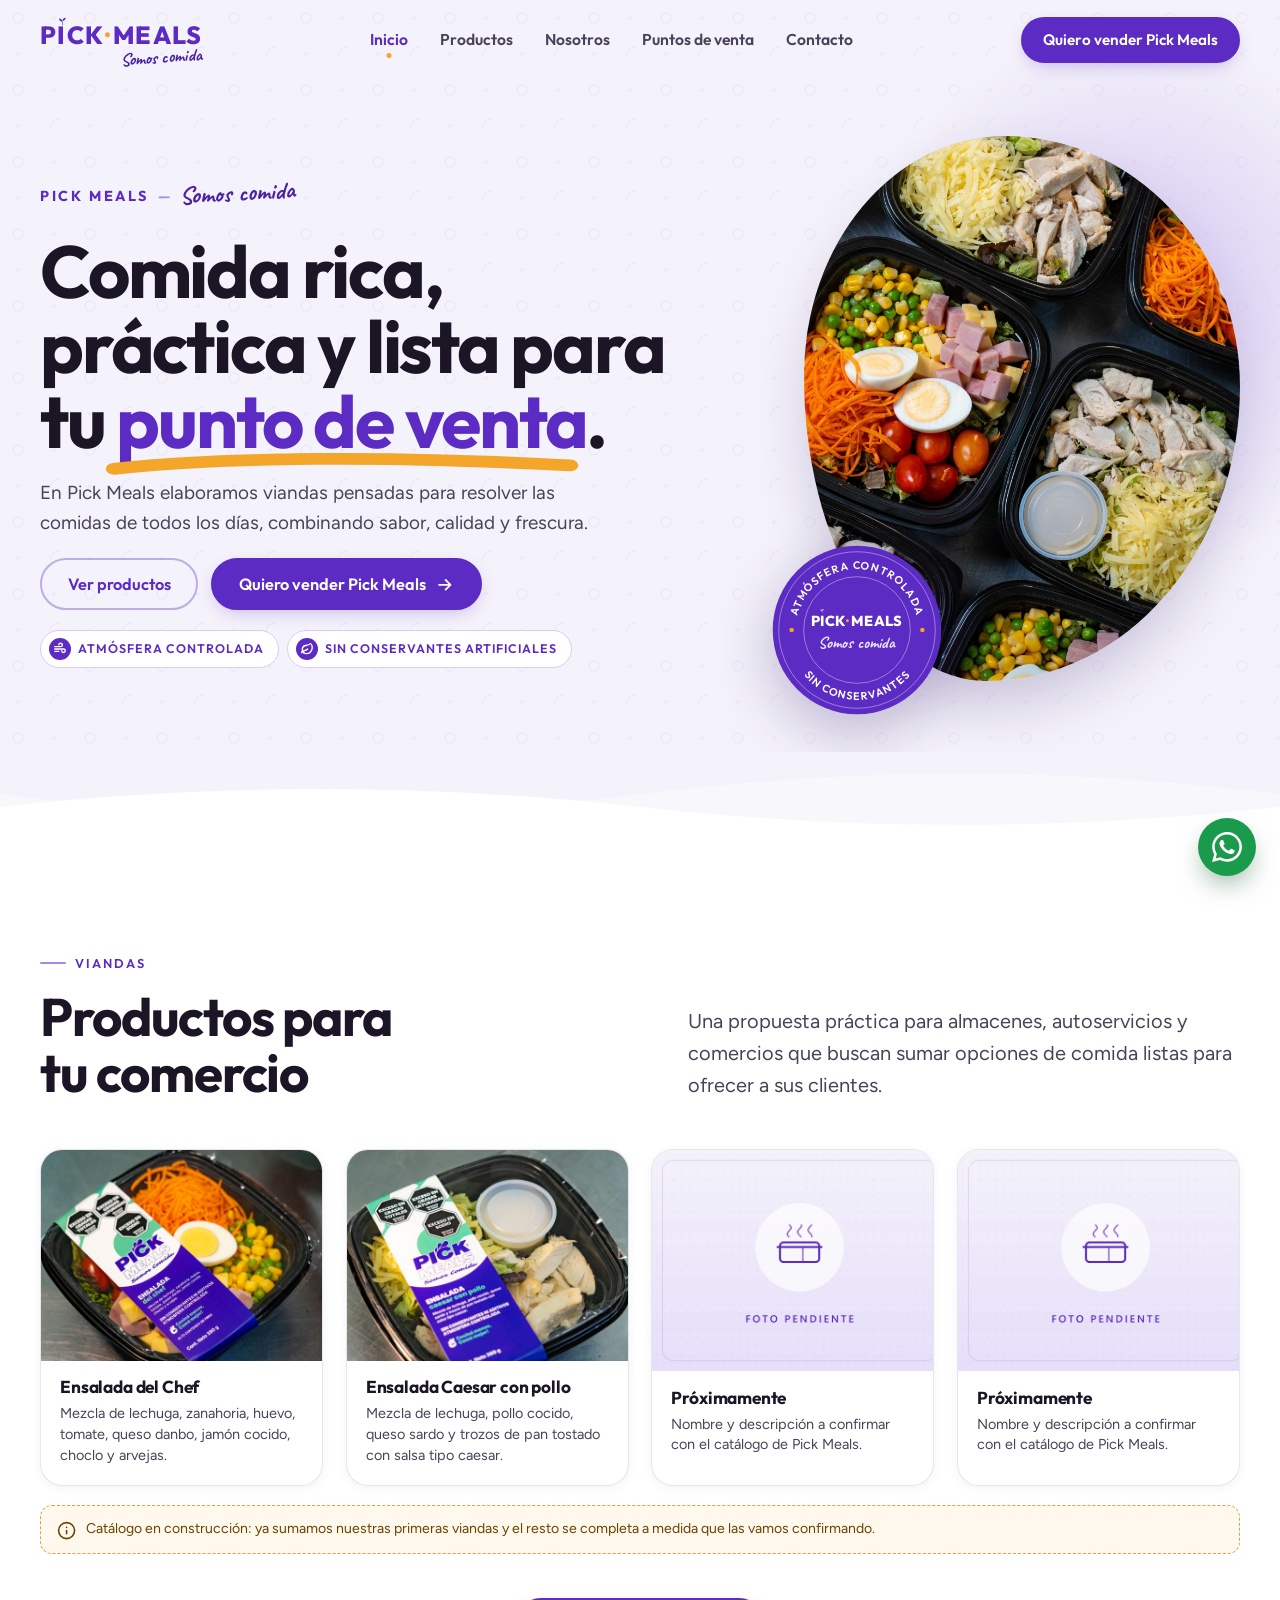
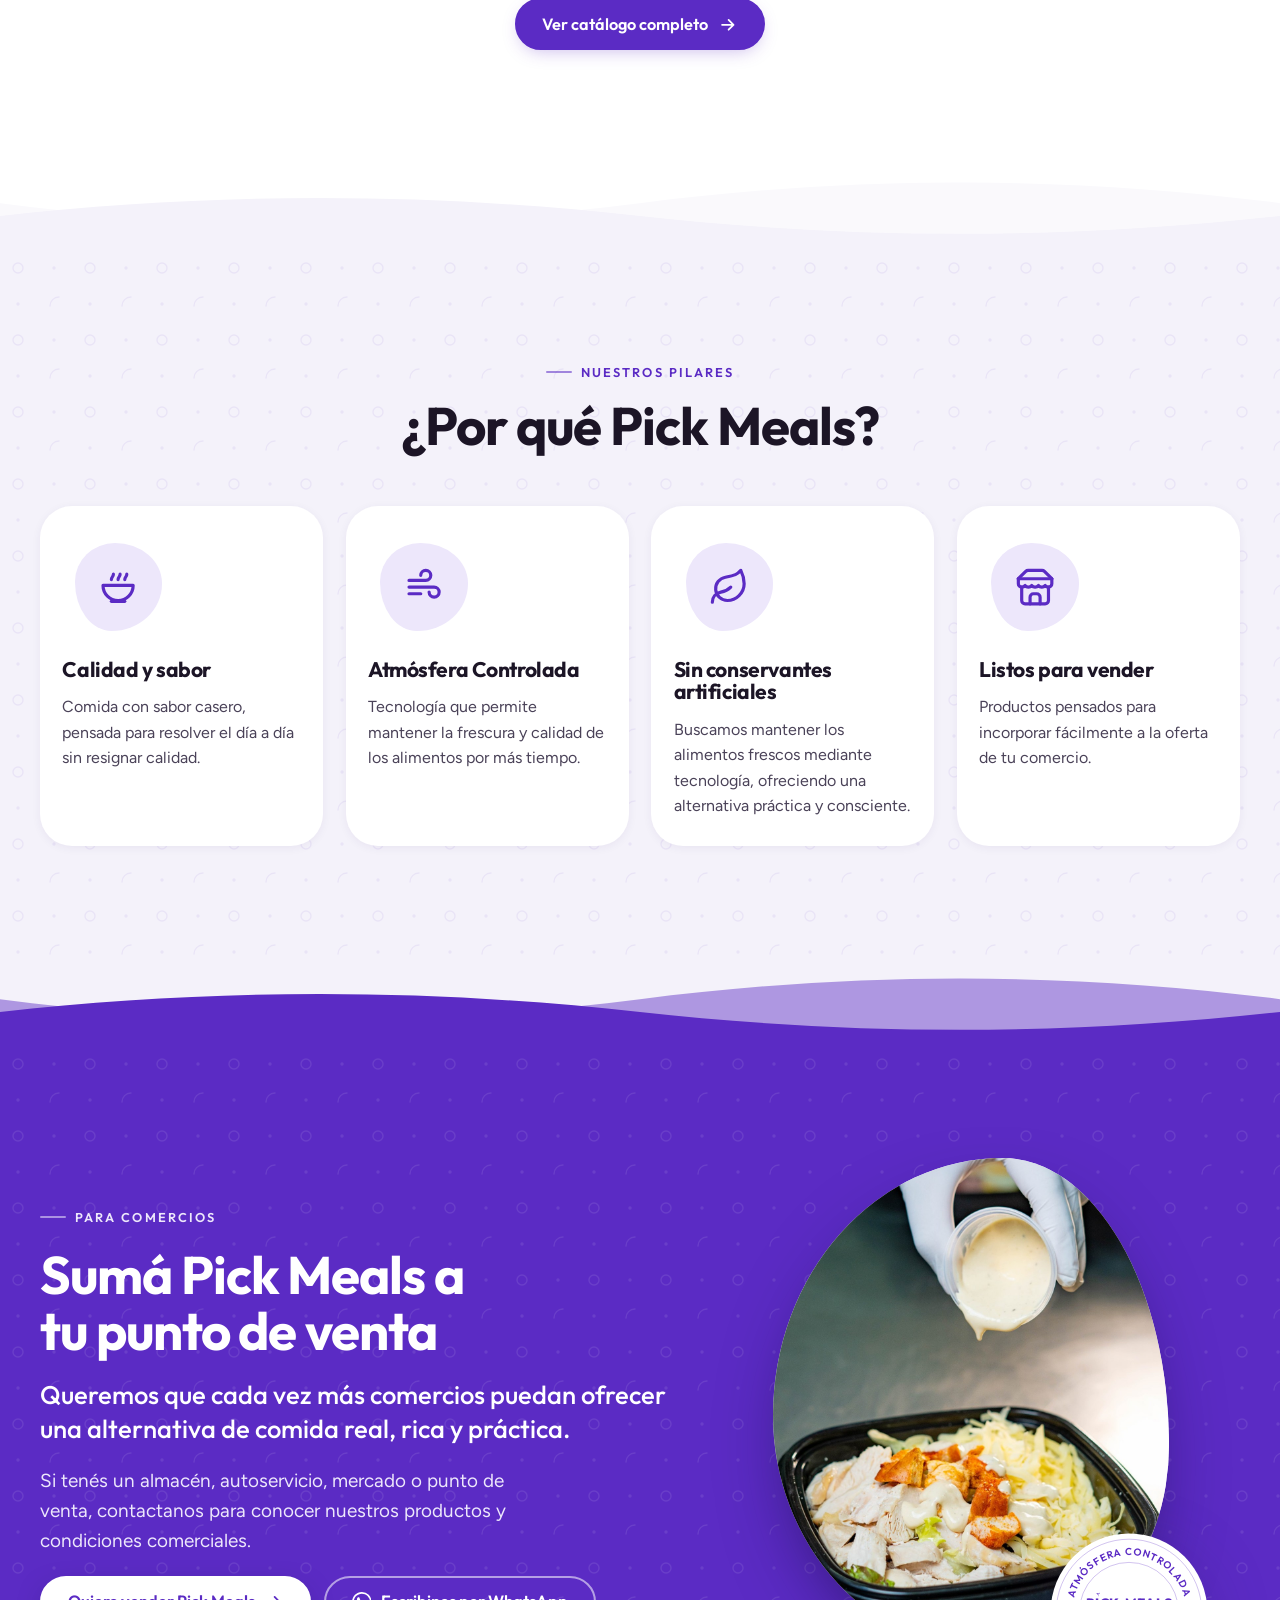
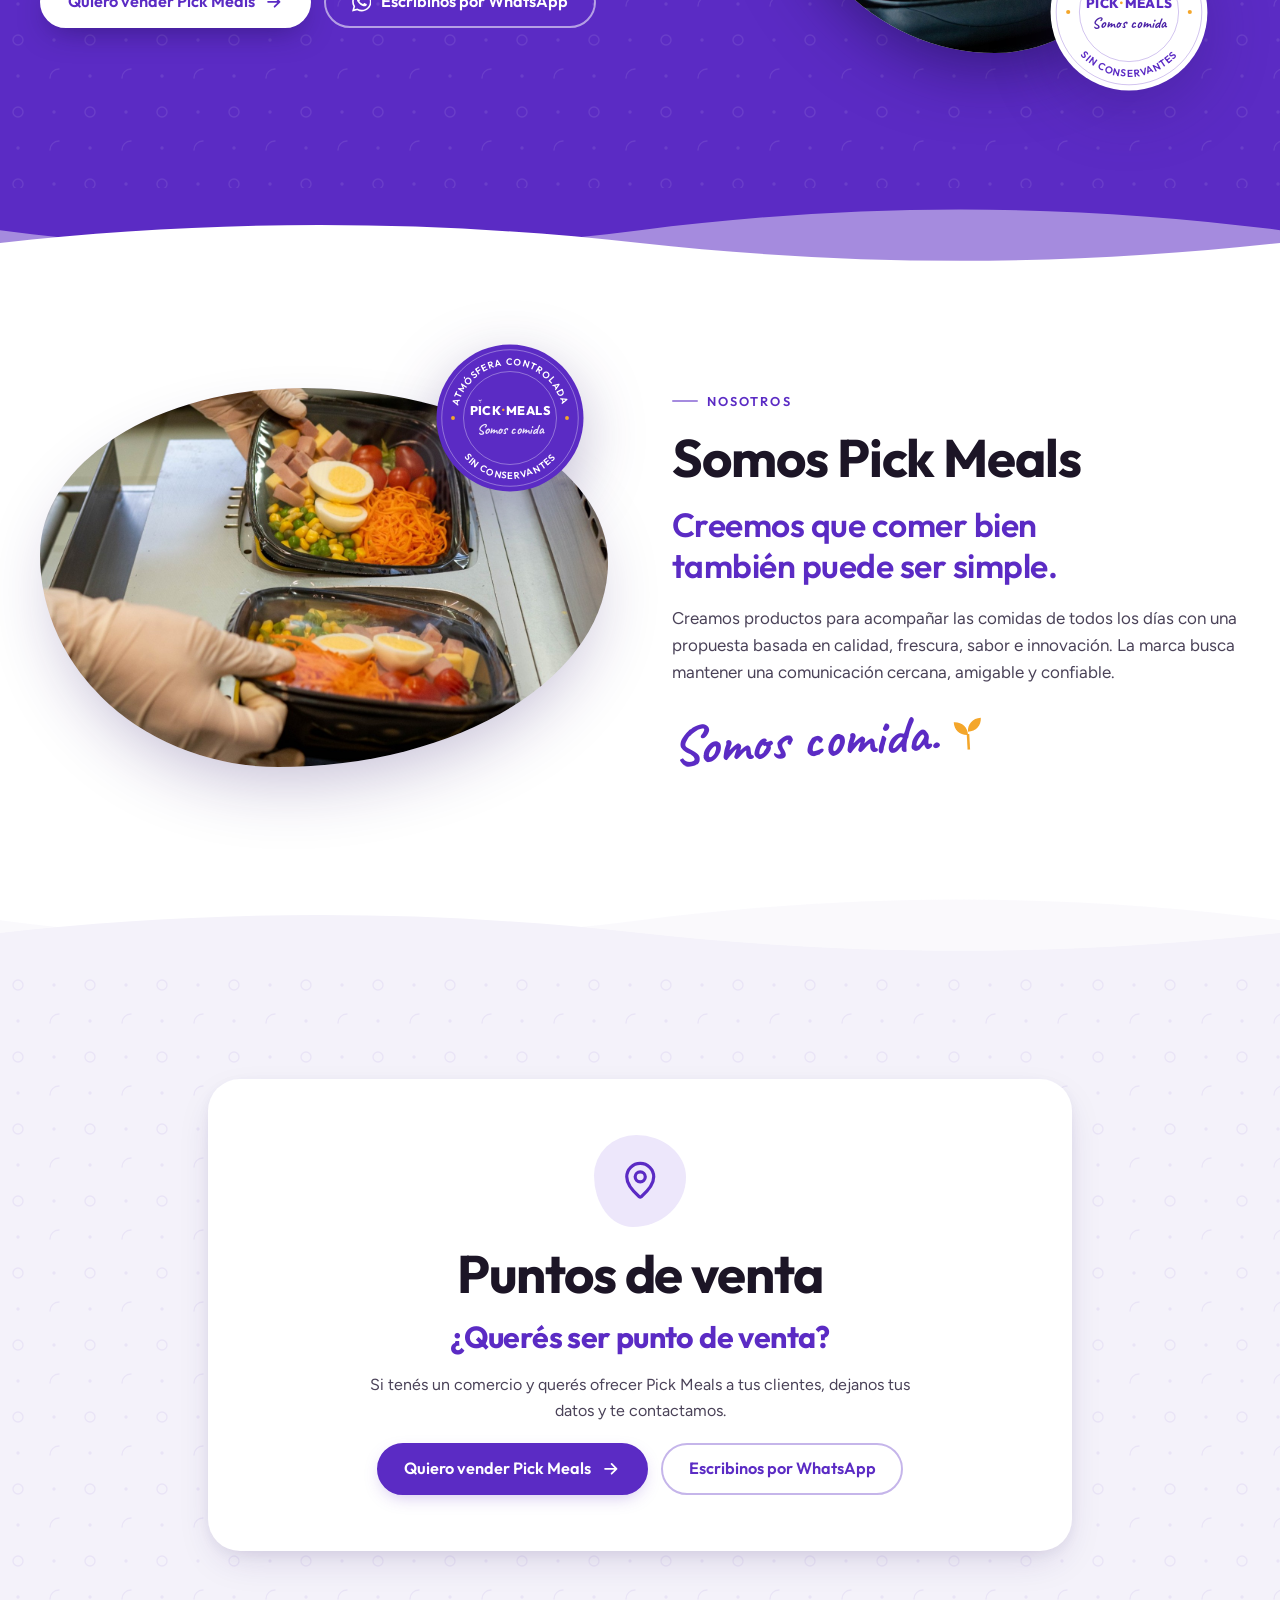
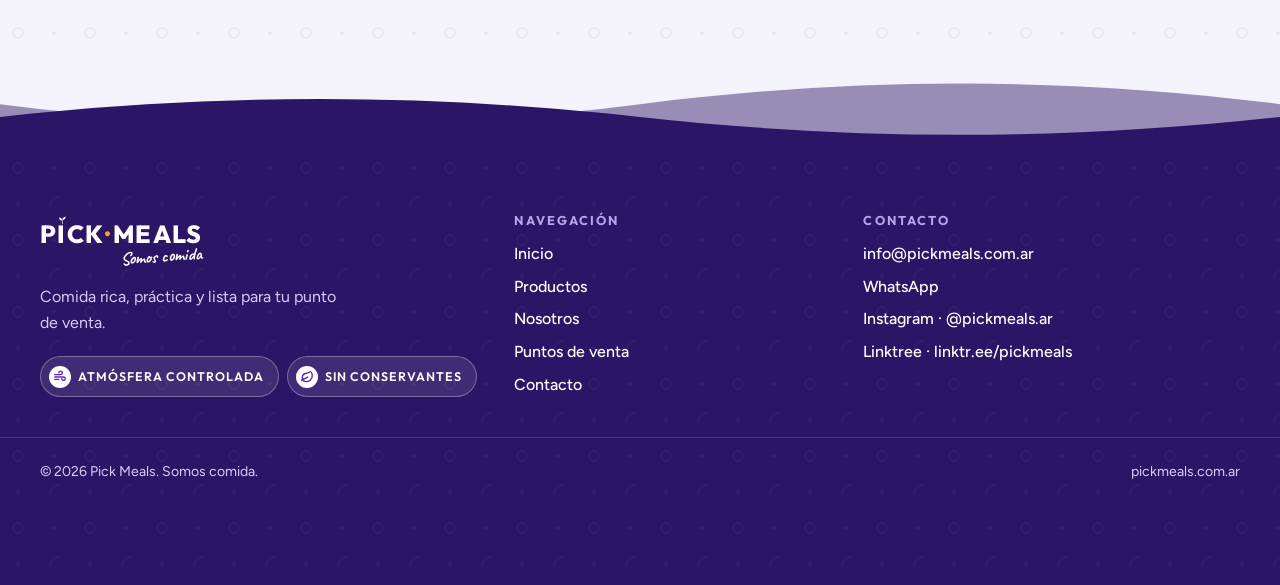
==== index.html @ 7a1cb977 "Intercambia fotos de Nosotros y Para comercios - Nosotros ahora usa la foto de envasado (mas equipo/" ====
<!doctype html>
<html lang="es-AR" class="no-js">
<head>
  <meta charset="utf-8">
  <meta name="viewport" content="width=device-width, initial-scale=1">
  <script>document.documentElement.className = document.documentElement.className.replace("no-js", "js");</script>

  <title>Pick Meals — Viandas listas para tu punto de venta · Somos comida</title>
  <meta name="description" content="Viandas ricas y prácticas, con Atmósfera Controlada y sin conservantes artificiales, listas para almacenes, autoservicios, mercados y puntos de venta.">
  <link rel="canonical" href="https://pickmeals.com.ar/">
  <meta name="theme-color" content="#5B2BC4">
  <meta name="robots" content="index, follow">

  <!-- Open Graph / redes -->
  <meta property="og:type" content="website">
  <meta property="og:locale" content="es_AR">
  <meta property="og:site_name" content="Pick Meals">
  <meta property="og:title" content="Pick Meals — Comida rica, práctica y lista para tu punto de venta">
  <meta property="og:description" content="Viandas con tecnología de Atmósfera Controlada y sin conservantes artificiales para almacenes, autoservicios, mercados y puntos de venta.">
  <meta property="og:url" content="https://pickmeals.com.ar/">
  <!-- PENDIENTE: regenerar og-pickmeals.webp con el logo oficial (tools/generar_placeholders.py) -->
  <meta property="og:image" content="https://pickmeals.com.ar/assets/img/og-pickmeals.webp">
  <meta property="og:image:type" content="image/webp">
  <meta property="og:image:width" content="1200">
  <meta property="og:image:height" content="630">
  <meta property="og:image:alt" content="Pick Meals — Comida rica, práctica y lista para tu punto de venta. Somos comida.">
  <meta name="twitter:card" content="summary_large_image">
  <meta name="twitter:title" content="Pick Meals — Comida rica, práctica y lista para tu punto de venta">
  <meta name="twitter:description" content="Viandas con Atmósfera Controlada y sin conservantes artificiales para tu comercio.">
  <meta name="twitter:image" content="https://pickmeals.com.ar/assets/img/og-pickmeals.webp">

  <!-- PENDIENTE: favicon provisorio (brote). Reemplazar con el isotipo oficial cuando llegue el logo. -->
  <link rel="icon" href="assets/img/favicon.svg" type="image/svg+xml">

  <link rel="preconnect" href="https://fonts.googleapis.com">
  <link rel="preconnect" href="https://fonts.gstatic.com" crossorigin>
  <link rel="stylesheet" href="https://fonts.googleapis.com/css2?family=Caveat:wght@600;700&family=Figtree:wght@400;500;600;700&family=Outfit:wght@500;600;700;800&display=swap">

  <link rel="preload" as="image" href="assets/img/hero-vianda.jpg" fetchpriority="high">
  <link rel="stylesheet" href="styles.css?v=20261013">

  <!-- PENDIENTE: agregar "logo" (URL del logo oficial en alta) y, si corresponde, "address"/"telephone"
       cuando estén confirmados. Se usa Organization porque Pick Meals es una elaboradora B2B sin local
       de atención al público; FoodEstablishment requiere dirección y horarios que todavía no tenemos. -->
  <script type="application/ld+json">
  {
    "@context": "https://schema.org",
    "@graph": [
      {
        "@type": "Organization",
        "@id": "https://pickmeals.com.ar/#organization",
        "name": "Pick Meals",
        "alternateName": "PICK MEALS",
        "url": "https://pickmeals.com.ar/",
        "slogan": "Somos comida",
        "description": "Elaboramos viandas pensadas para resolver las comidas de todos los días, combinando sabor, calidad y frescura, con tecnología de Atmósfera Controlada y sin conservantes artificiales. Productos para almacenes, autoservicios, mercados y puntos de venta.",
        "email": "info@pickmeals.com.ar",
        "sameAs": [
          "https://www.instagram.com/pickmeals.ar/",
          "https://linktr.ee/pickmeals"
        ],
        "contactPoint": {
          "@type": "ContactPoint",
          "contactType": "sales",
          "email": "info@pickmeals.com.ar",
          "availableLanguage": "es"
        }
      },
      {
        "@type": "WebSite",
        "@id": "https://pickmeals.com.ar/#website",
        "url": "https://pickmeals.com.ar/",
        "name": "Pick Meals",
        "inLanguage": "es-AR",
        "publisher": { "@id": "https://pickmeals.com.ar/#organization" }
      },
      {
        "@type": "WebPage",
        "@id": "https://pickmeals.com.ar/#webpage",
        "url": "https://pickmeals.com.ar/",
        "name": "Pick Meals — Viandas listas para tu punto de venta",
        "isPartOf": { "@id": "https://pickmeals.com.ar/#website" },
        "about": { "@id": "https://pickmeals.com.ar/#organization" },
        "inLanguage": "es-AR"
      }
    ]
  }
  </script>
</head>
<body>
  <a class="skip-link" href="#contenido">Saltar al contenido</a>

  <!-- ===================== HEADER ===================== -->
  <header class="site-header">
    <div class="container nav">
      <a class="brand" href="index.html" aria-label="Pick Meals — inicio">
        <!-- PENDIENTE: logo provisorio armado con tipografía. Reemplazar por el logo oficial en alta
             (assets/img/logo-pickmeals.svg o .webp) y extraer de ahí el hex exacto del violeta. -->
        <span class="wordmark" aria-hidden="true">P<span class="wm-i">I<svg class="wm-sprout" viewBox="0 0 24 24" fill="currentColor"><path d="M11.2 24v-10h1.6v10z"/><path d="M12 14.6C12 9.6 8.6 6.2 3.4 6.2c0 5.1 3.5 8.4 8.6 8.4z"/><path d="M12 12.6c0-4.8 3.3-8.3 8.6-8.4 0 4.9-3.4 8.4-8.6 8.4z"/></svg></span>CK<span class="wm-dot">·</span>MEALS</span>
        <span class="brand-script" aria-hidden="true">Somos comida</span>
      </a>

      <nav aria-label="Principal">
        <ul class="nav-links" role="list">
          <li><a href="index.html" aria-current="page">Inicio</a></li>
          <li><a href="productos.html">Productos</a></li>
          <li><a href="#nosotros">Nosotros</a></li>
          <li><a href="#puntos-de-venta">Puntos de venta</a></li>
          <li><a href="contacto.html">Contacto</a></li>
        </ul>
      </nav>

      <a class="btn nav-cta" href="contacto.html">Quiero vender Pick Meals</a>

      <button class="nav-toggle" type="button" aria-expanded="false" aria-controls="menu-movil" aria-label="Abrir menú">
        <span class="nav-toggle-bars" aria-hidden="true"><span></span><span></span><span></span></span>
      </button>
    </div>
  </header>

  <div class="mobile-menu" id="menu-movil">
    <nav aria-label="Menú móvil">
      <ul role="list">
        <li><a class="mm-link" href="index.html" aria-current="page">Inicio <svg viewBox="0 0 24 24" fill="none" stroke="currentColor" stroke-width="2" stroke-linecap="round" stroke-linejoin="round" aria-hidden="true"><path d="M5 12h14M13 6l6 6-6 6"/></svg></a></li>
        <li><a class="mm-link" href="productos.html">Productos <svg viewBox="0 0 24 24" fill="none" stroke="currentColor" stroke-width="2" stroke-linecap="round" stroke-linejoin="round" aria-hidden="true"><path d="M5 12h14M13 6l6 6-6 6"/></svg></a></li>
        <li><a class="mm-link" href="#nosotros">Nosotros <svg viewBox="0 0 24 24" fill="none" stroke="currentColor" stroke-width="2" stroke-linecap="round" stroke-linejoin="round" aria-hidden="true"><path d="M5 12h14M13 6l6 6-6 6"/></svg></a></li>
        <li><a class="mm-link" href="#puntos-de-venta">Puntos de venta <svg viewBox="0 0 24 24" fill="none" stroke="currentColor" stroke-width="2" stroke-linecap="round" stroke-linejoin="round" aria-hidden="true"><path d="M5 12h14M13 6l6 6-6 6"/></svg></a></li>
        <li><a class="mm-link" href="contacto.html">Contacto <svg viewBox="0 0 24 24" fill="none" stroke="currentColor" stroke-width="2" stroke-linecap="round" stroke-linejoin="round" aria-hidden="true"><path d="M5 12h14M13 6l6 6-6 6"/></svg></a></li>
      </ul>
    </nav>
    <div class="mobile-menu-foot">
      <a class="btn" href="contacto.html">Quiero vender Pick Meals</a>
      <a class="btn btn--wa" href="contacto.html" data-wa><svg viewBox="0 0 24 24" fill="currentColor" aria-hidden="true"><path d="M17.47 14.38c-.3-.15-1.76-.87-2.03-.97-.27-.1-.47-.15-.67.15-.2.3-.77.97-.94 1.16-.17.2-.35.22-.64.07-.3-.15-1.26-.46-2.39-1.47-.88-.79-1.48-1.76-1.65-2.06-.17-.3-.02-.46.13-.6.13-.14.3-.35.45-.52.15-.17.2-.3.3-.5.1-.2.05-.37-.03-.52-.07-.15-.67-1.61-.92-2.21-.24-.58-.49-.5-.67-.51h-.57c-.2 0-.52.07-.79.37-.27.3-1.04 1.02-1.04 2.48s1.07 2.88 1.21 3.07c.15.2 2.1 3.2 5.08 4.49.71.31 1.26.49 1.7.63.71.22 1.36.19 1.87.12.57-.09 1.76-.72 2-1.41.25-.7.25-1.29.18-1.41-.08-.13-.27-.2-.57-.35zM12.05 21.78h-.01a9.87 9.87 0 0 1-5.03-1.38l-.36-.21-3.74.98 1-3.65-.24-.37a9.86 9.86 0 0 1-1.51-5.26C2.16 6.44 6.6 2 12.05 2c2.64 0 5.12 1.03 6.99 2.9a9.82 9.82 0 0 1 2.89 6.99c0 5.45-4.44 9.89-9.88 9.89zm8.41-18.3A11.82 11.82 0 0 0 12.05 0C5.5 0 .16 5.34.16 11.89c0 2.1.55 4.14 1.59 5.95L.06 24l6.3-1.65a11.88 11.88 0 0 0 5.68 1.45h.01c6.55 0 11.89-5.34 11.89-11.89 0-3.18-1.24-6.17-3.48-8.41z"/></svg>Escribinos por WhatsApp</a>
    </div>
  </div>

  <main id="contenido">

    <!-- ===================== 1. HERO ===================== -->
    <section class="hero" id="inicio" aria-labelledby="hero-title">
      <div class="hero-halo" aria-hidden="true"></div>
      <div class="container hero-grid">
        <div class="hero-copy">
          <p class="hero-kicker hero-in"><span>PICK MEALS</span> <span class="dash">—</span> <span class="script">Somos comida</span></p>
          <h1 class="hero-title hero-in" id="hero-title" style="--d:1">Comida rica, práctica y lista para tu <span class="hl">punto de venta<svg class="hl-line" viewBox="0 0 200 14" preserveAspectRatio="none" aria-hidden="true"><path d="M3 10C48 3 120 2 197 8"/></svg></span>.</h1>
          <p class="hero-lead hero-in" style="--d:2">En Pick Meals elaboramos viandas pensadas para resolver las comidas de todos los días, combinando sabor, calidad y frescura.</p>
          <div class="btn-row hero-actions hero-in" style="--d:3">
            <a class="btn btn--ghost" href="#productos">Ver productos</a>
            <a class="btn" href="contacto.html">Quiero vender Pick Meals <svg viewBox="0 0 24 24" fill="none" stroke="currentColor" stroke-width="2.2" stroke-linecap="round" stroke-linejoin="round" aria-hidden="true"><path d="M5 12h14M13 6l6 6-6 6"/></svg></a>
          </div>
          <ul class="seal-pills hero-in" role="list" aria-label="Diferenciales de Pick Meals" style="--d:4">
            <li class="seal-pill"><svg viewBox="0 0 24 24" fill="none" stroke="currentColor" stroke-width="2.4" stroke-linecap="round" aria-hidden="true"><path d="M3 8h10a3 3 0 1 0-3-3"/><path d="M3 12h15a3 3 0 1 1-3 3"/><path d="M3 16h7"/></svg>Atmósfera Controlada</li>
            <li class="seal-pill"><svg viewBox="0 0 24 24" fill="none" stroke="currentColor" stroke-width="2.4" stroke-linecap="round" stroke-linejoin="round" aria-hidden="true"><path d="M11 20A7 7 0 0 1 9.8 6.1C15.5 5 17 4.48 19 2c1 2 2 4.18 2 8 0 5.5-4.78 10-10 10Z"/><path d="M2 21c0-3 1.85-5.36 5.08-6C9.5 14.52 12 13 13 12"/></svg>Sin conservantes artificiales</li>
          </ul>
        </div>

        <div class="hero-media">
          <div class="blob-back" aria-hidden="true"></div>
          <div class="blob">
            <img src="assets/img/hero-vianda.jpg" alt="Viandas Pick Meals recién armadas, listas para ofrecer en el comercio" width="1600" height="2000" fetchpriority="high" loading="eager" decoding="async">
          </div>
          <div class="seal" aria-hidden="true">
            <svg class="seal-svg" viewBox="0 0 200 200">
              <defs>
                <path id="seal-top-hero" d="M29 100a71 71 0 0 1 142 0"/>
                <path id="seal-bot-hero" d="M19 100a81 81 0 0 0 162 0"/>
              </defs>
              <circle class="seal-disc" cx="100" cy="100" r="98"/>
              <circle class="seal-rule" cx="100" cy="100" r="91"/>
              <circle class="seal-rule" cx="100" cy="100" r="62"/>
              <g class="seal-ring">
                <text class="seal-text"><textPath href="#seal-top-hero" startOffset="50%" text-anchor="middle">ATMÓSFERA CONTROLADA</textPath></text>
                <text class="seal-text"><textPath href="#seal-bot-hero" startOffset="50%" text-anchor="middle">SIN CONSERVANTES</textPath></text>
                <circle class="seal-dot" cx="24" cy="100" r="2.6"/>
                <circle class="seal-dot" cx="176" cy="100" r="2.6"/>
              </g>
            </svg>
            <div class="seal-core">
              <span class="wordmark">P<span class="wm-i">I<svg class="wm-sprout" viewBox="0 0 24 24" fill="currentColor"><path d="M11.2 24v-10h1.6v10z"/><path d="M12 14.6C12 9.6 8.6 6.2 3.4 6.2c0 5.1 3.5 8.4 8.6 8.4z"/><path d="M12 12.6c0-4.8 3.3-8.3 8.6-8.4 0 4.9-3.4 8.4-8.6 8.4z"/></svg></span>CK<span class="wm-dot">·</span>MEALS</span>
              <span class="script">Somos comida</span>
            </div>
          </div>
        </div>
      </div>
    </section>

    <div class="wave wave--mist-white" aria-hidden="true">
      <svg class="wave-back" viewBox="0 0 2880 100" preserveAspectRatio="none"><path d="M0 46C240 76 480 76 720 46C960 16 1200 16 1440 46C1680 76 1920 76 2160 46C2400 16 2640 16 2880 46V100H0Z"/></svg>
      <svg class="wave-front" viewBox="0 0 2880 100" preserveAspectRatio="none"><path d="M0 60C240 34 480 34 720 60C960 86 1200 86 1440 60C1680 34 1920 34 2160 60C2400 86 2640 86 2880 60V100H0Z"/></svg>
    </div>

    <!-- ===================== 2. PRODUCTOS PARA TU COMERCIO ===================== -->
    <section class="section" id="productos" aria-labelledby="productos-title">
      <div class="container">
        <div class="products-intro">
          <div class="section-head" style="margin:0" data-reveal>
            <p class="eyebrow">Viandas</p>
            <h2 class="h2" id="productos-title">Productos para tu comercio</h2>
          </div>
          <div class="section-head" style="margin:0; --d:1" data-reveal>
            <p class="lead">Una propuesta práctica para almacenes, autoservicios y comercios que buscan sumar opciones de comida listas para ofrecer a sus clientes.</p>
          </div>
        </div>

        <!-- PENDIENTE: catálogo real. Vianda 1 y 2 ya son productos confirmados. 3 y 4 siguen pendientes
             de nombre y descripción: reemplazar cuando el cliente pase el resto del listado de viandas. -->
        <ul class="products-grid" role="list">
          <li class="product-card" data-reveal>
            <figure class="product-media"><img src="assets/img/vianda-01.jpg" alt="Ensalada del Chef Pick Meals" width="1200" height="900" loading="lazy" decoding="async"></figure>
            <div class="product-body">
              <h3>Ensalada del Chef</h3>
              <p>Mezcla de lechuga, zanahoria, huevo, tomate, queso danbo, jamón cocido, choclo y arvejas.</p>
            </div>
          </li>
          <li class="product-card" data-reveal style="--d:1">
            <figure class="product-media"><img src="assets/img/vianda-02.jpg" alt="Ensalada Caesar con pollo Pick Meals" width="1200" height="900" loading="lazy" decoding="async"></figure>
            <div class="product-body">
              <h3>Ensalada Caesar con pollo</h3>
              <p>Mezcla de lechuga, pollo cocido, queso sardo y trozos de pan tostado con salsa tipo caesar.</p>
            </div>
          </li>
          <li class="product-card" data-reveal style="--d:2">
            <figure class="product-media"><img src="assets/img/vianda-03.webp" alt="Vianda de ejemplo 3" width="1200" height="900" loading="lazy" decoding="async"></figure>
            <div class="product-body">
              <h3>Próximamente</h3>
              <p>Nombre y descripción a confirmar con el catálogo de Pick Meals.</p>
            </div>
          </li>
          <li class="product-card" data-reveal style="--d:3">
            <figure class="product-media"><img src="assets/img/vianda-04.webp" alt="Vianda de ejemplo 4" width="1200" height="900" loading="lazy" decoding="async"></figure>
            <div class="product-body">
              <h3>Próximamente</h3>
              <p>Nombre y descripción a confirmar con el catálogo de Pick Meals.</p>
            </div>
          </li>
        </ul>

        <p class="demo-note">
          <svg viewBox="0 0 24 24" fill="none" stroke="currentColor" stroke-width="2" stroke-linecap="round" aria-hidden="true"><circle cx="12" cy="12" r="10"/><path d="M12 16v-4M12 8h.01"/></svg>
          <span>Catálogo en construcción: ya sumamos nuestras primeras viandas y el resto se completa a medida que las vamos confirmando.</span>
        </p>

        <div class="products-cta">
          <a class="btn" href="productos.html">Ver catálogo completo <svg viewBox="0 0 24 24" fill="none" stroke="currentColor" stroke-width="2.2" stroke-linecap="round" stroke-linejoin="round" aria-hidden="true"><path d="M5 12h14M13 6l6 6-6 6"/></svg></a>
        </div>
      </div>
    </section>

    <div class="wave wave--white-mist" aria-hidden="true">
      <svg class="wave-back" viewBox="0 0 2880 100" preserveAspectRatio="none"><path d="M0 46C240 76 480 76 720 46C960 16 1200 16 1440 46C1680 76 1920 76 2160 46C2400 16 2640 16 2880 46V100H0Z"/></svg>
      <svg class="wave-front" viewBox="0 0 2880 100" preserveAspectRatio="none"><path d="M0 60C240 34 480 34 720 60C960 86 1200 86 1440 60C1680 34 1920 34 2160 60C2400 86 2640 86 2880 60V100H0Z"/></svg>
    </div>

    <!-- ===================== 3. ¿POR QUÉ PICK MEALS? ===================== -->
    <section class="section section--mist section--pattern" id="por-que" aria-labelledby="porque-title">
      <div class="container">
        <div class="section-head section-head--center" data-reveal>
          <p class="eyebrow">Nuestros pilares</p>
          <h2 class="h2" id="porque-title">¿Por qué Pick Meals?</h2>
        </div>

        <ul class="pillars" role="list">
          <li class="pillar" data-reveal>
            <div class="pillar-icon" aria-hidden="true">
              <span class="blob-shape"><svg viewBox="0 0 24 24" fill="none" stroke="currentColor" stroke-width="1.9" stroke-linecap="round" stroke-linejoin="round"><path d="M3 11h18a9 9 0 0 1-18 0Z"/><path d="M8 20.5h8"/><path d="M8 7.5c0-1.6 1.2-1.6 1.2-3.2M12 7.5c0-1.6 1.2-1.6 1.2-3.2M16 7.5c0-1.6 1.2-1.6 1.2-3.2"/></svg></span>
            </div>
            <h3>Calidad y sabor</h3>
            <p>Comida con sabor casero, pensada para resolver el día a día sin resignar calidad.</p>
          </li>
          <li class="pillar" data-reveal style="--d:1">
            <div class="pillar-icon" aria-hidden="true">
              <span class="blob-shape"><svg viewBox="0 0 24 24" fill="none" stroke="currentColor" stroke-width="1.9" stroke-linecap="round"><path d="M3 8h10a3 3 0 1 0-3-3"/><path d="M3 12h15a3 3 0 1 1-3 3"/><path d="M3 16h7"/></svg></span>
            </div>
            <h3>Atmósfera Controlada</h3>
            <p>Tecnología que permite mantener la frescura y calidad de los alimentos por más tiempo.</p>
          </li>
          <li class="pillar" data-reveal style="--d:2">
            <div class="pillar-icon" aria-hidden="true">
              <span class="blob-shape"><svg viewBox="0 0 24 24" fill="none" stroke="currentColor" stroke-width="1.9" stroke-linecap="round" stroke-linejoin="round"><path d="M11 20A7 7 0 0 1 9.8 6.1C15.5 5 17 4.48 19 2c1 2 2 4.18 2 8 0 5.5-4.78 10-10 10Z"/><path d="M2 21c0-3 1.85-5.36 5.08-6C9.5 14.52 12 13 13 12"/></svg></span>
            </div>
            <h3>Sin conservantes artificiales</h3>
            <p>Buscamos mantener los alimentos frescos mediante tecnología, ofreciendo una alternativa práctica y consciente.</p>
          </li>
          <li class="pillar" data-reveal style="--d:3">
            <div class="pillar-icon" aria-hidden="true">
              <span class="blob-shape"><svg viewBox="0 0 24 24" fill="none" stroke="currentColor" stroke-width="1.9" stroke-linecap="round" stroke-linejoin="round"><path d="m2 7 4.41-4.41A2 2 0 0 1 7.83 2h8.34a2 2 0 0 1 1.42.59L22 7"/><path d="M4 12v8a2 2 0 0 0 2 2h12a2 2 0 0 0 2-2v-8"/><path d="M15 22v-4a2 2 0 0 0-2-2h-2a2 2 0 0 0-2 2v4"/><path d="M2 7h20"/><path d="M22 7v3a2 2 0 0 1-2 2 2.7 2.7 0 0 1-2-1 2.7 2.7 0 0 1-2 1 2.7 2.7 0 0 1-2-1 2.7 2.7 0 0 1-2 1 2.7 2.7 0 0 1-2-1 2.7 2.7 0 0 1-2 1 2.7 2.7 0 0 1-2-1 2.7 2.7 0 0 1-2 1 2 2 0 0 1-2-2V7"/></svg></span>
            </div>
            <h3>Listos para vender</h3>
            <p>Productos pensados para incorporar fácilmente a la oferta de tu comercio.</p>
          </li>
        </ul>
      </div>
    </section>

    <div class="wave wave--mist-violet" aria-hidden="true">
      <svg class="wave-back" viewBox="0 0 2880 100" preserveAspectRatio="none"><path d="M0 46C240 76 480 76 720 46C960 16 1200 16 1440 46C1680 76 1920 76 2160 46C2400 16 2640 16 2880 46V100H0Z"/></svg>
      <svg class="wave-front" viewBox="0 0 2880 100" preserveAspectRatio="none"><path d="M0 60C240 34 480 34 720 60C960 86 1200 86 1440 60C1680 34 1920 34 2160 60C2400 86 2640 86 2880 60V100H0Z"/></svg>
    </div>

    <!-- ===================== 4. SUMÁ PICK MEALS A TU PUNTO DE VENTA ===================== -->
    <section class="section section--violet section--pattern on-violet" id="sumate" aria-labelledby="sumate-title">
      <div class="container convert-grid">
        <div class="convert-copy" data-reveal>
          <p class="eyebrow">Para comercios</p>
          <h2 class="h2" id="sumate-title">Sumá Pick Meals a tu punto de venta</h2>
          <p class="convert-lead">Queremos que cada vez más comercios puedan ofrecer una alternativa de comida real, rica y práctica.</p>
          <p>Si tenés un almacén, autoservicio, mercado o punto de venta, contactanos para conocer nuestros productos y condiciones comerciales.</p>
          <div class="btn-row">
            <a class="btn btn--light" href="contacto.html">Quiero vender Pick Meals <svg viewBox="0 0 24 24" fill="none" stroke="currentColor" stroke-width="2.2" stroke-linecap="round" stroke-linejoin="round" aria-hidden="true"><path d="M5 12h14M13 6l6 6-6 6"/></svg></a>
            <a class="btn btn--ghost-light" href="contacto.html" data-wa="Hola PICK MEALS, tengo un comercio y quiero conocer sus productos y condiciones comerciales."><svg viewBox="0 0 24 24" fill="currentColor" aria-hidden="true"><path d="M17.47 14.38c-.3-.15-1.76-.87-2.03-.97-.27-.1-.47-.15-.67.15-.2.3-.77.97-.94 1.16-.17.2-.35.22-.64.07-.3-.15-1.26-.46-2.39-1.47-.88-.79-1.48-1.76-1.65-2.06-.17-.3-.02-.46.13-.6.13-.14.3-.35.45-.52.15-.17.2-.3.3-.5.1-.2.05-.37-.03-.52-.07-.15-.67-1.61-.92-2.21-.24-.58-.49-.5-.67-.51h-.57c-.2 0-.52.07-.79.37-.27.3-1.04 1.02-1.04 2.48s1.07 2.88 1.21 3.07c.15.2 2.1 3.2 5.08 4.49.71.31 1.26.49 1.7.63.71.22 1.36.19 1.87.12.57-.09 1.76-.72 2-1.41.25-.7.25-1.29.18-1.41-.08-.13-.27-.2-.57-.35zM12.05 21.78h-.01a9.87 9.87 0 0 1-5.03-1.38l-.36-.21-3.74.98 1-3.65-.24-.37a9.86 9.86 0 0 1-1.51-5.26C2.16 6.44 6.6 2 12.05 2c2.64 0 5.12 1.03 6.99 2.9a9.82 9.82 0 0 1 2.89 6.99c0 5.45-4.44 9.89-9.88 9.89zm8.41-18.3A11.82 11.82 0 0 0 12.05 0C5.5 0 .16 5.34.16 11.89c0 2.1.55 4.14 1.59 5.95L.06 24l6.3-1.65a11.88 11.88 0 0 0 5.68 1.45h.01c6.55 0 11.89-5.34 11.89-11.89 0-3.18-1.24-6.17-3.48-8.41z"/></svg>Escribinos por WhatsApp</a>
          </div>
        </div>

        <div class="convert-media" data-reveal style="--d:1">
          <div class="blob blob--b">
            <img src="assets/img/punto-de-venta.jpg" alt="Preparación de una vianda Pick Meals, lista para tu comercio" width="1200" height="1500" loading="lazy" decoding="async">
          </div>
          <div class="seal seal--light" aria-hidden="true">
            <svg class="seal-svg" viewBox="0 0 200 200">
              <defs>
                <path id="seal-top-cv" d="M29 100a71 71 0 0 1 142 0"/>
                <path id="seal-bot-cv" d="M19 100a81 81 0 0 0 162 0"/>
              </defs>
              <circle class="seal-disc" cx="100" cy="100" r="98"/>
              <circle class="seal-rule" cx="100" cy="100" r="91"/>
              <circle class="seal-rule" cx="100" cy="100" r="62"/>
              <g class="seal-ring">
                <text class="seal-text"><textPath href="#seal-top-cv" startOffset="50%" text-anchor="middle">ATMÓSFERA CONTROLADA</textPath></text>
                <text class="seal-text"><textPath href="#seal-bot-cv" startOffset="50%" text-anchor="middle">SIN CONSERVANTES</textPath></text>
                <circle class="seal-dot" cx="24" cy="100" r="2.6"/>
                <circle class="seal-dot" cx="176" cy="100" r="2.6"/>
              </g>
            </svg>
            <div class="seal-core">
              <span class="wordmark">P<span class="wm-i">I<svg class="wm-sprout" viewBox="0 0 24 24" fill="currentColor"><path d="M11.2 24v-10h1.6v10z"/><path d="M12 14.6C12 9.6 8.6 6.2 3.4 6.2c0 5.1 3.5 8.4 8.6 8.4z"/><path d="M12 12.6c0-4.8 3.3-8.3 8.6-8.4 0 4.9-3.4 8.4-8.6 8.4z"/></svg></span>CK<span class="wm-dot">·</span>MEALS</span>
              <span class="script">Somos comida</span>
            </div>
          </div>
        </div>
      </div>
    </section>

    <div class="wave wave--violet-white" aria-hidden="true">
      <svg class="wave-back" viewBox="0 0 2880 100" preserveAspectRatio="none"><path d="M0 46C240 76 480 76 720 46C960 16 1200 16 1440 46C1680 76 1920 76 2160 46C2400 16 2640 16 2880 46V100H0Z"/></svg>
      <svg class="wave-front" viewBox="0 0 2880 100" preserveAspectRatio="none"><path d="M0 60C240 34 480 34 720 60C960 86 1200 86 1440 60C1680 34 1920 34 2160 60C2400 86 2640 86 2880 60V100H0Z"/></svg>
    </div>

    <!-- ===================== 5. SOMOS PICK MEALS ===================== -->
    <section class="section" id="nosotros" aria-labelledby="nosotros-title">
      <div class="container about-grid">
        <div class="about-media" data-reveal>
          <div class="blob">
            <img src="assets/img/nosotros-cocina.jpg" alt="Equipo de Pick Meals envasando viandas en planta" width="1500" height="1000" loading="lazy" decoding="async">
          </div>
          <div class="seal" aria-hidden="true">
            <svg class="seal-svg" viewBox="0 0 200 200">
              <defs>
                <path id="seal-top-ab" d="M29 100a71 71 0 0 1 142 0"/>
                <path id="seal-bot-ab" d="M19 100a81 81 0 0 0 162 0"/>
              </defs>
              <circle class="seal-disc" cx="100" cy="100" r="98"/>
              <circle class="seal-rule" cx="100" cy="100" r="91"/>
              <circle class="seal-rule" cx="100" cy="100" r="62"/>
              <g class="seal-ring">
                <text class="seal-text"><textPath href="#seal-top-ab" startOffset="50%" text-anchor="middle">ATMÓSFERA CONTROLADA</textPath></text>
                <text class="seal-text"><textPath href="#seal-bot-ab" startOffset="50%" text-anchor="middle">SIN CONSERVANTES</textPath></text>
                <circle class="seal-dot" cx="24" cy="100" r="2.6"/>
                <circle class="seal-dot" cx="176" cy="100" r="2.6"/>
              </g>
            </svg>
            <div class="seal-core">
              <span class="wordmark">P<span class="wm-i">I<svg class="wm-sprout" viewBox="0 0 24 24" fill="currentColor"><path d="M11.2 24v-10h1.6v10z"/><path d="M12 14.6C12 9.6 8.6 6.2 3.4 6.2c0 5.1 3.5 8.4 8.6 8.4z"/><path d="M12 12.6c0-4.8 3.3-8.3 8.6-8.4 0 4.9-3.4 8.4-8.6 8.4z"/></svg></span>CK<span class="wm-dot">·</span>MEALS</span>
              <span class="script">Somos comida</span>
            </div>
          </div>
        </div>

        <div class="about-copy" data-reveal style="--d:1">
          <p class="eyebrow">Nosotros</p>
          <h2 class="h2" id="nosotros-title">Somos Pick Meals</h2>
          <p class="about-lead">Creemos que comer bien también puede ser simple.</p>
          <p>Creamos productos para acompañar las comidas de todos los días con una propuesta basada en calidad, frescura, sabor e innovación. La marca busca mantener una comunicación cercana, amigable y confiable.</p>
          <p class="about-sign">Somos comida. <svg viewBox="0 0 24 24" fill="currentColor" aria-hidden="true"><path d="M11.2 24v-10h1.6v10z"/><path d="M12 14.6C12 9.6 8.6 6.2 3.4 6.2c0 5.1 3.5 8.4 8.6 8.4z"/><path d="M12 12.6c0-4.8 3.3-8.3 8.6-8.4 0 4.9-3.4 8.4-8.6 8.4z"/></svg></p>
        </div>
      </div>
    </section>

    <div class="wave wave--white-mist" aria-hidden="true">
      <svg class="wave-back" viewBox="0 0 2880 100" preserveAspectRatio="none"><path d="M0 46C240 76 480 76 720 46C960 16 1200 16 1440 46C1680 76 1920 76 2160 46C2400 16 2640 16 2880 46V100H0Z"/></svg>
      <svg class="wave-front" viewBox="0 0 2880 100" preserveAspectRatio="none"><path d="M0 60C240 34 480 34 720 60C960 86 1200 86 1440 60C1680 34 1920 34 2160 60C2400 86 2640 86 2880 60V100H0Z"/></svg>
    </div>

    <!-- ===================== 6. PUNTOS DE VENTA ===================== -->
    <section class="section section--mist section--pattern" id="puntos-de-venta" aria-labelledby="pdv-title">
      <div class="container">
        <!-- PENDIENTE: no hay comercios confirmados para listar. Estado inicial honesto: invitación a sumarse. -->
        <div class="pdv-card" data-reveal>
          <div class="pdv-icon" aria-hidden="true">
            <svg viewBox="0 0 24 24" fill="none" stroke="currentColor" stroke-width="1.9" stroke-linecap="round" stroke-linejoin="round"><path d="M20 10c0 4.99-5.54 10.19-7.4 11.8a1 1 0 0 1-1.2 0C9.54 20.19 4 14.99 4 10a8 8 0 0 1 16 0"/><circle cx="12" cy="10" r="3"/></svg>
          </div>
          <h2 class="h2" id="pdv-title">Puntos de venta</h2>
          <h3 class="pdv-question">¿Querés ser punto de venta?</h3>
          <p>Si tenés un comercio y querés ofrecer Pick Meals a tus clientes, dejanos tus datos y te contactamos.</p>
          <div class="btn-row">
            <a class="btn" href="contacto.html">Quiero vender Pick Meals <svg viewBox="0 0 24 24" fill="none" stroke="currentColor" stroke-width="2.2" stroke-linecap="round" stroke-linejoin="round" aria-hidden="true"><path d="M5 12h14M13 6l6 6-6 6"/></svg></a>
            <a class="btn btn--ghost" href="contacto.html" data-wa="Hola PICK MEALS, tengo un comercio y quiero ser punto de venta.">Escribinos por WhatsApp</a>
          </div>
        </div>

        <!-- PENDIENTE: listado de puntos de venta. Cuando haya comercios confirmados, quitar "hidden"
             y agregar un <li> por comercio con esta estructura:
             <li class="pdv-item">
               <h3>Nombre del comercio</h3>
               <p>Dirección · Localidad, Provincia</p>
               <a href="https://maps.google.com/?q=..." target="_blank" rel="noopener">Ver en el mapa</a>
             </li> -->
        <ul class="pdv-list" role="list" hidden></ul>
      </div>
    </section>

  </main>

  <div class="wave wave--mist-deep" aria-hidden="true">
    <svg class="wave-back" viewBox="0 0 2880 100" preserveAspectRatio="none"><path d="M0 46C240 76 480 76 720 46C960 16 1200 16 1440 46C1680 76 1920 76 2160 46C2400 16 2640 16 2880 46V100H0Z"/></svg>
    <svg class="wave-front" viewBox="0 0 2880 100" preserveAspectRatio="none"><path d="M0 60C240 34 480 34 720 60C960 86 1200 86 1440 60C1680 34 1920 34 2160 60C2400 86 2640 86 2880 60V100H0Z"/></svg>
  </div>

  <!-- ===================== 7. FOOTER ===================== -->
  <footer class="site-footer">
    <div class="container footer-grid">
      <div class="footer-brand">
        <a class="brand" href="index.html" aria-label="Pick Meals — inicio">
          <span class="wordmark" aria-hidden="true">P<span class="wm-i">I<svg class="wm-sprout" viewBox="0 0 24 24" fill="currentColor"><path d="M11.2 24v-10h1.6v10z"/><path d="M12 14.6C12 9.6 8.6 6.2 3.4 6.2c0 5.1 3.5 8.4 8.6 8.4z"/><path d="M12 12.6c0-4.8 3.3-8.3 8.6-8.4 0 4.9-3.4 8.4-8.6 8.4z"/></svg></span>CK<span class="wm-dot">·</span>MEALS</span>
          <span class="brand-script" aria-hidden="true">Somos comida</span>
        </a>
        <p>Comida rica, práctica y lista para tu punto de venta.</p>
        <ul class="seal-pills" role="list" aria-label="Diferenciales de Pick Meals">
          <li class="seal-pill"><svg viewBox="0 0 24 24" fill="none" stroke="currentColor" stroke-width="2.4" stroke-linecap="round" aria-hidden="true"><path d="M3 8h10a3 3 0 1 0-3-3"/><path d="M3 12h15a3 3 0 1 1-3 3"/><path d="M3 16h7"/></svg>Atmósfera Controlada</li>
          <li class="seal-pill"><svg viewBox="0 0 24 24" fill="none" stroke="currentColor" stroke-width="2.4" stroke-linecap="round" stroke-linejoin="round" aria-hidden="true"><path d="M11 20A7 7 0 0 1 9.8 6.1C15.5 5 17 4.48 19 2c1 2 2 4.18 2 8 0 5.5-4.78 10-10 10Z"/><path d="M2 21c0-3 1.85-5.36 5.08-6C9.5 14.52 12 13 13 12"/></svg>Sin conservantes</li>
        </ul>
      </div>

      <nav class="footer-col" aria-label="Pie de página">
        <h2>Navegación</h2>
        <ul role="list">
          <li><a href="index.html">Inicio</a></li>
          <li><a href="productos.html">Productos</a></li>
          <li><a href="#nosotros">Nosotros</a></li>
          <li><a href="#puntos-de-venta">Puntos de venta</a></li>
          <li><a href="contacto.html">Contacto</a></li>
        </ul>
      </nav>

      <div class="footer-col">
        <h2>Contacto</h2>
        <ul role="list">
          <li><a href="mailto:info@pickmeals.com.ar">info@pickmeals.com.ar</a></li>
          <li><a href="contacto.html" data-wa>WhatsApp</a></li>
          <!-- PENDIENTE: teléfono confirmado → se configura en lib/manifest.js (contact.phone) y aparece solo -->
          <li data-phone hidden><a href="contacto.html">Tel. <span data-phone-value></span></a></li>
          <li><a href="https://www.instagram.com/pickmeals.ar/" target="_blank" rel="noopener">Instagram · @pickmeals.ar</a></li>
          <li><a href="https://linktr.ee/pickmeals" target="_blank" rel="noopener">Linktree · linktr.ee/pickmeals</a></li>
          <!-- PENDIENTE: URL real de LinkedIn → <li><a href="URL" target="_blank" rel="noopener">LinkedIn</a></li> -->
        </ul>
      </div>
    </div>
    <div class="container footer-bottom">
      <p>© <span data-year>2026</span> Pick Meals. Somos comida.</p>
      <p>pickmeals.com.ar</p>
    </div>
  </footer>

  <a class="wa-float" href="contacto.html" data-wa aria-label="Escribinos por WhatsApp">
    <span class="wa-float-label" aria-hidden="true">¿Consultas? Escribinos</span>
    <svg viewBox="0 0 24 24" fill="currentColor" aria-hidden="true"><path d="M17.47 14.38c-.3-.15-1.76-.87-2.03-.97-.27-.1-.47-.15-.67.15-.2.3-.77.97-.94 1.16-.17.2-.35.22-.64.07-.3-.15-1.26-.46-2.39-1.47-.88-.79-1.48-1.76-1.65-2.06-.17-.3-.02-.46.13-.6.13-.14.3-.35.45-.52.15-.17.2-.3.3-.5.1-.2.05-.37-.03-.52-.07-.15-.67-1.61-.92-2.21-.24-.58-.49-.5-.67-.51h-.57c-.2 0-.52.07-.79.37-.27.3-1.04 1.02-1.04 2.48s1.07 2.88 1.21 3.07c.15.2 2.1 3.2 5.08 4.49.71.31 1.26.49 1.7.63.71.22 1.36.19 1.87.12.57-.09 1.76-.72 2-1.41.25-.7.25-1.29.18-1.41-.08-.13-.27-.2-.57-.35zM12.05 21.78h-.01a9.87 9.87 0 0 1-5.03-1.38l-.36-.21-3.74.98 1-3.65-.24-.37a9.86 9.86 0 0 1-1.51-5.26C2.16 6.44 6.6 2 12.05 2c2.64 0 5.12 1.03 6.99 2.9a9.82 9.82 0 0 1 2.89 6.99c0 5.45-4.44 9.89-9.88 9.89zm8.41-18.3A11.82 11.82 0 0 0 12.05 0C5.5 0 .16 5.34.16 11.89c0 2.1.55 4.14 1.59 5.95L.06 24l6.3-1.65a11.88 11.88 0 0 0 5.68 1.45h.01c6.55 0 11.89-5.34 11.89-11.89 0-3.18-1.24-6.17-3.48-8.41z"/></svg>
  </a>

  <script defer src="lib/manifest.js?v=20261013"></script>
  <script defer src="main.js?v=20261013"></script>
</body>
</html>
---- styles.css ----
/* =============================================================
   PICK MEALS — styles.css
   Arquetipo: 08 · Liquid Wave, adaptado a la marca (violeta monocromo).
   Firma: ondas animadas entre secciones = la "atmósfera" que respira.
   ============================================================= */

/* =============================================================
   1. Tokens
   ============================================================= */
:root {
  /* Marca — PENDIENTE: confirmar el hex exacto desde el logo en alta y actualizar --violet
     (las variantes se derivan a mano: --violet-700 más oscuro, --violet-100/50 tintes). */
  --violet:      #5B2BC4;
  --violet-700:  #4A21A6;   /* hover / presionado */
  --violet-900:  #2B1566;   /* fondo del footer */
  --violet-300:  #B9A3EC;
  --violet-200:  #D9CCF7;
  --violet-100:  #EDE7FB;
  --mist:        #F4F2FA;   /* fondo suave de secciones */
  --white:       #FFFFFF;

  /* Neutros fríos */
  --ink:         #1C1526;   /* texto principal */
  --ink-2:       #4A4258;   /* texto secundario (9.5:1 sobre blanco) */
  --ink-3:       #6B6478;   /* metadatos (5.6:1 sobre blanco) */
  --line:        rgba(28, 21, 38, .10);

  /* Acento cálido para la comida — "azafrán". Complementario del violeta (tono ~40° vs ~258°):
     evoca dorado de horno / comida casera. Sólo decorativo (subrayados, puntos), nunca texto. */
  --saffron:     #F4A62A;

  /* Funcionales */
  --error:       #C2283D;
  --wa:          #1A9A4B;   /* verde WhatsApp oscurecido: ícono blanco a 3.6:1 */
  --wa-hover:    #15803D;

  /* Tipografías de marca — PENDIENTE: confirmar con el manual de marca.
     Display geométrica redondeada que acompaña al wordmark, cuerpo legible y un script
     que hace eco del "Somos Comida" del logo. Cambiar acá y en el <link> de Google Fonts. */
  --font-display: "Outfit", "Segoe UI", system-ui, sans-serif;
  --font-body:    "Figtree", "Segoe UI", system-ui, sans-serif;
  --font-script:  "Caveat", "Segoe Script", cursive;

  /* Patrón de marca — PENDIENTE: reemplazar por el patrón oficial (mano "pick" sobre C).
     Cuando llegue: guardarlo como assets/img/patron-pickmeals.svg y apuntar estas dos variables ahí. */
  --pattern-violet: url("data:image/svg+xml,%3Csvg xmlns='http://www.w3.org/2000/svg' width='72' height='72' viewBox='0 0 72 72'%3E%3Cg fill='none' stroke='%235B2BC4' stroke-width='1.4' stroke-linecap='round'%3E%3Ccircle cx='18' cy='18' r='5'/%3E%3Cpath d='M50 56c0-5 4-9 9-9'/%3E%3C/g%3E%3Cg fill='%235B2BC4'%3E%3Ccircle cx='54' cy='18' r='1.7'/%3E%3Ccircle cx='18' cy='54' r='1.7'/%3E%3C/g%3E%3C/svg%3E");
  --pattern-white:  url("data:image/svg+xml,%3Csvg xmlns='http://www.w3.org/2000/svg' width='72' height='72' viewBox='0 0 72 72'%3E%3Cg fill='none' stroke='%23FFFFFF' stroke-width='1.4' stroke-linecap='round'%3E%3Ccircle cx='18' cy='18' r='5'/%3E%3Cpath d='M50 56c0-5 4-9 9-9'/%3E%3C/g%3E%3Cg fill='%23FFFFFF'%3E%3Ccircle cx='54' cy='18' r='1.7'/%3E%3Ccircle cx='18' cy='54' r='1.7'/%3E%3C/g%3E%3C/svg%3E");

  /* Layout */
  --container:   1200px;
  --gutter:      clamp(1rem, 4vw, 2.5rem);
  --header-h:    68px;
  --radius-sm:   12px;
  --radius:      22px;
  --radius-lg:   32px;
  --section-y:   clamp(3.5rem, 9vw, 7rem);

  /* Sombras suaves (nada de sombras duras en este arquetipo) */
  --shadow-sm:   0 2px 10px rgba(43, 21, 102, .06);
  --shadow:      0 14px 40px -12px rgba(43, 21, 102, .18), 0 4px 12px rgba(43, 21, 102, .05);
  --shadow-lg:   0 30px 70px -20px rgba(43, 21, 102, .30);

  /* Easings */
  --ease-out:    cubic-bezier(0.16, 1, 0.3, 1);
  --ease-soft:   cubic-bezier(0.25, 0.46, 0.45, 0.94);
}

@media (min-width: 960px) {
  :root { --header-h: 80px; }
}

/* =============================================================
   2. Reset & base
   ============================================================= */
*, *::before, *::after { box-sizing: border-box; margin: 0; }
html {
  -webkit-text-size-adjust: 100%;
  overflow-x: clip;
  scroll-behavior: smooth;
}
body {
  font-family: var(--font-body);
  font-size: 1rem;
  line-height: 1.6;
  color: var(--ink);
  background: var(--white);
  -webkit-font-smoothing: antialiased;
  text-rendering: optimizeLegibility;
  overflow-x: clip;
}
img, svg, video { display: block; max-width: 100%; }
img { height: auto; }
button, input, select, textarea { font: inherit; color: inherit; }
button { cursor: pointer; border: 0; background: none; }
a { color: inherit; text-decoration: none; }
p { text-wrap: pretty; }
h1, h2, h3, h4 {
  font-family: var(--font-display);
  font-weight: 700;
  line-height: 1.06;
  letter-spacing: -0.02em;
  text-wrap: balance;
}
ul[role="list"], ol[role="list"] { list-style: none; padding: 0; }
::selection { background: var(--violet); color: var(--white); }

:focus-visible {
  outline: 3px solid var(--violet);
  outline-offset: 3px;
  border-radius: 6px;
}
.on-violet :focus-visible,
.site-footer :focus-visible { outline-color: var(--white); }

section[id], [id].anchor { scroll-margin-top: calc(var(--header-h) + 12px); }

@view-transition { navigation: auto; }

/* =============================================================
   3. Utilities
   ============================================================= */
.container {
  width: 100%;
  max-width: calc(var(--container) + var(--gutter) * 2);
  margin-inline: auto;
  padding-inline: var(--gutter);
}
.skip-link {
  position: fixed; top: -100px; left: 1rem; z-index: 9999;
  padding: .7rem 1.1rem;
  background: var(--violet); color: var(--white);
  border-radius: 10px; font-weight: 600;
}
.skip-link:focus { top: 1rem; }
.sr-only {
  position: absolute !important; width: 1px; height: 1px; padding: 0; margin: -1px;
  overflow: hidden; clip: rect(0, 0, 0, 0); white-space: nowrap; border: 0;
}

/* =============================================================
   4. Typography
   ============================================================= */
.eyebrow {
  display: inline-flex; align-items: center; gap: .6rem;
  font-family: var(--font-display);
  font-size: .8rem; font-weight: 600;
  letter-spacing: .16em; text-transform: uppercase;
  color: var(--violet);
}
.eyebrow::before {
  content: ""; width: 1.6rem; height: 2px; border-radius: 2px;
  background: currentColor; opacity: .55;
}
.on-violet .eyebrow { color: var(--violet-100); }

.script {
  font-family: var(--font-script);
  font-weight: 700;
  letter-spacing: 0;
  text-transform: none;
}

.h2 {
  font-size: clamp(2rem, 5.2vw, 3.3rem);
  color: var(--ink);
}
.on-violet .h2 { color: var(--white); }

.lead {
  font-size: clamp(1.08rem, 2.1vw, 1.25rem);
  line-height: 1.6;
  color: var(--ink-2);
}
.on-violet .lead { color: var(--violet-100); }

/* =============================================================
   5. Components
   ============================================================= */

/* ---------- Buttons (pop-up: lift + shadow) ---------- */
.btn {
  --btn-bg: var(--violet);
  --btn-fg: var(--white);
  --btn-bd: var(--violet);
  position: relative;
  display: inline-flex; align-items: center; justify-content: center; gap: .6rem;
  min-height: 52px;
  padding: .85rem 1.6rem;
  border-radius: 999px;
  border: 2px solid var(--btn-bd);
  background: var(--btn-bg);
  color: var(--btn-fg);
  font-family: var(--font-display);
  font-weight: 600; font-size: 1.02rem; line-height: 1.2;
  text-align: center;
  box-shadow: 0 6px 18px -6px rgba(91, 43, 196, .35);
  transition: transform .45s var(--ease-soft), box-shadow .45s var(--ease-soft), background-color .25s, color .25s, border-color .25s;
}
.btn:hover {
  transform: translateY(-3px);
  box-shadow: 0 18px 36px -12px rgba(91, 43, 196, .55);
  --btn-bg: var(--violet-700); --btn-bd: var(--violet-700);
}
.btn:active { transform: translateY(-1px); transition-duration: .12s; }
.btn svg { width: 1.2em; height: 1.2em; flex: none; }

.btn--ghost {
  --btn-bg: transparent; --btn-fg: var(--violet); --btn-bd: rgba(91, 43, 196, .35);
  box-shadow: none;
}
.btn--ghost:hover { --btn-bg: var(--white); --btn-fg: var(--violet-700); --btn-bd: var(--violet); box-shadow: var(--shadow); }

.btn--light { --btn-bg: var(--white); --btn-fg: var(--violet); --btn-bd: var(--white); box-shadow: 0 10px 30px -10px rgba(20, 8, 60, .5); }
.btn--light:hover { --btn-bg: var(--violet-100); --btn-fg: var(--violet-700); --btn-bd: var(--violet-100); }

.btn--ghost-light { --btn-bg: transparent; --btn-fg: var(--white); --btn-bd: rgba(255, 255, 255, .55); box-shadow: none; }
.btn--ghost-light:hover { --btn-bg: rgba(255, 255, 255, .12); --btn-fg: var(--white); --btn-bd: var(--white); }

.btn--wa { --btn-bg: var(--wa); --btn-bd: var(--wa); box-shadow: 0 8px 22px -8px rgba(26, 154, 75, .55); }
.btn--wa:hover { --btn-bg: var(--wa-hover); --btn-bd: var(--wa-hover); box-shadow: 0 16px 32px -12px rgba(26, 154, 75, .6); }

.btn-row { display: flex; flex-wrap: wrap; gap: .8rem; }

.link-arrow {
  display: inline-flex; align-items: center; gap: .45rem;
  font-family: var(--font-display); font-weight: 600; color: var(--violet);
  border-bottom: 2px solid transparent;
  transition: border-color .25s, gap .35s var(--ease-out);
}
.link-arrow:hover { border-color: currentColor; gap: .7rem; }
.link-arrow svg { width: 1.1em; height: 1.1em; flex: none; }

/* ---------- Brand lockup (placeholder del logo) ---------- */
.brand {
  display: inline-flex; flex-direction: column; align-items: flex-start;
  line-height: 1; color: var(--violet);
  padding-top: .5rem; /* aire para el brote */
}
.wordmark {
  font-family: var(--font-display);
  font-weight: 800;
  font-size: 1.38rem;
  letter-spacing: .05em;
  white-space: nowrap;
}
.wm-i { position: relative; display: inline-block; }
.wm-sprout {
  position: absolute; left: 50%; bottom: 78%;
  width: .62em; height: .62em;
  transform: translateX(-46%);
  color: currentColor;
}
.wm-dot { display: inline-block; margin-inline: .06em; color: var(--saffron); }
.brand-script {
  font-family: var(--font-script); font-weight: 700;
  font-size: 1.12rem; line-height: .9;
  margin-top: .05rem; margin-left: auto;
  transform: rotate(-4deg);
  color: var(--violet-700);
}
.site-footer .brand,
.site-footer .brand-script { color: var(--white); }

/* ---------- Seal (sello circular de marca) ---------- */
.seal {
  --seal-size: 168px;
  position: relative;
  width: var(--seal-size);
  aspect-ratio: 1;
  flex: none;
  color: var(--white);
  filter: drop-shadow(0 18px 30px rgba(43, 21, 102, .28));
}
.seal-svg { width: 100%; height: 100%; overflow: visible; }
.seal-disc { fill: var(--violet); }
.seal-rule { fill: none; stroke: rgba(255, 255, 255, .45); stroke-width: 1; }
.seal-text {
  fill: currentColor;
  font-family: var(--font-display);
  font-weight: 600; font-size: 12.6px; letter-spacing: 1.1px;
}
.seal-dot { fill: var(--saffron); }
.seal-ring {
  transform-origin: 100px 100px;
  transform-box: view-box;
  animation: sealSpin 48s linear infinite;
}
.seal-core {
  position: absolute; inset: 0;
  display: grid; place-content: center; justify-items: center;
  text-align: center;
  pointer-events: none;
}
.seal-core .wordmark { font-size: calc(var(--seal-size) * .084); letter-spacing: .03em; }
.seal-core .wm-dot { color: var(--saffron); }
.seal-core .script { font-size: calc(var(--seal-size) * .096); line-height: 1; margin-top: .1em; color: var(--violet-100); }
.seal--light { color: var(--violet); }
.seal--light .seal-disc { fill: var(--white); }
.seal--light .seal-rule { stroke: rgba(91, 43, 196, .35); }
.seal--light .seal-core .script { color: var(--violet-700); }

/* ---------- Pills (sellos chicos en línea) ---------- */
.seal-pills { display: flex; flex-wrap: wrap; gap: .5rem; }
.seal-pill {
  display: inline-flex; align-items: center; gap: .45rem;
  padding: .42rem .85rem .42rem .5rem;
  border-radius: 999px;
  background: var(--white);
  border: 1px solid var(--violet-200);
  color: var(--violet);
  font-family: var(--font-display); font-weight: 600; font-size: .78rem;
  letter-spacing: .08em; text-transform: uppercase;
  max-width: 100%;
}
.seal-pill svg { flex: none; width: 22px; height: 22px; padding: 4px; border-radius: 50%; background: var(--violet); color: var(--white); }
.on-violet .seal-pill, .site-footer .seal-pill { background: rgba(255, 255, 255, .1); border-color: rgba(255, 255, 255, .3); color: var(--white); }
.on-violet .seal-pill svg, .site-footer .seal-pill svg { background: var(--white); color: var(--violet); }

/* ---------- Liquid blob (máscara orgánica de fotos) ---------- */
.blob {
  position: relative;
  overflow: hidden;
  isolation: isolate;
  border-radius: 46% 54% 58% 42% / 44% 46% 54% 56%;
  background: var(--violet-100);
  animation: blobMorph 18s ease-in-out infinite alternate;
}
.blob img { width: 100%; height: 100%; object-fit: cover; }
.blob--b { border-radius: 58% 42% 44% 56% / 52% 58% 42% 48%; animation-duration: 22s; animation-direction: alternate-reverse; }

/* ---------- Wave divider — FIRMA DEL SITIO ---------- */
.wave {
  --wave-bg: var(--white);
  --wave-fill: var(--mist);
  position: relative;
  height: clamp(46px, 7vw, 104px);
  margin-block: -1px;          /* evita líneas de 1px entre secciones */
  background: var(--wave-bg);
  overflow: hidden;
  pointer-events: none;
}
.wave svg {
  position: absolute; left: 0; bottom: -2px;   /* tapa el antialias del borde inferior */
  width: 200%; max-width: none; height: calc(100% + 2px);
  fill: var(--wave-fill);
}
.wave .wave-back  { opacity: .45; animation: waveDrift 38s linear infinite reverse; }
.wave .wave-front { animation: waveDrift 24s linear infinite; }
.wave--mist-white   { --wave-bg: var(--mist);       --wave-fill: var(--white); }
.wave--white-mist   { --wave-bg: var(--white);      --wave-fill: var(--mist); }
.wave--mist-violet  { --wave-bg: var(--mist);       --wave-fill: var(--violet); }
.wave--violet-white { --wave-bg: var(--violet);     --wave-fill: var(--white); }
.wave--mist-deep    { --wave-bg: var(--mist);       --wave-fill: var(--violet-900); }
.wave--white-deep   { --wave-bg: var(--white);      --wave-fill: var(--violet-900); }
.wave--violet-deep  { --wave-bg: var(--violet);     --wave-fill: var(--violet-900); }

/* ---------- Header / nav ---------- */
.site-header {
  position: fixed; top: 0; left: 0; right: 0; z-index: 100;
  height: var(--header-h);
  transition: background-color .4s var(--ease-out), box-shadow .4s var(--ease-out);
}
.site-header.is-scrolled,
.menu-open .site-header {
  background: rgba(255, 255, 255, .97);
  box-shadow: 0 1px 0 var(--line), 0 10px 30px -18px rgba(43, 21, 102, .25);
}
@supports ((backdrop-filter: blur(12px)) or (-webkit-backdrop-filter: blur(12px))) {
  .site-header.is-scrolled {
    background: rgba(255, 255, 255, .86);
    -webkit-backdrop-filter: blur(14px) saturate(160%);
    backdrop-filter: blur(14px) saturate(160%);
  }
}
.nav {
  height: 100%;
  display: flex; align-items: center; justify-content: space-between; gap: 1rem;
}
.nav-links { display: none; }
.nav-cta { display: none; }

.nav-toggle {
  position: relative; z-index: 2;
  width: 48px; height: 48px;
  display: inline-grid; place-items: center;
  border-radius: 50%;
  background: var(--violet); color: var(--white);
  transition: background-color .25s;
}
.nav-toggle:hover { background: var(--violet-700); }
.nav-toggle-bars { position: relative; width: 20px; height: 14px; }
.nav-toggle-bars span {
  position: absolute; left: 0; width: 100%; height: 2px; border-radius: 2px; background: currentColor;
  transition: transform .45s var(--ease-out), opacity .25s, top .45s var(--ease-out);
}
.nav-toggle-bars span:nth-child(1) { top: 0; }
.nav-toggle-bars span:nth-child(2) { top: 6px; }
.nav-toggle-bars span:nth-child(3) { top: 12px; }
.nav-toggle[aria-expanded="true"] .nav-toggle-bars span:nth-child(1) { top: 6px; transform: rotate(45deg); }
.nav-toggle[aria-expanded="true"] .nav-toggle-bars span:nth-child(2) { opacity: 0; }
.nav-toggle[aria-expanded="true"] .nav-toggle-bars span:nth-child(3) { top: 6px; transform: rotate(-45deg); }

/* Menú móvil a pantalla completa */
.mobile-menu {
  position: fixed; inset: 0; z-index: 90;
  padding: calc(var(--header-h) + 1.5rem) var(--gutter) 2rem;
  display: flex; flex-direction: column; gap: 2rem;
  background: var(--white);
  overflow-y: auto;
  visibility: hidden;
  clip-path: circle(0% at calc(100% - 2.5rem) 2.2rem);
  transition: clip-path .6s var(--ease-soft), visibility 0s linear .6s;
}
.mobile-menu::before {
  content: ""; position: absolute; inset: 0; z-index: -1;
  background-image: var(--pattern-violet); opacity: .08;
}
.mobile-menu.is-open {
  visibility: visible;
  clip-path: circle(150% at calc(100% - 2.5rem) 2.2rem);
  transition: clip-path .7s var(--ease-soft), visibility 0s;
}
.mobile-menu ul { display: grid; gap: .25rem; }
.mobile-menu a.mm-link {
  display: flex; align-items: center; justify-content: space-between;
  padding: .7rem 0;
  border-bottom: 1px solid var(--line);
  font-family: var(--font-display); font-weight: 700;
  font-size: clamp(1.7rem, 7vw, 2.2rem); letter-spacing: -.02em;
  color: var(--ink);
}
.mobile-menu a.mm-link[aria-current="page"] { color: var(--violet); }
.mobile-menu a.mm-link svg { width: 1.4rem; height: 1.4rem; color: var(--violet); }
.mobile-menu .btn { width: 100%; }
.mobile-menu-foot { margin-top: auto; display: grid; gap: .8rem; }
.menu-open { overflow: hidden; }

/* Sin JS: el menú hamburguesa no existe; los links quedan visibles en una fila desplazable */
.no-js .nav-toggle, .no-js .mobile-menu { display: none; }
.no-js .site-header nav { flex: 1; min-width: 0; align-self: stretch; display: flex; align-items: center; }
.no-js .nav-links {
  display: flex; gap: 1rem; overflow-x: auto; white-space: nowrap;
  list-style: none; padding: .4rem 0;
  font-size: .9rem; font-weight: 600; color: var(--violet);
}

/* ---------- Section scaffolding ---------- */
.section { position: relative; padding-block: var(--section-y); background: var(--white); }
.section--mist { background: var(--mist); }
.section--tight-top { padding-top: clamp(1.5rem, 4vw, 2.75rem); }
.section--violet { background: var(--violet); color: var(--white); }
.section--pattern::before {
  content: ""; position: absolute; inset: 0; pointer-events: none;
  background-image: var(--pattern-violet);
  opacity: .07;
}
.section--violet.section--pattern::before { background-image: var(--pattern-white); opacity: .09; }
.section > .container { position: relative; }
/* los ítems de grilla pueden achicarse por debajo de su contenido (evita desbordes en 320px) */
.hero-grid > *, .convert-grid > *, .about-grid > *, .contact-grid > *, .page-hero-grid > *, .footer-grid > *, .form-grid > * { min-width: 0; }

.section-head { display: grid; gap: 1rem; max-width: 46rem; margin-bottom: clamp(2rem, 5vw, 3.2rem); }
.section-head--center { margin-inline: auto; text-align: center; justify-items: center; }

/* ---------- Product cards ---------- */
.products-grid { display: grid; gap: 1rem; }
.product-card {
  position: relative;
  display: grid; grid-template-columns: minmax(0, 40%) minmax(0, 1fr); align-items: stretch;
  background: var(--white);
  border: 1px solid var(--line);
  border-radius: var(--radius);
  overflow: hidden;
  box-shadow: var(--shadow-sm);
  transition: transform .5s var(--ease-out), box-shadow .5s var(--ease-out), border-color .3s;
}
.product-card:hover { transform: translateY(-4px); box-shadow: var(--shadow); border-color: var(--violet-200); }
.product-media { position: relative; margin: 0; min-height: 132px; background: var(--violet-100); overflow: hidden; }
/* la imagen no aporta tamaño propio: en móvil manda la columna de texto, en grilla manda el aspect-ratio */
.product-media img { position: absolute; inset: 0; width: 100%; height: 100%; object-fit: cover; transition: transform .8s var(--ease-out); }
.product-card:hover .product-media img { transform: scale(1.05); }
.product-body { display: grid; align-content: start; gap: .4rem; padding: .9rem 1rem 1rem; }
.product-body h3 { font-size: 1.08rem; letter-spacing: -.01em; }
.product-body p { font-size: .9rem; color: var(--ink-2); line-height: 1.45; }
.badge-demo {
  justify-self: start;
  display: inline-flex; align-items: center; gap: .35rem;
  padding: .2rem .6rem;
  border-radius: 999px;
  background: #FFF4E0; color: #7A4A00;
  border: 1px dashed #E0A14A;
  font-family: var(--font-display); font-weight: 700;
  font-size: .68rem; letter-spacing: .12em; text-transform: uppercase;
}
.product-meta { display: grid; gap: .15rem; font-size: .84rem; color: var(--ink-3); }
.product-meta strong { color: var(--ink-2); font-weight: 600; }
.product-tags { display: flex; flex-wrap: wrap; gap: .35rem; margin-top: .2rem; }
.product-tags li {
  padding: .18rem .55rem; border-radius: 999px;
  background: var(--violet-100); color: var(--violet-700);
  font-size: .72rem; font-weight: 600;
}
.product-card .link-arrow { font-size: .92rem; margin-top: .3rem; justify-self: start; }

.demo-note {
  display: flex; align-items: flex-start; gap: .6rem;
  margin-top: 1.2rem;
  padding: .8rem 1rem;
  border-radius: var(--radius-sm);
  background: #FFF8EC; color: #6B4300;
  border: 1px dashed #E0A14A;
  font-size: .88rem; line-height: 1.45;
}
.demo-note svg { width: 1.2rem; height: 1.2rem; flex: none; margin-top: .1rem; }

/* ---------- Pillars ---------- */
.pillars { display: grid; gap: 1rem; }
.pillar {
  position: relative;
  display: grid; gap: .9rem; align-content: start;
  padding: 1.6rem 1.4rem 1.7rem;
  border-radius: var(--radius-lg);
  background: var(--white);
  box-shadow: var(--shadow-sm);
  transition: transform .5s var(--ease-out), box-shadow .5s var(--ease-out);
}
.pillar:hover { transform: translateY(-5px); box-shadow: var(--shadow); }
.pillar h3 { font-size: 1.32rem; }
.pillar p { color: var(--ink-2); }
.pillar-icon {
  width: 112px; aspect-ratio: 1;
  display: grid; place-items: center;
  color: var(--violet);
}
.pillar-icon .blob-shape {
  width: 78%; aspect-ratio: 1;
  display: grid; place-items: center;
  background: var(--violet-100);
  border-radius: 46% 54% 58% 42% / 44% 46% 54% 56%;
  animation: blobMorph 14s ease-in-out infinite alternate;
}
.pillar-icon svg { width: 46%; height: 46%; }

/* ---------- Form ---------- */
.lead-card {
  position: relative;
  padding: clamp(1.4rem, 4vw, 2.4rem);
  border-radius: var(--radius-lg);
  background: var(--white);
  border: 1px solid var(--line);
  box-shadow: var(--shadow);
}
.form-grid { display: grid; gap: 1.1rem; }
.field { display: grid; gap: .4rem; }
.field label, .field .label {
  font-family: var(--font-display); font-weight: 600; font-size: .95rem; color: var(--ink);
}
.field .req { color: var(--violet); }
.field .opt { color: var(--ink-3); font-weight: 500; font-size: .85rem; }
.input {
  width: 100%;
  min-height: 52px;
  padding: .8rem 1rem;
  border-radius: 14px;
  border: 1.5px solid #CFC8DC;
  background: var(--white);
  font-size: 1rem;  /* 16px: evita el zoom de iOS al enfocar */
  color: var(--ink);
  transition: border-color .2s, box-shadow .2s;
}
.input::placeholder { color: #8A8396; }
.input:hover { border-color: var(--violet-300); }
.input:focus { outline: none; border-color: var(--violet); box-shadow: 0 0 0 4px rgba(91, 43, 196, .2); }
.input:focus-visible { outline: none; }
textarea.input { min-height: 132px; resize: vertical; line-height: 1.5; }
select.input {
  appearance: none; -webkit-appearance: none;
  padding-right: 2.8rem;
  background-image: url("data:image/svg+xml,%3Csvg xmlns='http://www.w3.org/2000/svg' viewBox='0 0 24 24' fill='none' stroke='%235B2BC4' stroke-width='2.2' stroke-linecap='round' stroke-linejoin='round'%3E%3Cpath d='m6 9 6 6 6-6'/%3E%3C/svg%3E");
  background-repeat: no-repeat; background-position: right 1rem center; background-size: 1.1rem;
}
.field-hint { font-size: .85rem; color: var(--ink-3); }
.field-error {
  display: none; align-items: flex-start; gap: .35rem;
  font-size: .88rem; font-weight: 600; color: var(--error);
}
.field-error::before {
  content: "!"; flex: none;
  display: inline-grid; place-items: center;
  width: 1.1rem; height: 1.1rem; margin-top: .1rem;
  border-radius: 50%; background: var(--error); color: var(--white);
  font-size: .72rem; font-weight: 800;
}
.field.is-invalid .input { border-color: var(--error); background: #FFF7F8; }
.field.is-invalid .input:focus { box-shadow: 0 0 0 4px rgba(194, 40, 61, .18); }
.field.is-invalid .field-error { display: flex; }

.check { display: grid; grid-template-columns: auto 1fr; gap: .75rem; align-items: start; }
.check input {
  appearance: none; -webkit-appearance: none;
  width: 24px; height: 24px; margin-top: .1rem;
  border-radius: 7px; border: 1.5px solid #CFC8DC; background: var(--white);
  display: grid; place-items: center; cursor: pointer;
  transition: background-color .2s, border-color .2s, box-shadow .2s;
}
.check input::after {
  content: ""; width: 12px; height: 7px;
  border-left: 2.5px solid var(--white); border-bottom: 2.5px solid var(--white);
  transform: translateY(-2px) rotate(-45deg) scale(0);
  transition: transform .25s var(--ease-out);
}
.check input:checked { background: var(--violet); border-color: var(--violet); }
.check input:checked::after { transform: translateY(-2px) rotate(-45deg) scale(1); }
.check input:focus-visible { outline: 3px solid var(--violet); outline-offset: 2px; }
.check label { font-size: .95rem; color: var(--ink-2); font-family: var(--font-body); font-weight: 400; cursor: pointer; }
.field.is-invalid .check input { border-color: var(--error); }

.form-privacy { font-size: .85rem; color: var(--ink-3); }
.form-actions { display: grid; gap: .8rem; }
.form-actions .btn { width: 100%; }
.form-status {
  font-size: .92rem; font-weight: 600; color: var(--error);
  min-height: 1.4em;
}
.form-status:empty { min-height: 0; }
.btn.is-sending { pointer-events: none; opacity: .85; }
.btn .spinner {
  display: none; width: 1.1em; height: 1.1em; border-radius: 50%;
  border: 2.5px solid rgba(255, 255, 255, .45); border-top-color: var(--white);
  animation: sealSpin .8s linear infinite;
}
.btn.is-sending .spinner { display: inline-block; }
.hp-field { position: absolute !important; left: -9999px !important; width: 1px; height: 1px; overflow: hidden; }

.form-success { display: grid; gap: 1rem; justify-items: start; }
.form-success[hidden] { display: none; }
.form-success h2 { font-size: clamp(1.7rem, 4vw, 2.3rem); }
.form-success p { color: var(--ink-2); }
.success-icon {
  width: 64px; height: 64px; border-radius: 50%;
  display: grid; place-items: center;
  background: var(--violet-100); color: var(--violet);
}
.success-icon svg { width: 34px; height: 34px; }
.success-icon path { stroke-dasharray: 30; stroke-dashoffset: 30; animation: drawCheck .7s .15s var(--ease-out) forwards; }
.success-actions { display: flex; flex-wrap: wrap; gap: .7rem; }
.link-btn {
  font-family: var(--font-display); font-weight: 600; color: var(--violet);
  text-decoration: underline; text-underline-offset: 3px; padding: .3rem 0;
}

/* ---------- WhatsApp flotante ---------- */
.wa-float {
  position: fixed; right: 16px; bottom: 16px; z-index: 80;
  width: 58px; height: 58px;
  display: grid; place-items: center;
  border-radius: 50%;
  background: var(--wa); color: var(--white);
  box-shadow: 0 12px 28px -8px rgba(15, 80, 40, .55), 0 0 0 4px rgba(255, 255, 255, .9);
  transition: transform .45s var(--ease-soft), background-color .25s, box-shadow .45s var(--ease-soft);
}
.wa-float:hover { transform: translateY(-3px) scale(1.04); background: var(--wa-hover); }
.wa-float svg { width: 30px; height: 30px; }
.wa-float-label {
  position: absolute; right: calc(100% + 12px); top: 50%;
  transform: translate(6px, -50%);
  padding: .45rem .8rem; border-radius: 999px;
  background: var(--ink); color: var(--white);
  font-size: .85rem; font-weight: 600; white-space: nowrap;
  opacity: 0; pointer-events: none;
  transition: opacity .25s, transform .35s var(--ease-out);
}
.wa-float:hover .wa-float-label,
.wa-float:focus-visible .wa-float-label { opacity: 1; transform: translate(0, -50%); }
.menu-open .wa-float { opacity: 0; pointer-events: none; }

/* =============================================================
   6. Sections
   ============================================================= */

/* ---------- Hero ---------- */
.hero {
  position: relative;
  overflow: clip;              /* el halo no se derrama en la sección siguiente (clip no rompe sticky) */
  background: var(--mist);
  padding-top: calc(var(--header-h) + clamp(1.8rem, 5vw, 3.5rem));
  padding-bottom: clamp(1.5rem, 4vw, 2.5rem);
}
.hero::before {
  content: ""; position: absolute; inset: 0; pointer-events: none;
  background-image: var(--pattern-violet); opacity: .045;
}
.hero-halo {
  position: absolute; pointer-events: none;
  width: min(70vw, 760px); aspect-ratio: 1;
  right: -18vw; top: -10%;
  background: radial-gradient(closest-side, rgba(185, 163, 236, .55), transparent 72%);
  filter: blur(10px);
}
.hero-grid { position: relative; display: grid; gap: clamp(2.2rem, 6vw, 3rem); align-items: center; }
.hero-copy { display: grid; gap: 1.25rem; justify-items: start; }
.hero-kicker {
  display: inline-flex; align-items: baseline; gap: .55rem; flex-wrap: wrap;
  font-family: var(--font-display); font-weight: 700;
  font-size: .9rem; letter-spacing: .18em; text-transform: uppercase;
  color: var(--violet);
}
.hero-kicker .script {
  font-size: 1.55rem; letter-spacing: 0; color: var(--violet-700);
  transform: rotate(-3deg); display: inline-block;
}
.hero-kicker .dash { opacity: .5; letter-spacing: 0; }
.hero-title {
  font-size: clamp(2.35rem, 7.6vw, 4.6rem);
  line-height: 1.02;
  letter-spacing: -.03em;
  color: var(--ink);
  max-width: 15ch;
}
.hl { position: relative; white-space: nowrap; color: var(--violet); }
.hl-line {
  position: absolute; left: -2%; right: -2%; bottom: -.12em;
  width: 104%; height: .32em;
  overflow: visible;
  pointer-events: none;
}
.hl-line path {
  fill: none; stroke: var(--saffron); stroke-width: 7; stroke-linecap: round;
  stroke-dasharray: 220; stroke-dashoffset: 0;
}
.js .hl-line path { stroke-dashoffset: 220; animation: drawLine 1.1s .5s var(--ease-out) forwards; }
.hero-lead { max-width: 36rem; font-size: clamp(1.02rem, 2vw, 1.18rem); color: var(--ink-2); }
.hero-actions { width: 100%; }
.hero-actions .btn { flex: 1 1 15rem; }

.hero-media { position: relative; justify-self: center; width: min(100%, 460px); padding: 0 0 1.5rem 1.5rem; }
.hero-media .blob { aspect-ratio: 4 / 5; box-shadow: var(--shadow-lg); }
.hero-media .blob-back {
  position: absolute; inset: 6% -5% 12% 12%; z-index: -1;
  background: var(--violet-200);
  border-radius: 58% 42% 44% 56% / 52% 58% 42% 48%;
  animation: blobMorph 20s ease-in-out infinite alternate-reverse;
}
.hero-media .seal { position: absolute; left: -2%; bottom: -2%; --seal-size: clamp(118px, 30vw, 172px); }

/* ---------- Productos (home) ---------- */
.products-intro { display: grid; gap: 1.1rem; margin-bottom: clamp(2rem, 5vw, 3rem); }
.products-intro .lead strong { color: var(--ink); font-weight: 600; }
.products-cta { display: flex; justify-content: center; margin-top: clamp(2rem, 5vw, 2.8rem); }

/* ---------- Sumá Pick Meals (conversión) ---------- */
.convert-grid { position: relative; display: grid; gap: clamp(2.5rem, 6vw, 3.5rem); align-items: center; }
.convert-copy { display: grid; gap: 1.2rem; justify-items: start; }
.convert-copy p:not([class]) { color: var(--violet-100); font-size: clamp(1.04rem, 2vw, 1.18rem); max-width: 34rem; }
.convert-copy p.convert-lead { color: var(--white); font-family: var(--font-display); font-weight: 500; font-size: clamp(1.25rem, 2.8vw, 1.6rem); line-height: 1.35; }
.convert-copy .btn-row .btn { flex: 1 1 15rem; }
.convert-media { position: relative; justify-self: center; width: min(100%, 420px); padding: 0 1.5rem 1.5rem 0; }
.convert-media .blob { aspect-ratio: 4 / 5; box-shadow: 0 30px 70px -20px rgba(20, 8, 60, .6); }
.convert-media .seal { position: absolute; right: -4%; bottom: -3%; --seal-size: clamp(116px, 28vw, 160px); }

/* ---------- Somos Pick Meals ---------- */
.about-grid { display: grid; gap: clamp(2.5rem, 6vw, 4rem); align-items: center; }
.about-media { position: relative; }
.about-media .blob { aspect-ratio: 3 / 2; box-shadow: var(--shadow-lg); }
.about-media .seal { position: absolute; right: 4%; top: -12%; --seal-size: clamp(104px, 24vw, 150px); }
.about-copy { display: grid; gap: 1.2rem; justify-items: start; }
.about-lead {
  font-family: var(--font-display); font-weight: 600;
  font-size: clamp(1.45rem, 3.6vw, 2.1rem); line-height: 1.2; letter-spacing: -.015em;
  color: var(--violet);
  text-wrap: balance;
}
.about-copy p:not([class]) { color: var(--ink-2); font-size: 1.06rem; }
.about-sign {
  display: inline-flex; align-items: center; gap: .6rem;
  font-family: var(--font-script); font-weight: 700;
  font-size: clamp(2.4rem, 7vw, 3.4rem); line-height: 1;
  color: var(--violet);
  transform: rotate(-3deg);
  margin-top: .3rem;
}
.about-sign svg { width: .7em; height: .7em; color: var(--saffron); }

/* ---------- Puntos de venta ---------- */
.pdv-card {
  position: relative;
  max-width: 54rem; margin-inline: auto;
  display: grid; gap: 1.2rem; justify-items: center; text-align: center;
  padding: clamp(2rem, 6vw, 3.5rem) clamp(1.2rem, 5vw, 3rem);
  border-radius: var(--radius-lg);
  background: var(--white);
  box-shadow: var(--shadow);
}
.pdv-icon {
  width: 92px; aspect-ratio: 1; display: grid; place-items: center;
  background: var(--violet-100); color: var(--violet);
  border-radius: 46% 54% 58% 42% / 44% 46% 54% 56%;
  animation: blobMorph 14s ease-in-out infinite alternate;
}
.pdv-icon svg { width: 44%; height: 44%; }
.pdv-question { font-size: clamp(1.4rem, 3.5vw, 1.9rem); color: var(--violet); }
.pdv-card p:not([class]) { color: var(--ink-2); max-width: 34rem; }
.pdv-card .btn-row { justify-content: center; }
.pdv-list { display: grid; gap: .8rem; margin-top: 2rem; }
.pdv-list[hidden] { display: none; }

/* ---------- Page header (páginas internas) ---------- */
.page-hero {
  position: relative;
  overflow: clip;
  background: var(--mist);
  padding-top: calc(var(--header-h) + clamp(2rem, 6vw, 4rem));
  padding-bottom: clamp(1rem, 3vw, 2rem);
}
.page-hero::before {
  content: ""; position: absolute; inset: 0; pointer-events: none;
  background-image: var(--pattern-violet); opacity: .06;
}
.page-hero-grid { position: relative; display: grid; gap: 1.6rem; align-items: center; }
.page-hero-copy { display: grid; gap: 1.1rem; justify-items: start; max-width: 44rem; }
.page-title { font-size: clamp(2.3rem, 7vw, 4.2rem); letter-spacing: -.03em; }
.page-hero .seal { display: none; }
.breadcrumb { font-size: .88rem; color: var(--ink-3); }
.breadcrumb ol { display: flex; flex-wrap: wrap; gap: .4rem; list-style: none; padding: 0; }
.breadcrumb li + li::before { content: "/"; margin-right: .4rem; opacity: .6; }
.breadcrumb a { color: var(--violet); font-weight: 600; }
.breadcrumb a:hover { text-decoration: underline; }

/* ---------- Catálogo ---------- */
.catalog-bar { display: grid; gap: 1rem; margin-bottom: 1.6rem; }
.catalog-bar p:not([class]) { color: var(--ink-2); max-width: 46rem; }

.claims-grid { display: grid; gap: 1rem; }

/* ---------- Contacto ---------- */
.contact-grid { display: grid; gap: clamp(2rem, 5vw, 3rem); align-items: start; }
.contact-aside { display: grid; gap: 1rem; }
.contact-card {
  padding: 1.5rem;
  border-radius: var(--radius);
  background: var(--mist);
  display: grid; gap: 1rem;
}
.contact-card h2 { font-size: 1.3rem; }
.contact-list { display: grid; gap: .3rem; list-style: none; padding: 0; }
.contact-list a, .contact-list .contact-item {
  display: grid; grid-template-columns: 44px 1fr; gap: .8rem; align-items: center;
  padding: .55rem .4rem; border-radius: 14px;
  transition: background-color .25s;
}
.contact-list a:hover { background: var(--white); }
.contact-list .ci-icon {
  width: 44px; height: 44px; border-radius: 50%;
  display: grid; place-items: center;
  background: var(--white); color: var(--violet);
  box-shadow: var(--shadow-sm);
}
.contact-list .ci-icon svg { width: 20px; height: 20px; }
.contact-list .ci-label { display: block; font-size: .78rem; font-weight: 600; letter-spacing: .08em; text-transform: uppercase; color: var(--ink-3); }
.contact-list .ci-value { display: block; font-family: var(--font-display); font-weight: 600; color: var(--ink); overflow-wrap: anywhere; }
.contact-note { font-size: .9rem; color: var(--ink-2); }

/* ---------- Footer ---------- */
.site-footer {
  position: relative;
  background: var(--violet-900);
  color: var(--violet-200);
  padding-top: clamp(2.5rem, 6vw, 4rem);
  padding-bottom: calc(2rem + 70px); /* aire para el botón flotante de WhatsApp */
}
.site-footer::before {
  content: ""; position: absolute; inset: 0; pointer-events: none;
  background-image: var(--pattern-white); opacity: .05;
}
.footer-grid { position: relative; display: grid; gap: 2.2rem; }
.footer-brand { display: grid; gap: 1rem; justify-items: start; }
.footer-brand p:not([class]) { max-width: 22rem; }
.footer-col h2 {
  font-family: var(--font-display); font-size: .8rem; font-weight: 700;
  letter-spacing: .16em; text-transform: uppercase; color: var(--violet-300);
  margin-bottom: .8rem;
}
.footer-col ul { list-style: none; padding: 0; display: grid; gap: .45rem; }
.footer-col a { color: var(--white); font-weight: 500; overflow-wrap: anywhere; transition: color .2s; }
.footer-col a:hover { color: var(--violet-200); text-decoration: underline; text-underline-offset: 3px; }
.footer-bottom {
  position: relative;
  display: flex; flex-wrap: wrap; gap: .6rem 1.4rem; justify-content: space-between;
  margin-top: 2.5rem; padding-top: 1.4rem;
  border-top: 1px solid rgba(255, 255, 255, .14);
  font-size: .88rem;
}

/* =============================================================
   7. Effects
   ============================================================= */
/* Reveal on scroll — sólo se oculta si hay JS (sin JS todo el contenido es visible) */
.js [data-reveal] {
  opacity: 0;
  transform: translateY(28px);
  transition: opacity .8s var(--ease-soft), transform .9s var(--ease-out);
  transition-delay: calc(var(--d, 0) * 90ms);
}
.js [data-reveal].is-revealed { opacity: 1; transform: none; }

/* Entrada del hero: animación CSS corta al cargar (no depende de JS) */
.hero-in { animation: heroIn .9s var(--ease-out) both; animation-delay: calc(var(--d, 0) * 110ms + 80ms); }
@keyframes heroIn { from { opacity: 0; transform: translateY(18px); } to { opacity: 1; transform: none; } }

@keyframes waveDrift { from { transform: translateX(0); } to { transform: translateX(-50%); } }
@keyframes sealSpin  { to { transform: rotate(360deg); } }
@keyframes blobMorph {
  0%   { border-radius: 46% 54% 58% 42% / 44% 46% 54% 56%; }
  50%  { border-radius: 56% 44% 42% 58% / 54% 40% 60% 46%; }
  100% { border-radius: 40% 60% 52% 48% / 48% 56% 44% 52%; }
}
@keyframes drawLine  { to { stroke-dashoffset: 0; } }
@keyframes drawCheck { to { stroke-dashoffset: 0; } }

/* =============================================================
   8. Responsive (mobile-first)
   ============================================================= */
@media (min-width: 540px) {
  .product-body { padding: 1.1rem 1.2rem 1.2rem; }
  .form-grid { grid-template-columns: 1fr 1fr; }
  .form-grid .field--full { grid-column: 1 / -1; }
  .form-actions .btn { width: auto; justify-self: start; }
}

@media (min-width: 720px) {
  .products-grid { grid-template-columns: repeat(2, 1fr); gap: 1.4rem; }
  .product-card { grid-template-columns: 1fr; }
  .product-media { aspect-ratio: 4 / 3; min-height: 0; }
  .pillars { grid-template-columns: repeat(2, 1fr); gap: 1.4rem; }
  .claims-grid { grid-template-columns: repeat(2, 1fr); gap: 1.4rem; }
  .products-intro { grid-template-columns: 1.1fr 1fr; align-items: end; gap: 2.5rem; }
  .footer-grid { grid-template-columns: 1.4fr 1fr 1.2fr; }
  .page-hero .seal { display: block; justify-self: end; --seal-size: 168px; }
  .page-hero-grid { grid-template-columns: 1fr auto; }
}

@media (min-width: 960px) {
  .nav-links {
    display: flex; align-items: center; gap: .3rem;
    list-style: none; padding: 0;
  }
  .nav-links a {
    position: relative;
    display: inline-flex; align-items: center;
    padding: .55rem .85rem;
    border-radius: 999px;
    font-family: var(--font-display); font-weight: 600; font-size: .98rem;
    color: var(--ink-2);
    transition: color .25s, background-color .25s;
  }
  .nav-links a:hover { color: var(--violet); background: rgba(91, 43, 196, .07); }
  .nav-links a[aria-current="page"] { color: var(--violet); }
  .nav-links a[aria-current="page"]::after {
    content: ""; position: absolute; left: 50%; bottom: .2rem;
    width: 5px; height: 5px; border-radius: 50%; background: var(--saffron);
    transform: translateX(-50%);
  }
  .nav-cta { display: inline-flex; min-height: 46px; padding: .6rem 1.25rem; font-size: .95rem; }
  .nav-toggle, .mobile-menu { display: none; }
  .no-js .nav-links { overflow: visible; font-size: inherit; }

  .wordmark { font-size: 1.55rem; }

  .hero { padding-bottom: clamp(2rem, 4vw, 3rem); }
  .hero-grid { grid-template-columns: 1.15fr .85fr; gap: 3rem; }
  .hero-media { justify-self: end; }
  .hero-actions { width: auto; }
  .hero-actions .btn { flex: 0 1 auto; }

  .convert-grid { grid-template-columns: 1.1fr .9fr; }
  .convert-copy .btn-row .btn { flex: 0 1 auto; }

  .about-grid { grid-template-columns: 1fr 1fr; }

  .contact-grid { grid-template-columns: 1.45fr 1fr; }
  .contact-aside { position: sticky; top: calc(var(--header-h) + 1.5rem); }

  .wa-float { right: 24px; bottom: 24px; }
}

@media (min-width: 1280px) {
  .products-grid { grid-template-columns: repeat(4, 1fr); }
  .products-grid--catalog { grid-template-columns: repeat(3, 1fr); }
  .pillars { grid-template-columns: repeat(4, 1fr); }
  .hero-grid { grid-template-columns: 1.2fr .8fr; }
}

/* =============================================================
   9. Reduced-motion — sólo lo intrusivo.
   Ondas, blobs, reveals y hovers son lentos/funcionales y se mantienen (ver 07-windows).
   Se apaga el texto girando (rotación continua de texto) y la transición de página.
   ============================================================= */
@media (prefers-reduced-motion: reduce) {
  html { scroll-behavior: auto; }
  .seal-ring { animation: none; }
  @view-transition { navigation: none; }
  .js [data-reveal] { transform: translateY(12px); transition-duration: .5s; }
}
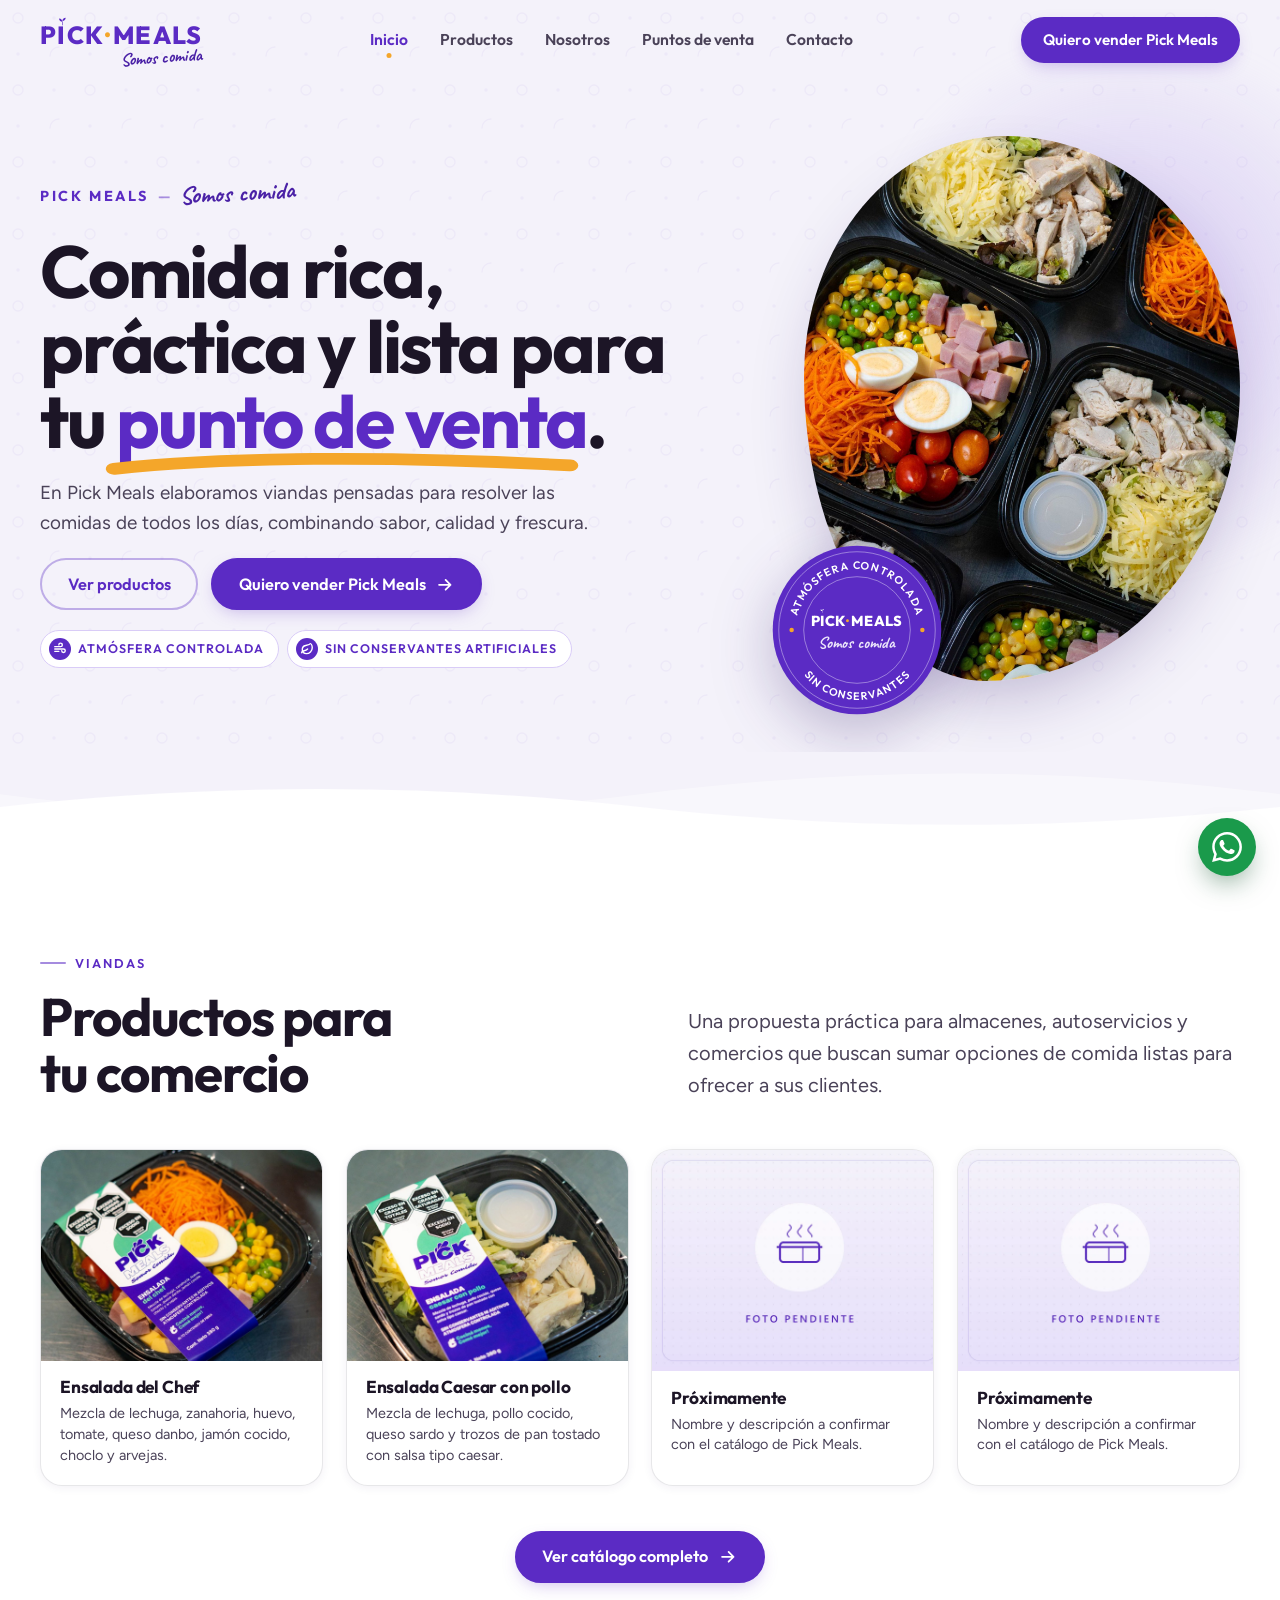
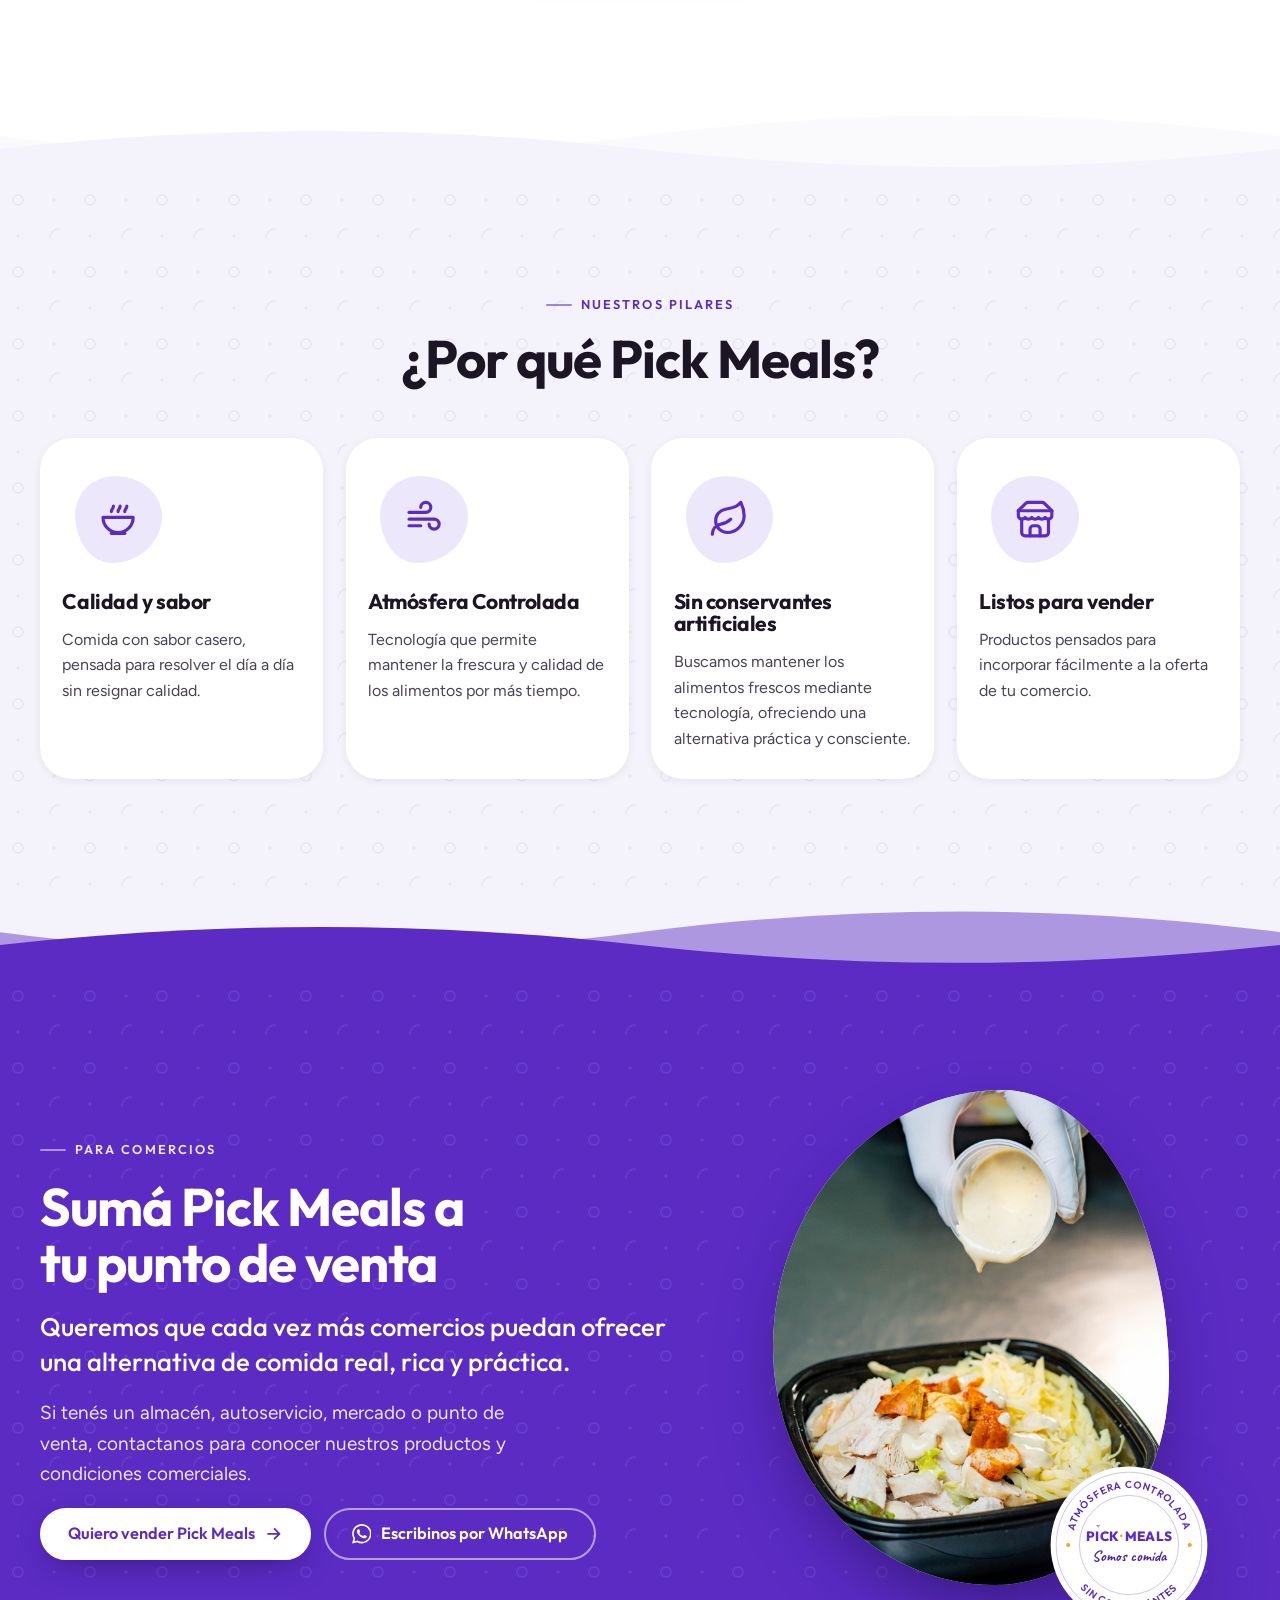
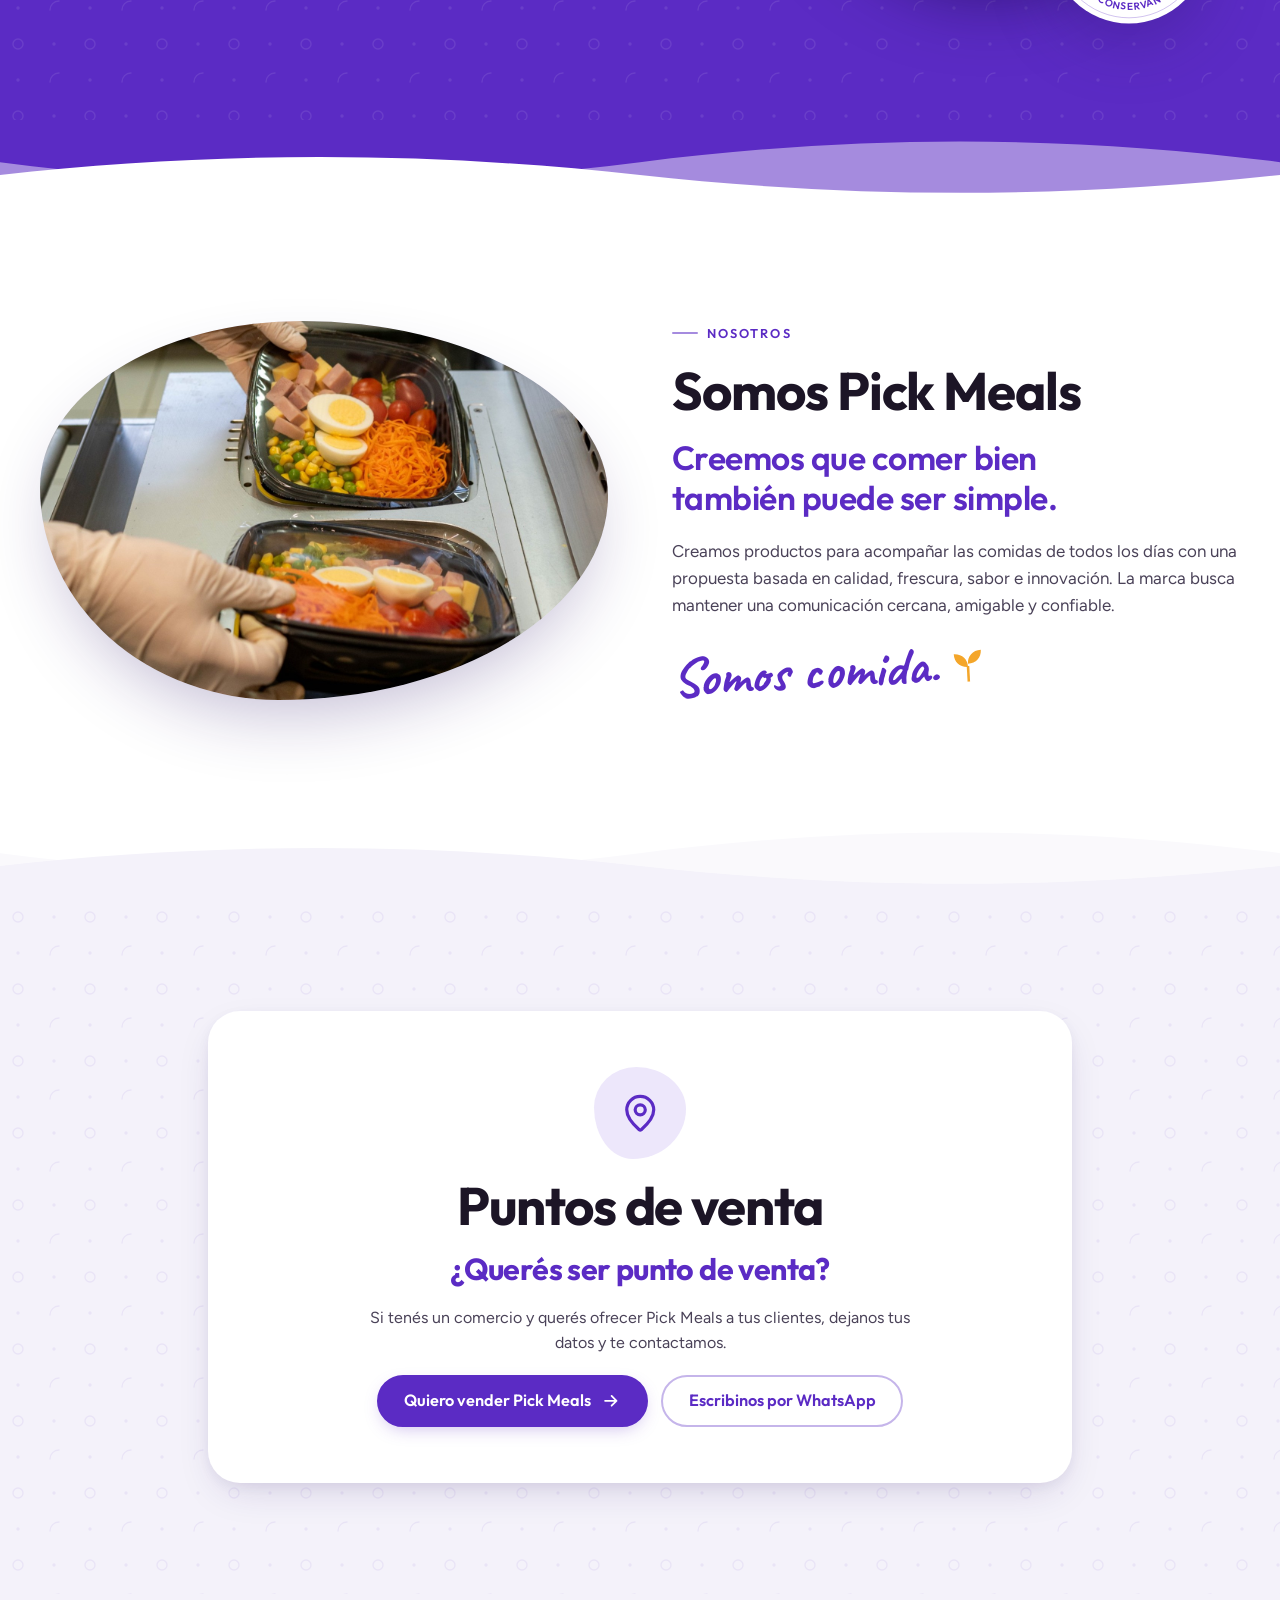
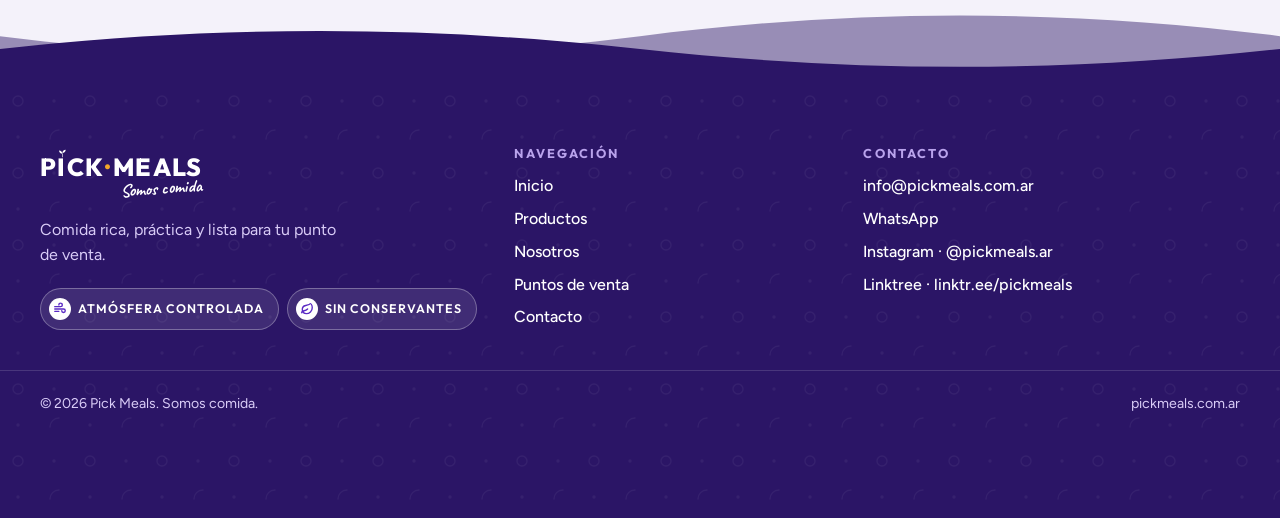
==== commit bbe15e1b: "Limpia sellos y tags redundantes de Nosotros y el catalogo - Quita el sello circular Atmosfera Contr" ====
--- a/index.html
+++ b/index.html
@@ -235,11 +235,6 @@
           </li>
         </ul>
 
-        <p class="demo-note">
-          <svg viewBox="0 0 24 24" fill="none" stroke="currentColor" stroke-width="2" stroke-linecap="round" aria-hidden="true"><circle cx="12" cy="12" r="10"/><path d="M12 16v-4M12 8h.01"/></svg>
-          <span>Catálogo en construcción: ya sumamos nuestras primeras viandas y el resto se completa a medida que las vamos confirmando.</span>
-        </p>
-
         <div class="products-cta">
           <a class="btn" href="productos.html">Ver catálogo completo <svg viewBox="0 0 24 24" fill="none" stroke="currentColor" stroke-width="2.2" stroke-linecap="round" stroke-linejoin="round" aria-hidden="true"><path d="M5 12h14M13 6l6 6-6 6"/></svg></a>
         </div>
@@ -352,27 +347,6 @@
           <div class="blob">
             <img src="assets/img/nosotros-cocina.jpg" alt="Equipo de Pick Meals envasando viandas en planta" width="1500" height="1000" loading="lazy" decoding="async">
           </div>
-          <div class="seal" aria-hidden="true">
-            <svg class="seal-svg" viewBox="0 0 200 200">
-              <defs>
-                <path id="seal-top-ab" d="M29 100a71 71 0 0 1 142 0"/>
-                <path id="seal-bot-ab" d="M19 100a81 81 0 0 0 162 0"/>
-              </defs>
-              <circle class="seal-disc" cx="100" cy="100" r="98"/>
-              <circle class="seal-rule" cx="100" cy="100" r="91"/>
-              <circle class="seal-rule" cx="100" cy="100" r="62"/>
-              <g class="seal-ring">
-                <text class="seal-text"><textPath href="#seal-top-ab" startOffset="50%" text-anchor="middle">ATMÓSFERA CONTROLADA</textPath></text>
-                <text class="seal-text"><textPath href="#seal-bot-ab" startOffset="50%" text-anchor="middle">SIN CONSERVANTES</textPath></text>
-                <circle class="seal-dot" cx="24" cy="100" r="2.6"/>
-                <circle class="seal-dot" cx="176" cy="100" r="2.6"/>
-              </g>
-            </svg>
-            <div class="seal-core">
-              <span class="wordmark">P<span class="wm-i">I<svg class="wm-sprout" viewBox="0 0 24 24" fill="currentColor"><path d="M11.2 24v-10h1.6v10z"/><path d="M12 14.6C12 9.6 8.6 6.2 3.4 6.2c0 5.1 3.5 8.4 8.6 8.4z"/><path d="M12 12.6c0-4.8 3.3-8.3 8.6-8.4 0 4.9-3.4 8.4-8.6 8.4z"/></svg></span>CK<span class="wm-dot">·</span>MEALS</span>
-              <span class="script">Somos comida</span>
-            </div>
-          </div>
         </div>
 
         <div class="about-copy" data-reveal style="--d:1">
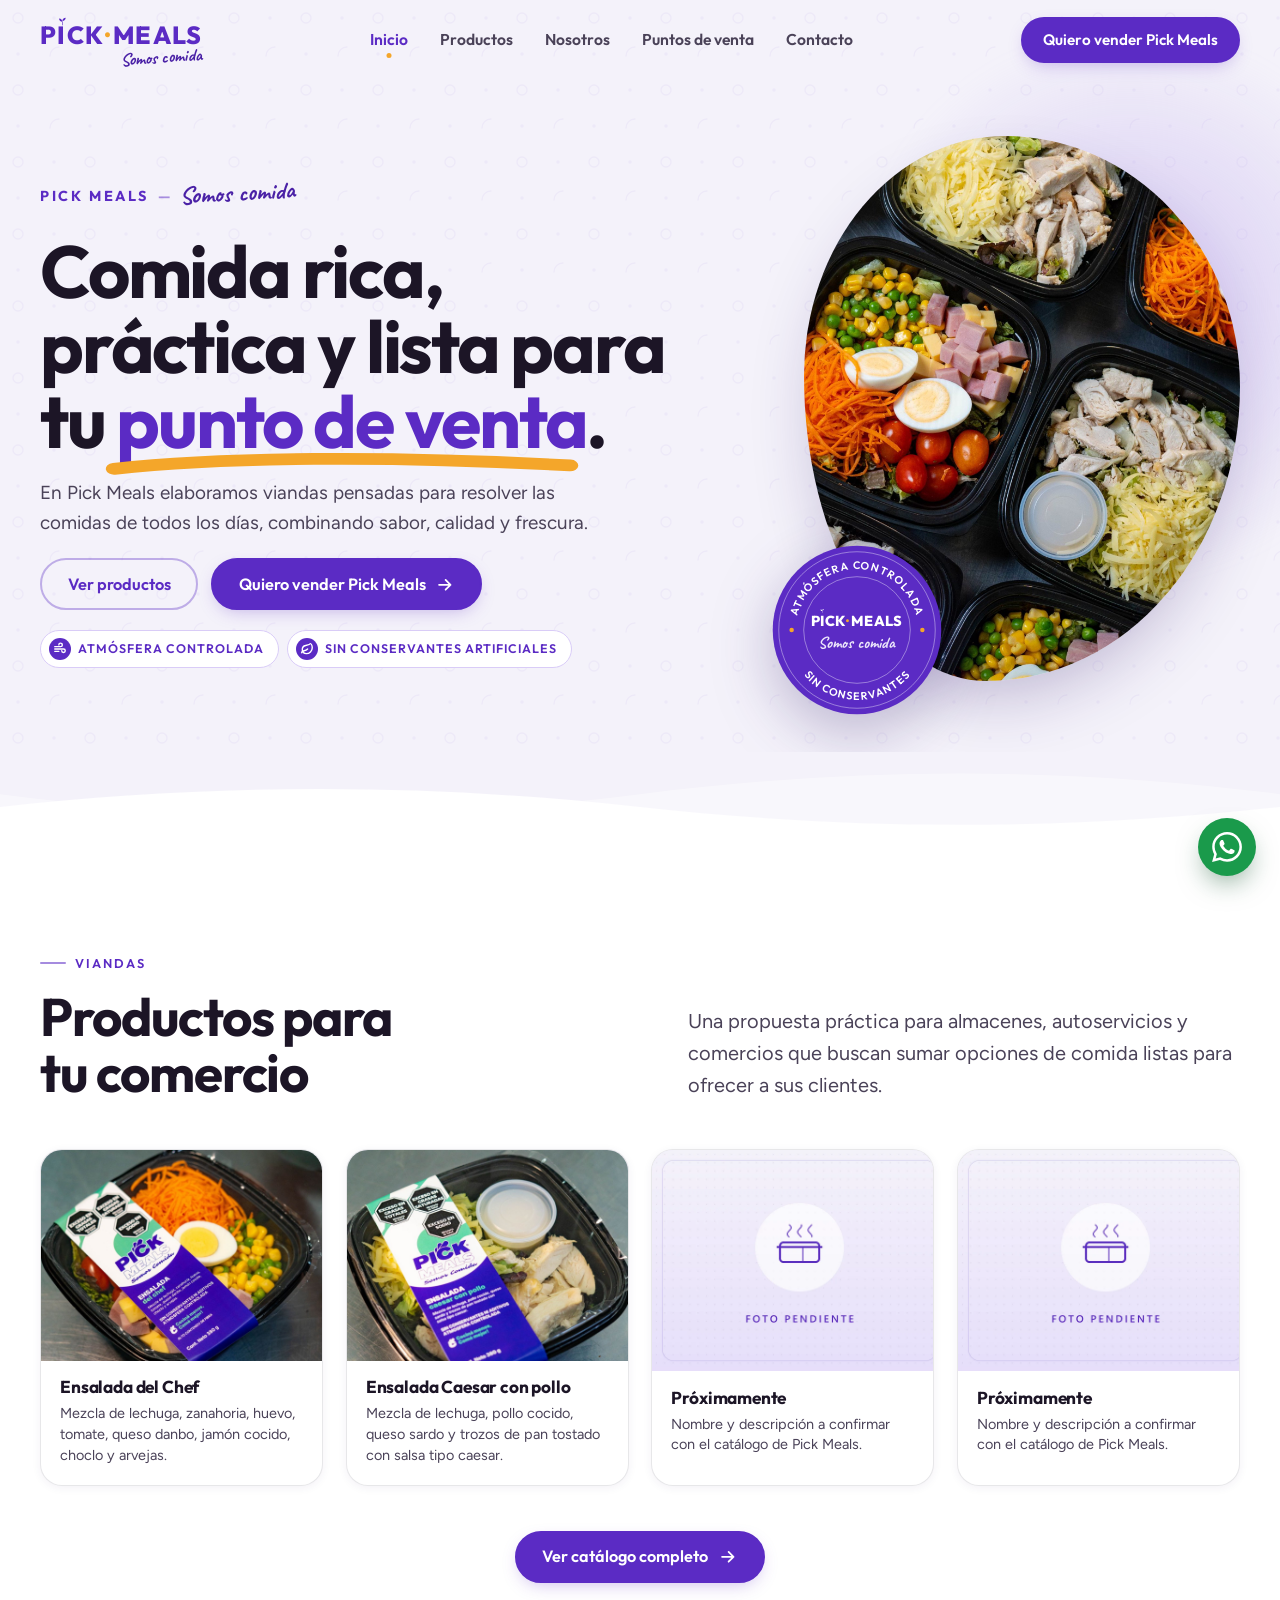
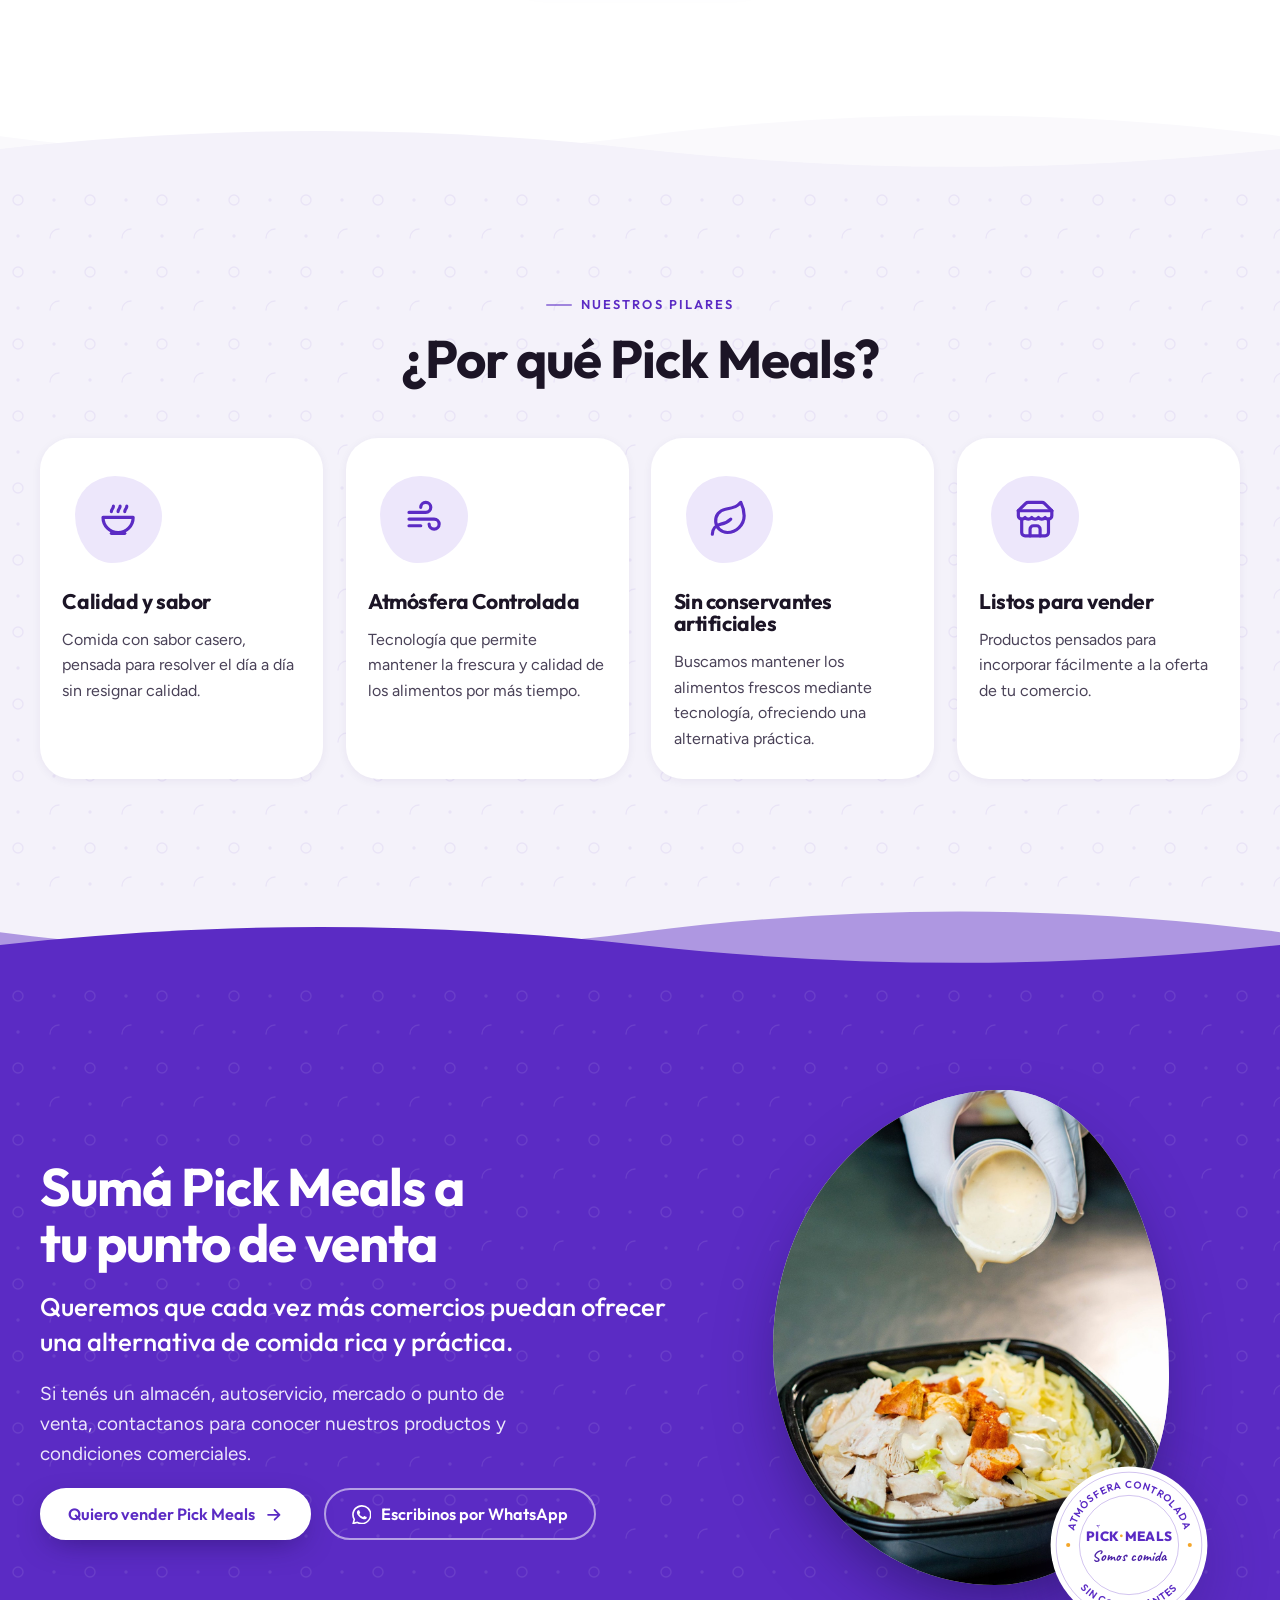
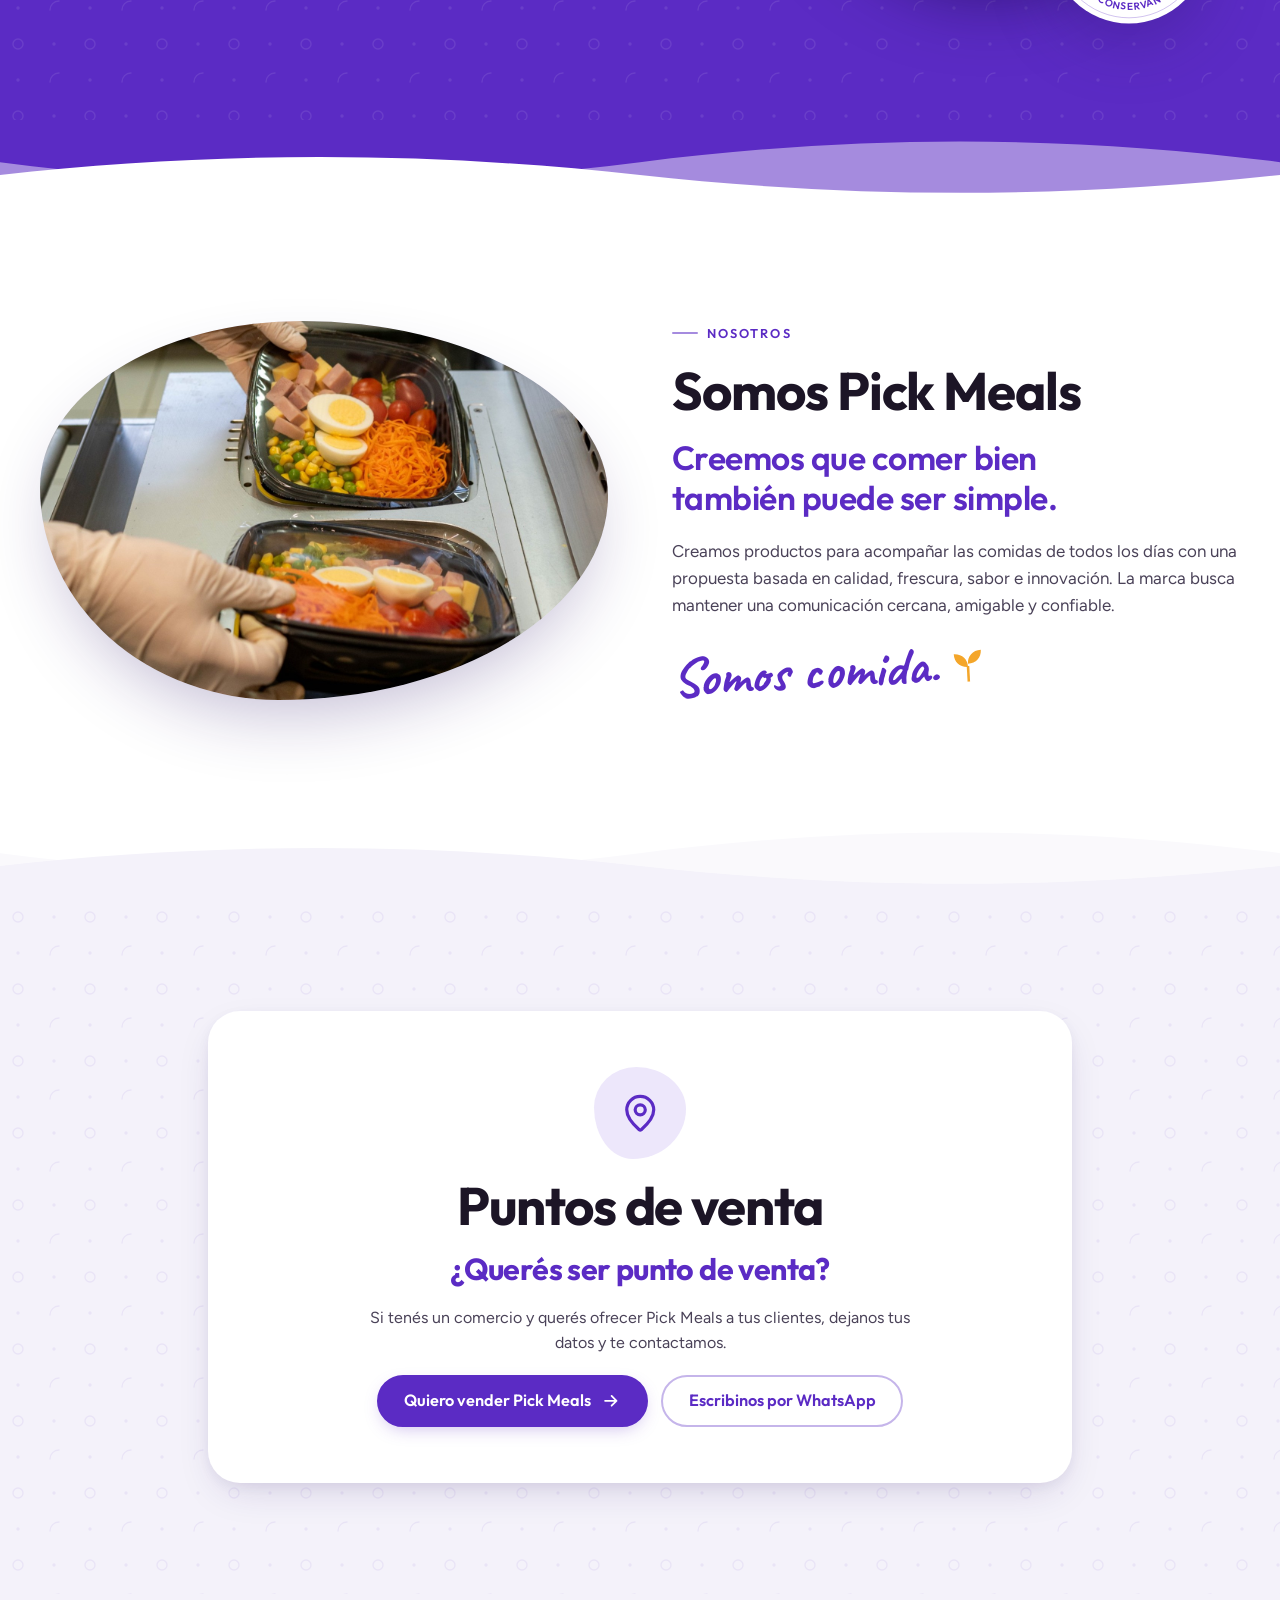
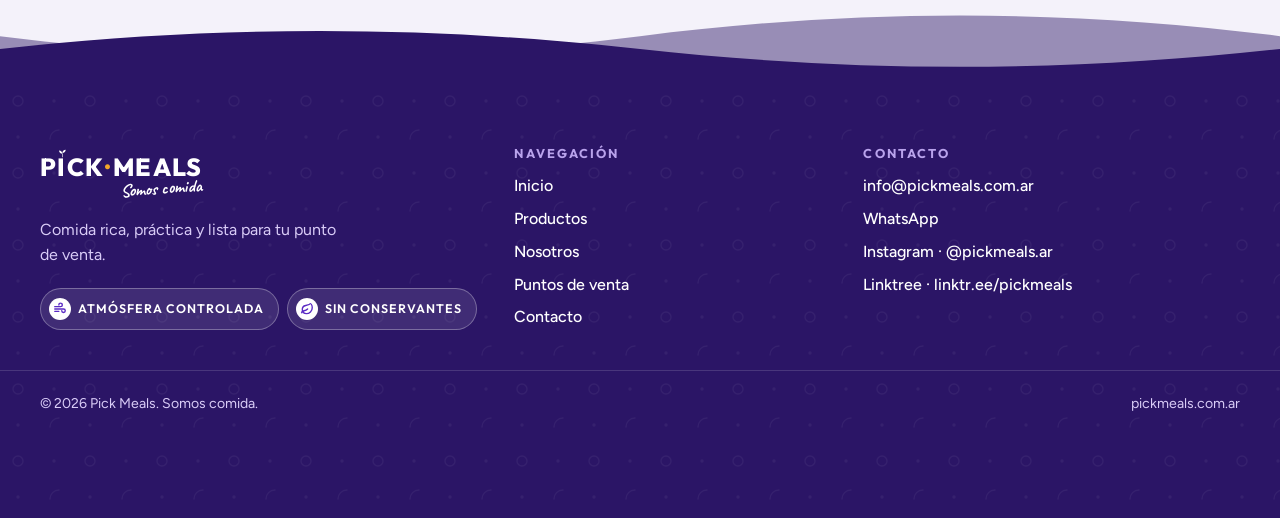
==== commit 4b8119b5: "Ajustes de copy en catalogo, pilares y para comercios - Quita el boton Consultar por esta vianda de " ====
--- a/index.html
+++ b/index.html
@@ -274,7 +274,7 @@
               <span class="blob-shape"><svg viewBox="0 0 24 24" fill="none" stroke="currentColor" stroke-width="1.9" stroke-linecap="round" stroke-linejoin="round"><path d="M11 20A7 7 0 0 1 9.8 6.1C15.5 5 17 4.48 19 2c1 2 2 4.18 2 8 0 5.5-4.78 10-10 10Z"/><path d="M2 21c0-3 1.85-5.36 5.08-6C9.5 14.52 12 13 13 12"/></svg></span>
             </div>
             <h3>Sin conservantes artificiales</h3>
-            <p>Buscamos mantener los alimentos frescos mediante tecnología, ofreciendo una alternativa práctica y consciente.</p>
+            <p>Buscamos mantener los alimentos frescos mediante tecnología, ofreciendo una alternativa práctica.</p>
           </li>
           <li class="pillar" data-reveal style="--d:3">
             <div class="pillar-icon" aria-hidden="true">
@@ -296,9 +296,8 @@
     <section class="section section--violet section--pattern on-violet" id="sumate" aria-labelledby="sumate-title">
       <div class="container convert-grid">
         <div class="convert-copy" data-reveal>
-          <p class="eyebrow">Para comercios</p>
           <h2 class="h2" id="sumate-title">Sumá Pick Meals a tu punto de venta</h2>
-          <p class="convert-lead">Queremos que cada vez más comercios puedan ofrecer una alternativa de comida real, rica y práctica.</p>
+          <p class="convert-lead">Queremos que cada vez más comercios puedan ofrecer una alternativa de comida rica y práctica.</p>
           <p>Si tenés un almacén, autoservicio, mercado o punto de venta, contactanos para conocer nuestros productos y condiciones comerciales.</p>
           <div class="btn-row">
             <a class="btn btn--light" href="contacto.html">Quiero vender Pick Meals <svg viewBox="0 0 24 24" fill="none" stroke="currentColor" stroke-width="2.2" stroke-linecap="round" stroke-linejoin="round" aria-hidden="true"><path d="M5 12h14M13 6l6 6-6 6"/></svg></a>
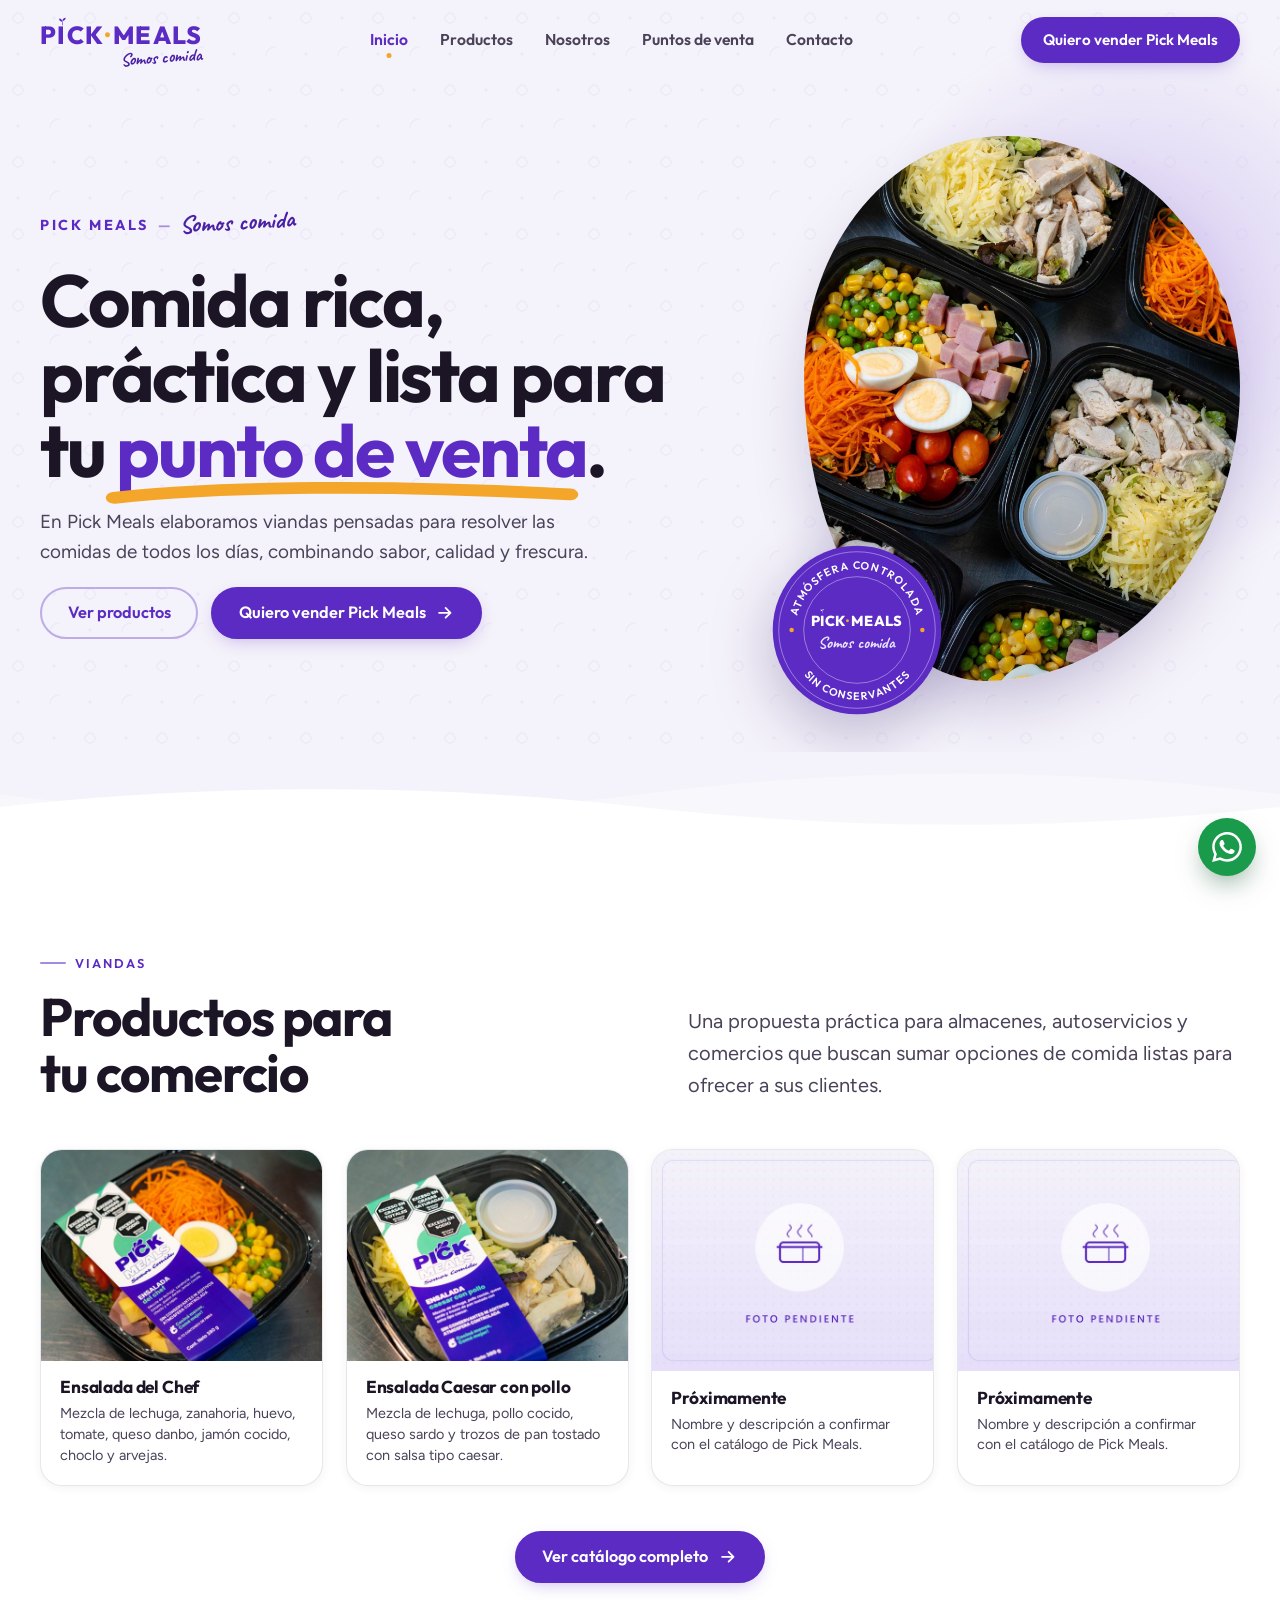
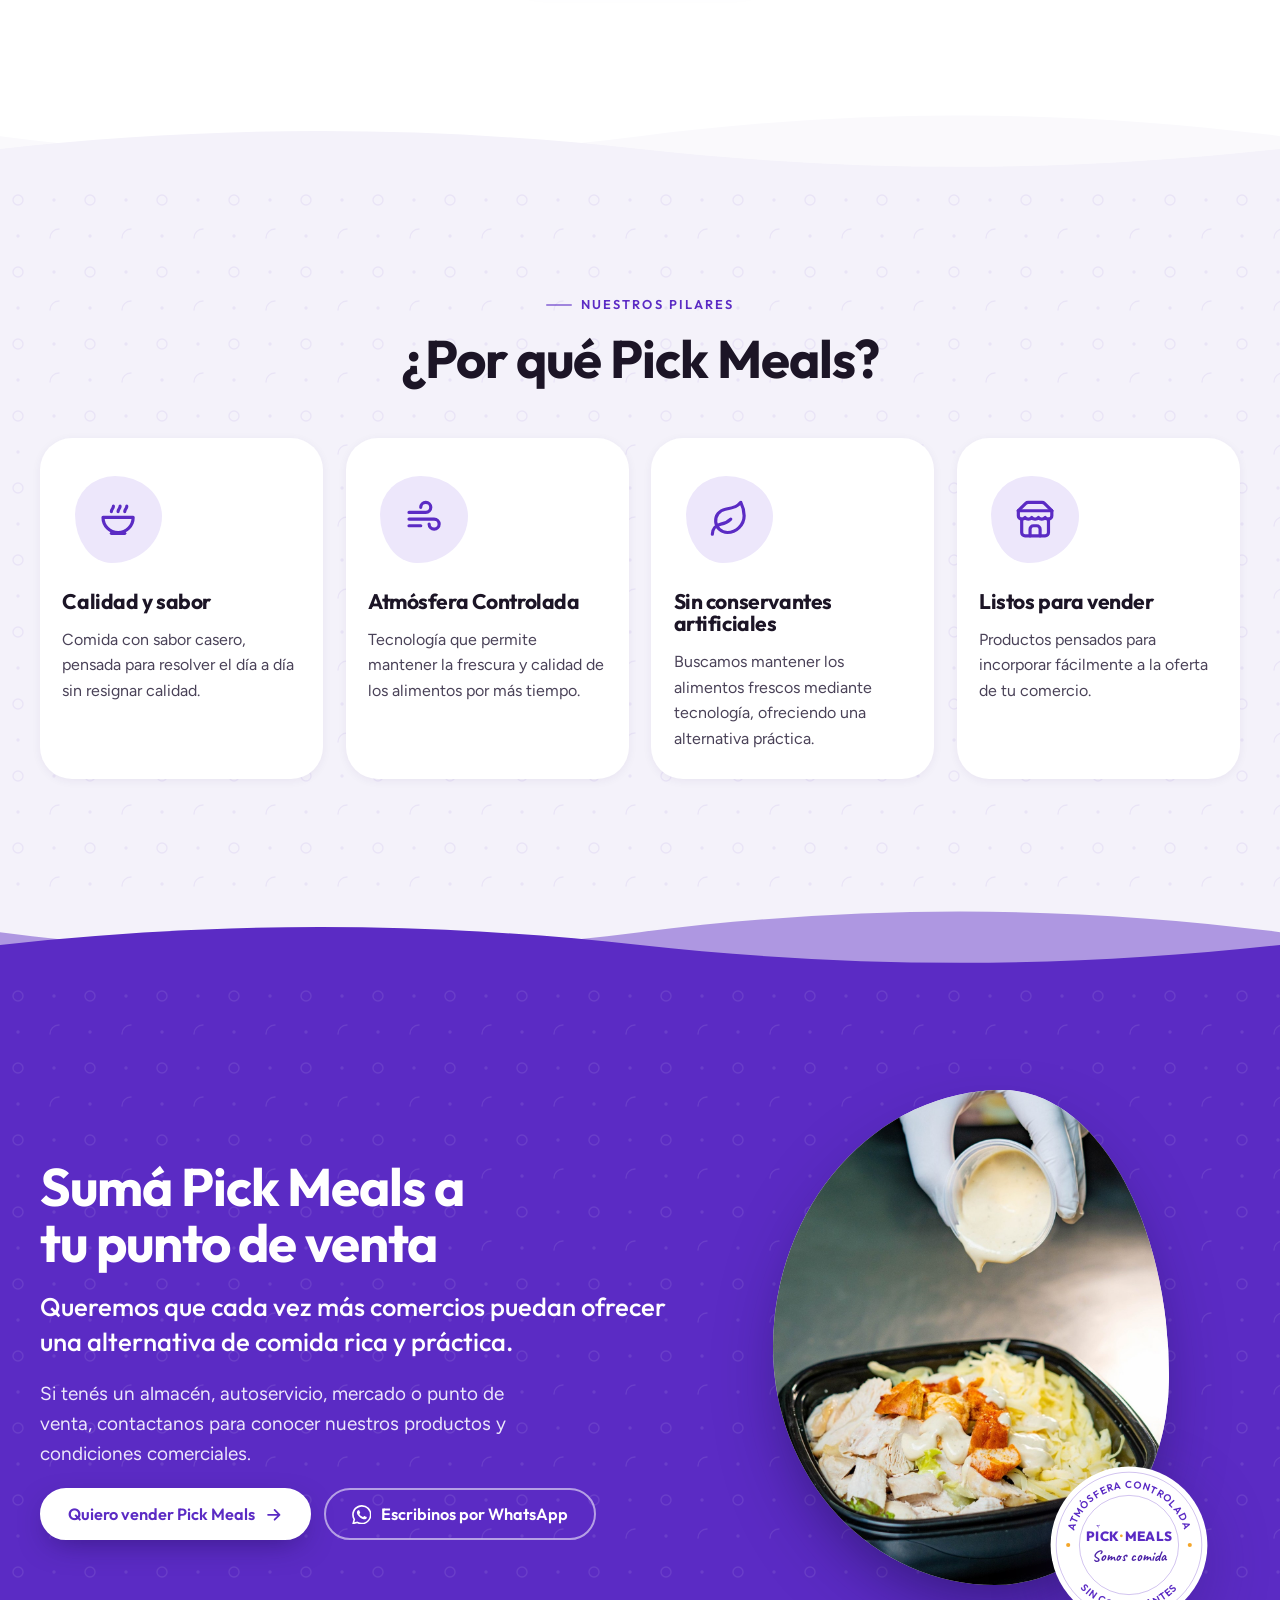
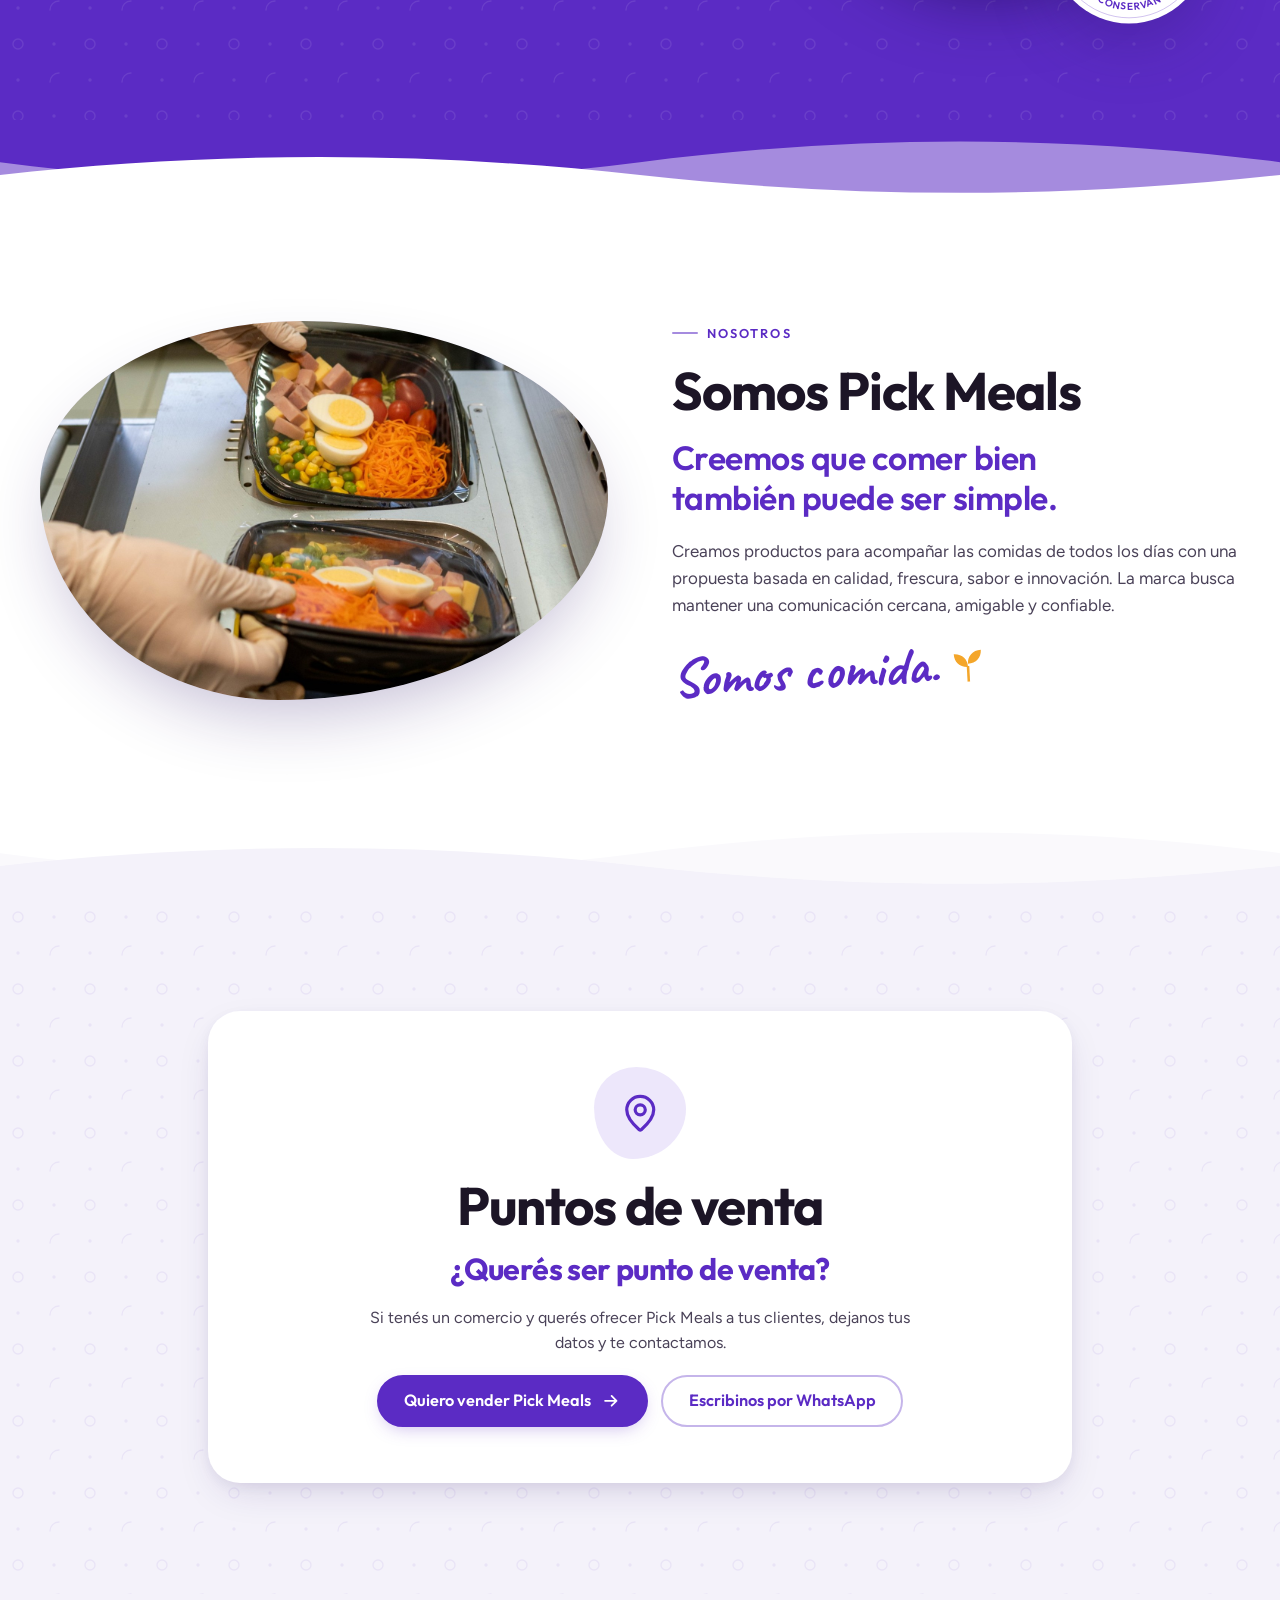
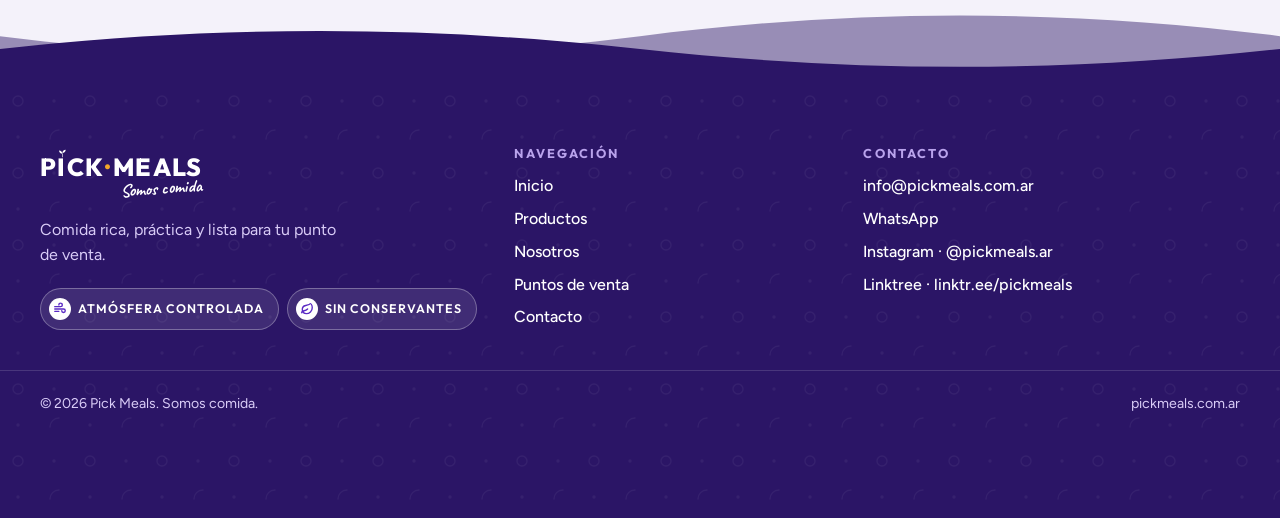
==== commit 2286356a: "Quita los chips Atmosfera Controlada / Sin conservantes del hero Co-Authored-By: Claude Sonnet 5 <no" ====
--- a/index.html
+++ b/index.html
@@ -148,10 +148,6 @@
             <a class="btn btn--ghost" href="#productos">Ver productos</a>
             <a class="btn" href="contacto.html">Quiero vender Pick Meals <svg viewBox="0 0 24 24" fill="none" stroke="currentColor" stroke-width="2.2" stroke-linecap="round" stroke-linejoin="round" aria-hidden="true"><path d="M5 12h14M13 6l6 6-6 6"/></svg></a>
           </div>
-          <ul class="seal-pills hero-in" role="list" aria-label="Diferenciales de Pick Meals" style="--d:4">
-            <li class="seal-pill"><svg viewBox="0 0 24 24" fill="none" stroke="currentColor" stroke-width="2.4" stroke-linecap="round" aria-hidden="true"><path d="M3 8h10a3 3 0 1 0-3-3"/><path d="M3 12h15a3 3 0 1 1-3 3"/><path d="M3 16h7"/></svg>Atmósfera Controlada</li>
-            <li class="seal-pill"><svg viewBox="0 0 24 24" fill="none" stroke="currentColor" stroke-width="2.4" stroke-linecap="round" stroke-linejoin="round" aria-hidden="true"><path d="M11 20A7 7 0 0 1 9.8 6.1C15.5 5 17 4.48 19 2c1 2 2 4.18 2 8 0 5.5-4.78 10-10 10Z"/><path d="M2 21c0-3 1.85-5.36 5.08-6C9.5 14.52 12 13 13 12"/></svg>Sin conservantes artificiales</li>
-          </ul>
         </div>
 
         <div class="hero-media">
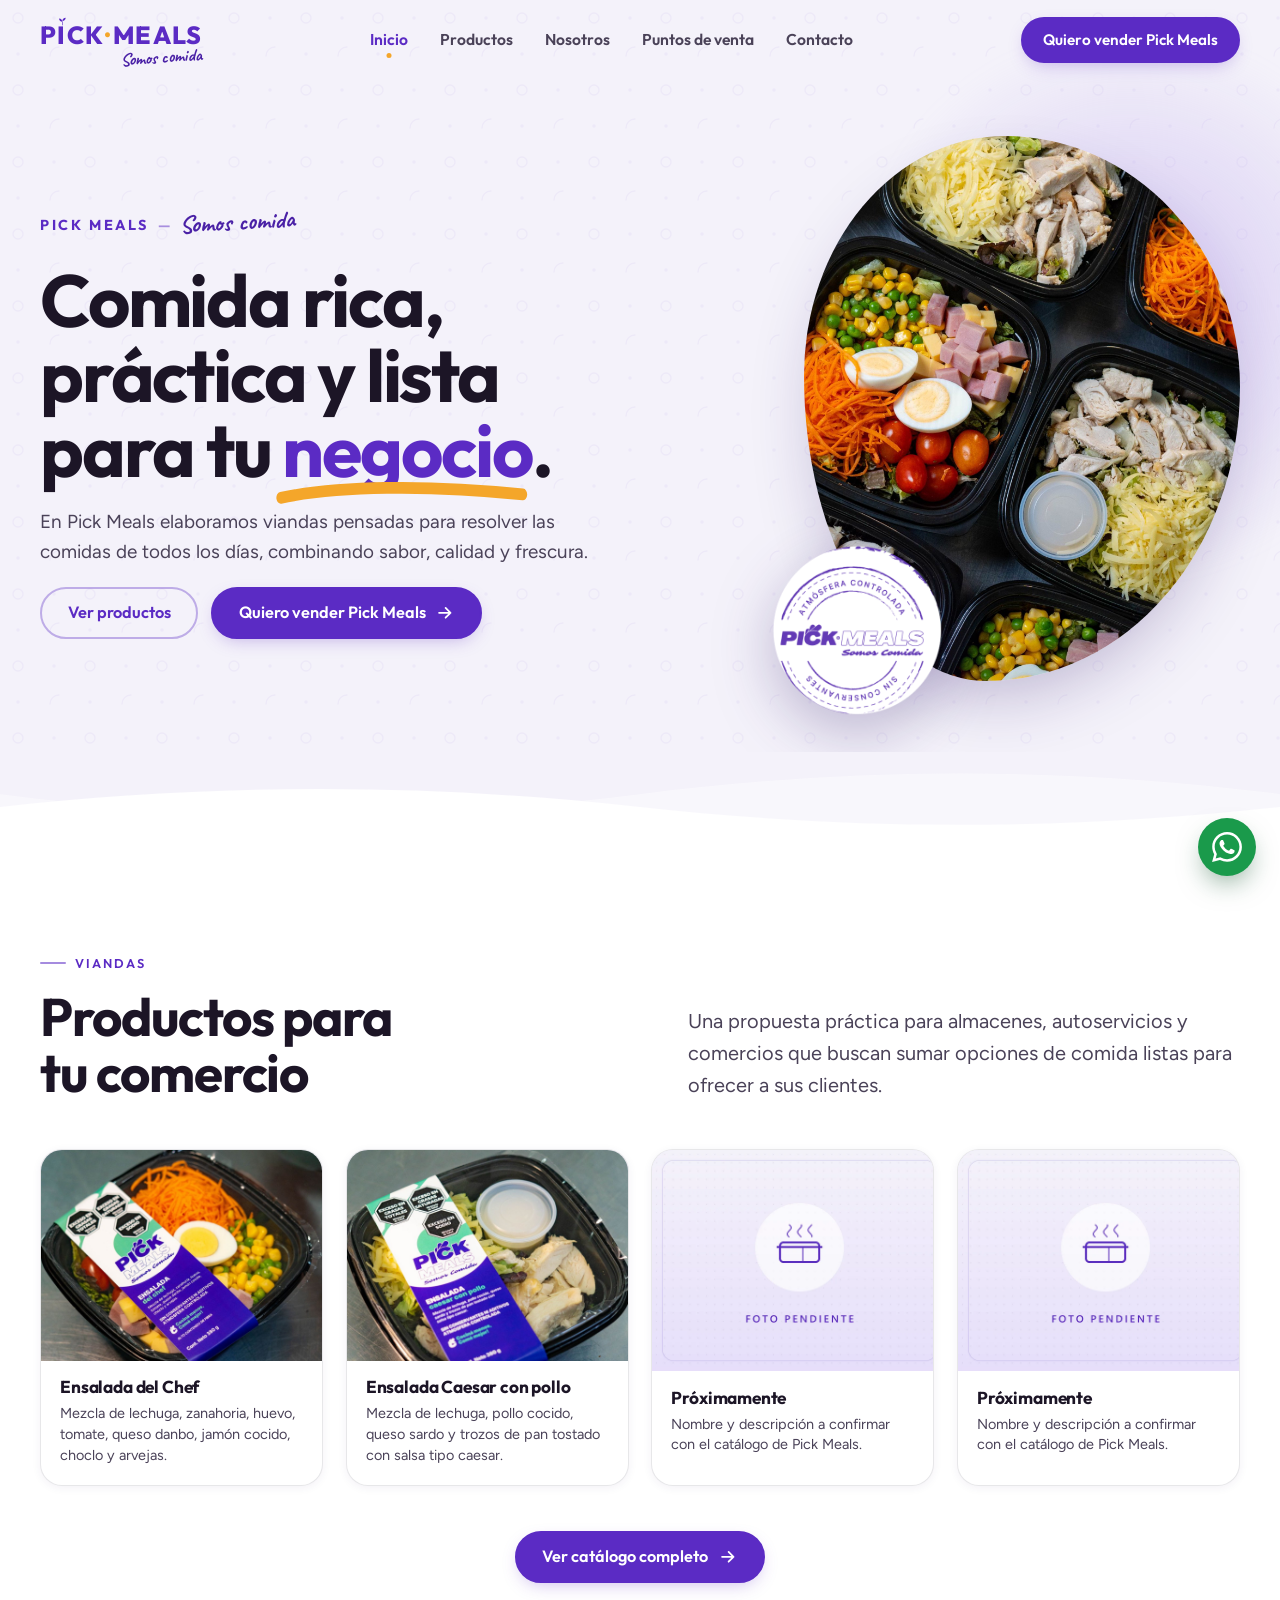
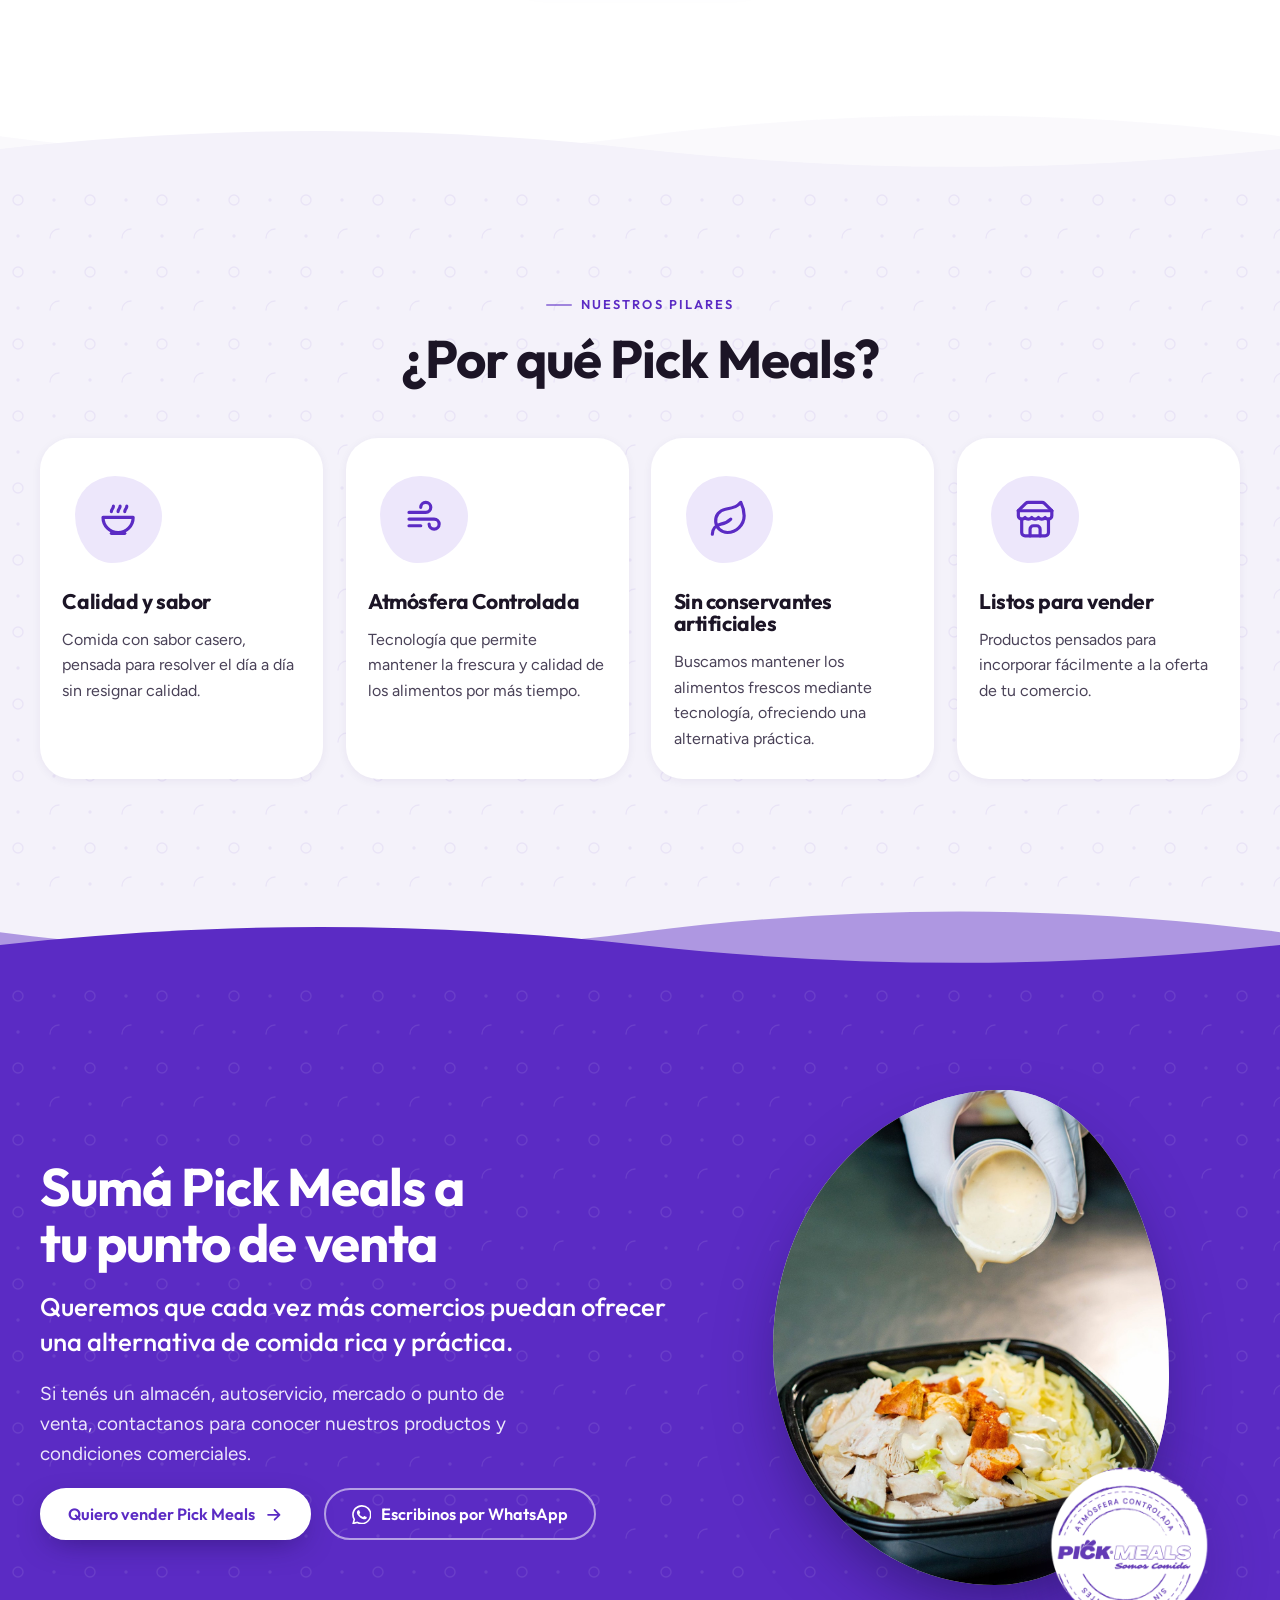
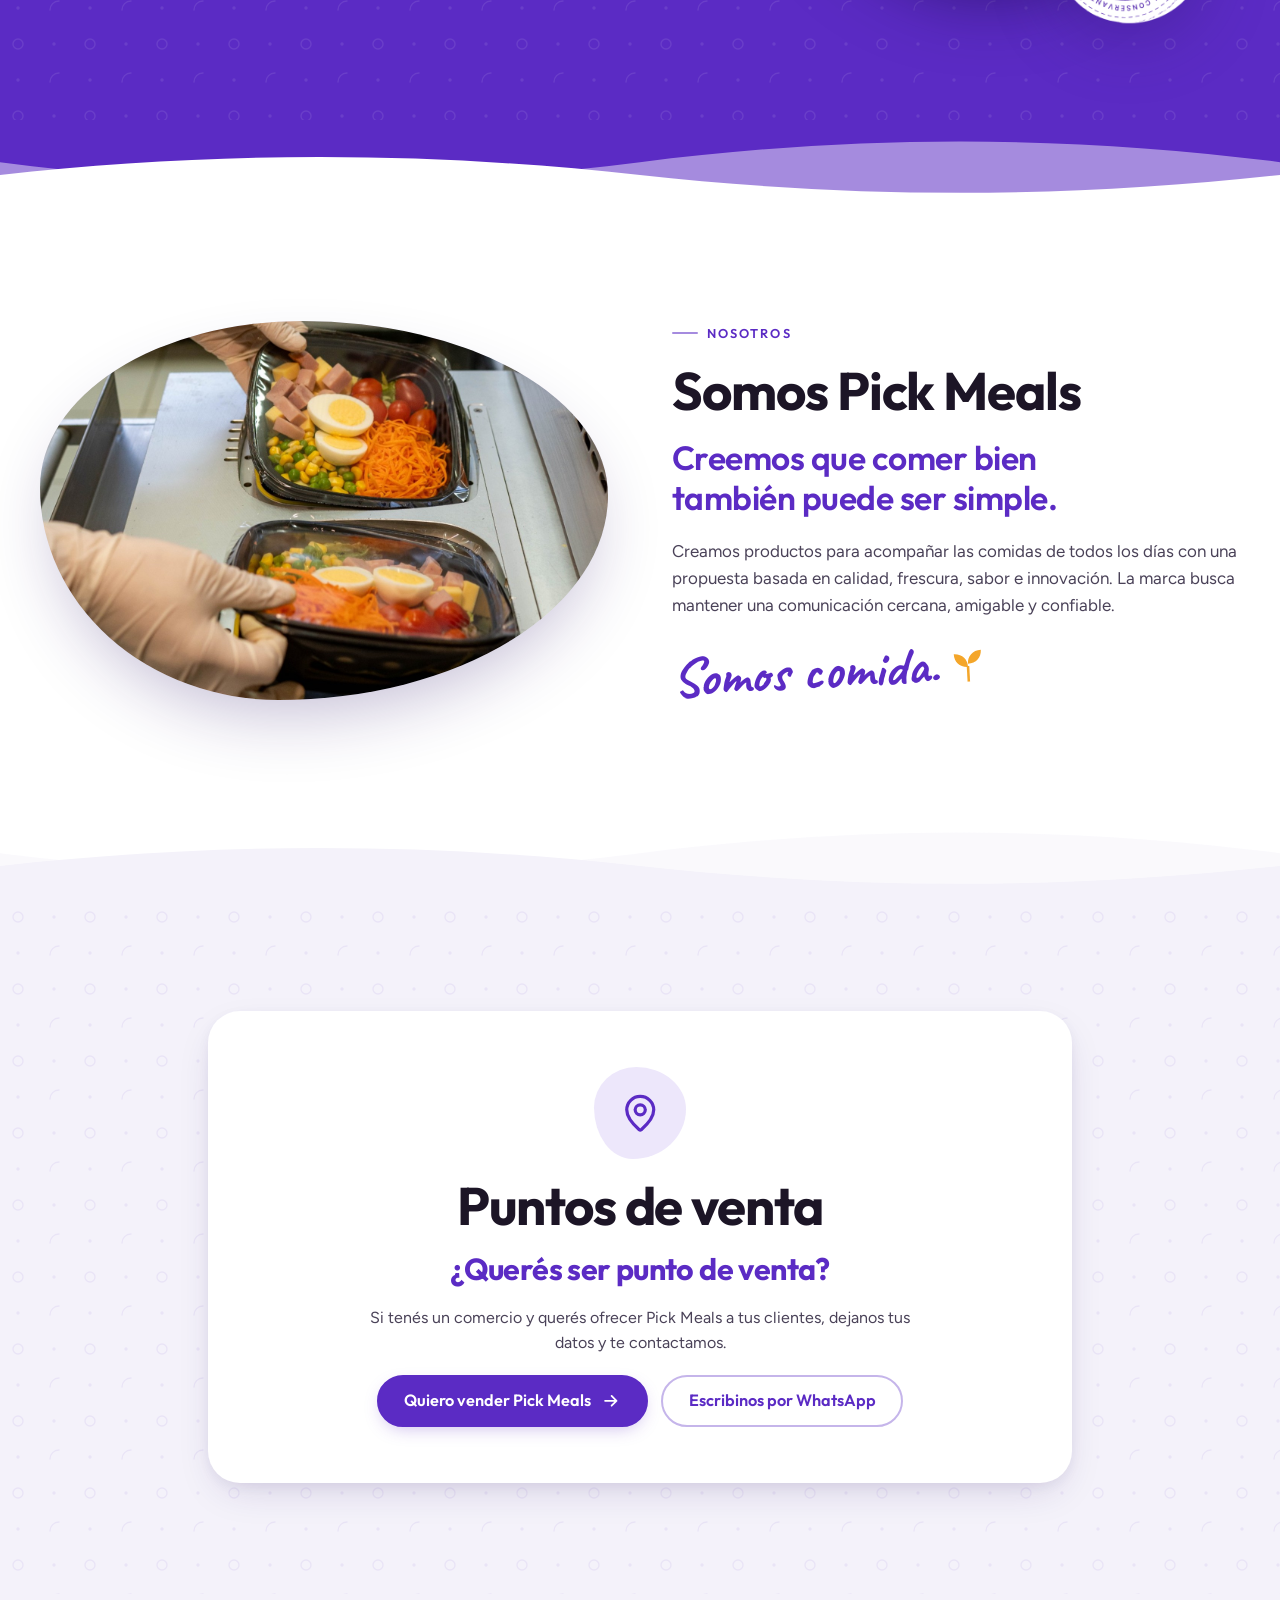
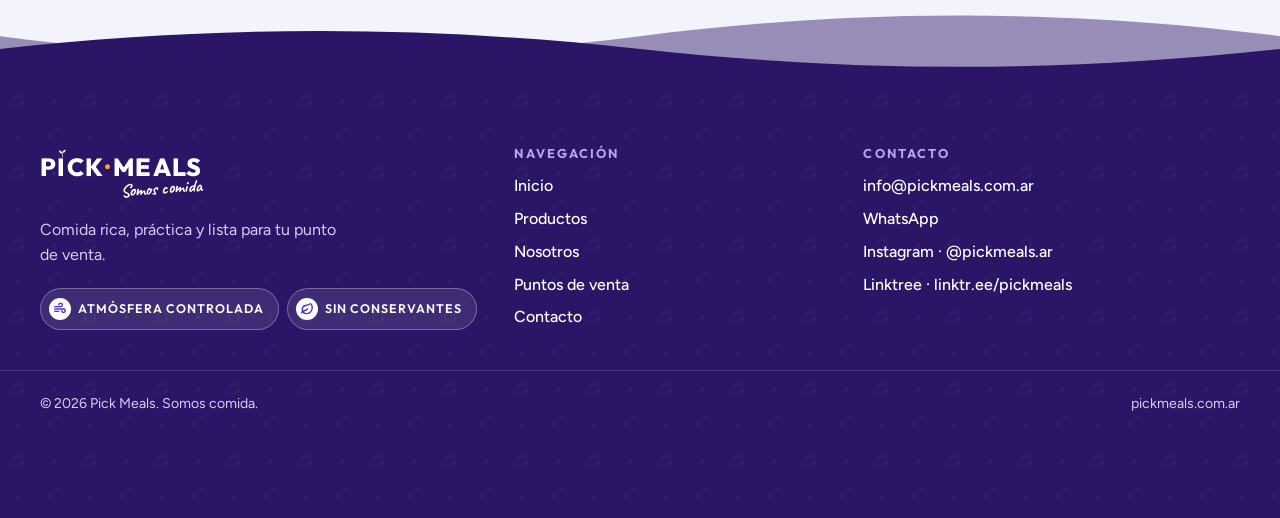
==== commit eb69283a: "Hero: titulo dice negocio en vez de punto de venta; suma el logo real - H1 del hero: lista para tu n" ====
--- a/index.html
+++ b/index.html
@@ -142,7 +142,7 @@
       <div class="container hero-grid">
         <div class="hero-copy">
           <p class="hero-kicker hero-in"><span>PICK MEALS</span> <span class="dash">—</span> <span class="script">Somos comida</span></p>
-          <h1 class="hero-title hero-in" id="hero-title" style="--d:1">Comida rica, práctica y lista para tu <span class="hl">punto de venta<svg class="hl-line" viewBox="0 0 200 14" preserveAspectRatio="none" aria-hidden="true"><path d="M3 10C48 3 120 2 197 8"/></svg></span>.</h1>
+          <h1 class="hero-title hero-in" id="hero-title" style="--d:1">Comida rica, práctica y lista para tu <span class="hl">negocio<svg class="hl-line" viewBox="0 0 200 14" preserveAspectRatio="none" aria-hidden="true"><path d="M3 10C48 3 120 2 197 8"/></svg></span>.</h1>
           <p class="hero-lead hero-in" style="--d:2">En Pick Meals elaboramos viandas pensadas para resolver las comidas de todos los días, combinando sabor, calidad y frescura.</p>
           <div class="btn-row hero-actions hero-in" style="--d:3">
             <a class="btn btn--ghost" href="#productos">Ver productos</a>
@@ -156,25 +156,7 @@
             <img src="assets/img/hero-vianda.jpg" alt="Viandas Pick Meals recién armadas, listas para ofrecer en el comercio" width="1600" height="2000" fetchpriority="high" loading="eager" decoding="async">
           </div>
           <div class="seal" aria-hidden="true">
-            <svg class="seal-svg" viewBox="0 0 200 200">
-              <defs>
-                <path id="seal-top-hero" d="M29 100a71 71 0 0 1 142 0"/>
-                <path id="seal-bot-hero" d="M19 100a81 81 0 0 0 162 0"/>
-              </defs>
-              <circle class="seal-disc" cx="100" cy="100" r="98"/>
-              <circle class="seal-rule" cx="100" cy="100" r="91"/>
-              <circle class="seal-rule" cx="100" cy="100" r="62"/>
-              <g class="seal-ring">
-                <text class="seal-text"><textPath href="#seal-top-hero" startOffset="50%" text-anchor="middle">ATMÓSFERA CONTROLADA</textPath></text>
-                <text class="seal-text"><textPath href="#seal-bot-hero" startOffset="50%" text-anchor="middle">SIN CONSERVANTES</textPath></text>
-                <circle class="seal-dot" cx="24" cy="100" r="2.6"/>
-                <circle class="seal-dot" cx="176" cy="100" r="2.6"/>
-              </g>
-            </svg>
-            <div class="seal-core">
-              <span class="wordmark">P<span class="wm-i">I<svg class="wm-sprout" viewBox="0 0 24 24" fill="currentColor"><path d="M11.2 24v-10h1.6v10z"/><path d="M12 14.6C12 9.6 8.6 6.2 3.4 6.2c0 5.1 3.5 8.4 8.6 8.4z"/><path d="M12 12.6c0-4.8 3.3-8.3 8.6-8.4 0 4.9-3.4 8.4-8.6 8.4z"/></svg></span>CK<span class="wm-dot">·</span>MEALS</span>
-              <span class="script">Somos comida</span>
-            </div>
+            <img src="assets/img/logo-seal.png" alt="" loading="eager" decoding="async">
           </div>
         </div>
       </div>
@@ -306,25 +288,7 @@
             <img src="assets/img/punto-de-venta.jpg" alt="Preparación de una vianda Pick Meals, lista para tu comercio" width="1200" height="1500" loading="lazy" decoding="async">
           </div>
           <div class="seal seal--light" aria-hidden="true">
-            <svg class="seal-svg" viewBox="0 0 200 200">
-              <defs>
-                <path id="seal-top-cv" d="M29 100a71 71 0 0 1 142 0"/>
-                <path id="seal-bot-cv" d="M19 100a81 81 0 0 0 162 0"/>
-              </defs>
-              <circle class="seal-disc" cx="100" cy="100" r="98"/>
-              <circle class="seal-rule" cx="100" cy="100" r="91"/>
-              <circle class="seal-rule" cx="100" cy="100" r="62"/>
-              <g class="seal-ring">
-                <text class="seal-text"><textPath href="#seal-top-cv" startOffset="50%" text-anchor="middle">ATMÓSFERA CONTROLADA</textPath></text>
-                <text class="seal-text"><textPath href="#seal-bot-cv" startOffset="50%" text-anchor="middle">SIN CONSERVANTES</textPath></text>
-                <circle class="seal-dot" cx="24" cy="100" r="2.6"/>
-                <circle class="seal-dot" cx="176" cy="100" r="2.6"/>
-              </g>
-            </svg>
-            <div class="seal-core">
-              <span class="wordmark">P<span class="wm-i">I<svg class="wm-sprout" viewBox="0 0 24 24" fill="currentColor"><path d="M11.2 24v-10h1.6v10z"/><path d="M12 14.6C12 9.6 8.6 6.2 3.4 6.2c0 5.1 3.5 8.4 8.6 8.4z"/><path d="M12 12.6c0-4.8 3.3-8.3 8.6-8.4 0 4.9-3.4 8.4-8.6 8.4z"/></svg></span>CK<span class="wm-dot">·</span>MEALS</span>
-              <span class="script">Somos comida</span>
-            </div>
+            <img src="assets/img/logo-seal.png" alt="" loading="lazy" decoding="async">
           </div>
         </div>
       </div>
--- a/styles.css
+++ b/styles.css
@@ -271,6 +271,7 @@
   color: var(--white);
   filter: drop-shadow(0 18px 30px rgba(43, 21, 102, .28));
 }
+.seal img { width: 100%; height: 100%; object-fit: contain; display: block; animation: sealSpin 48s linear infinite; }
 .seal-svg { width: 100%; height: 100%; overflow: visible; }
 .seal-disc { fill: var(--violet); }
 .seal-rule { fill: none; stroke: rgba(255, 255, 255, .45); stroke-width: 1; }
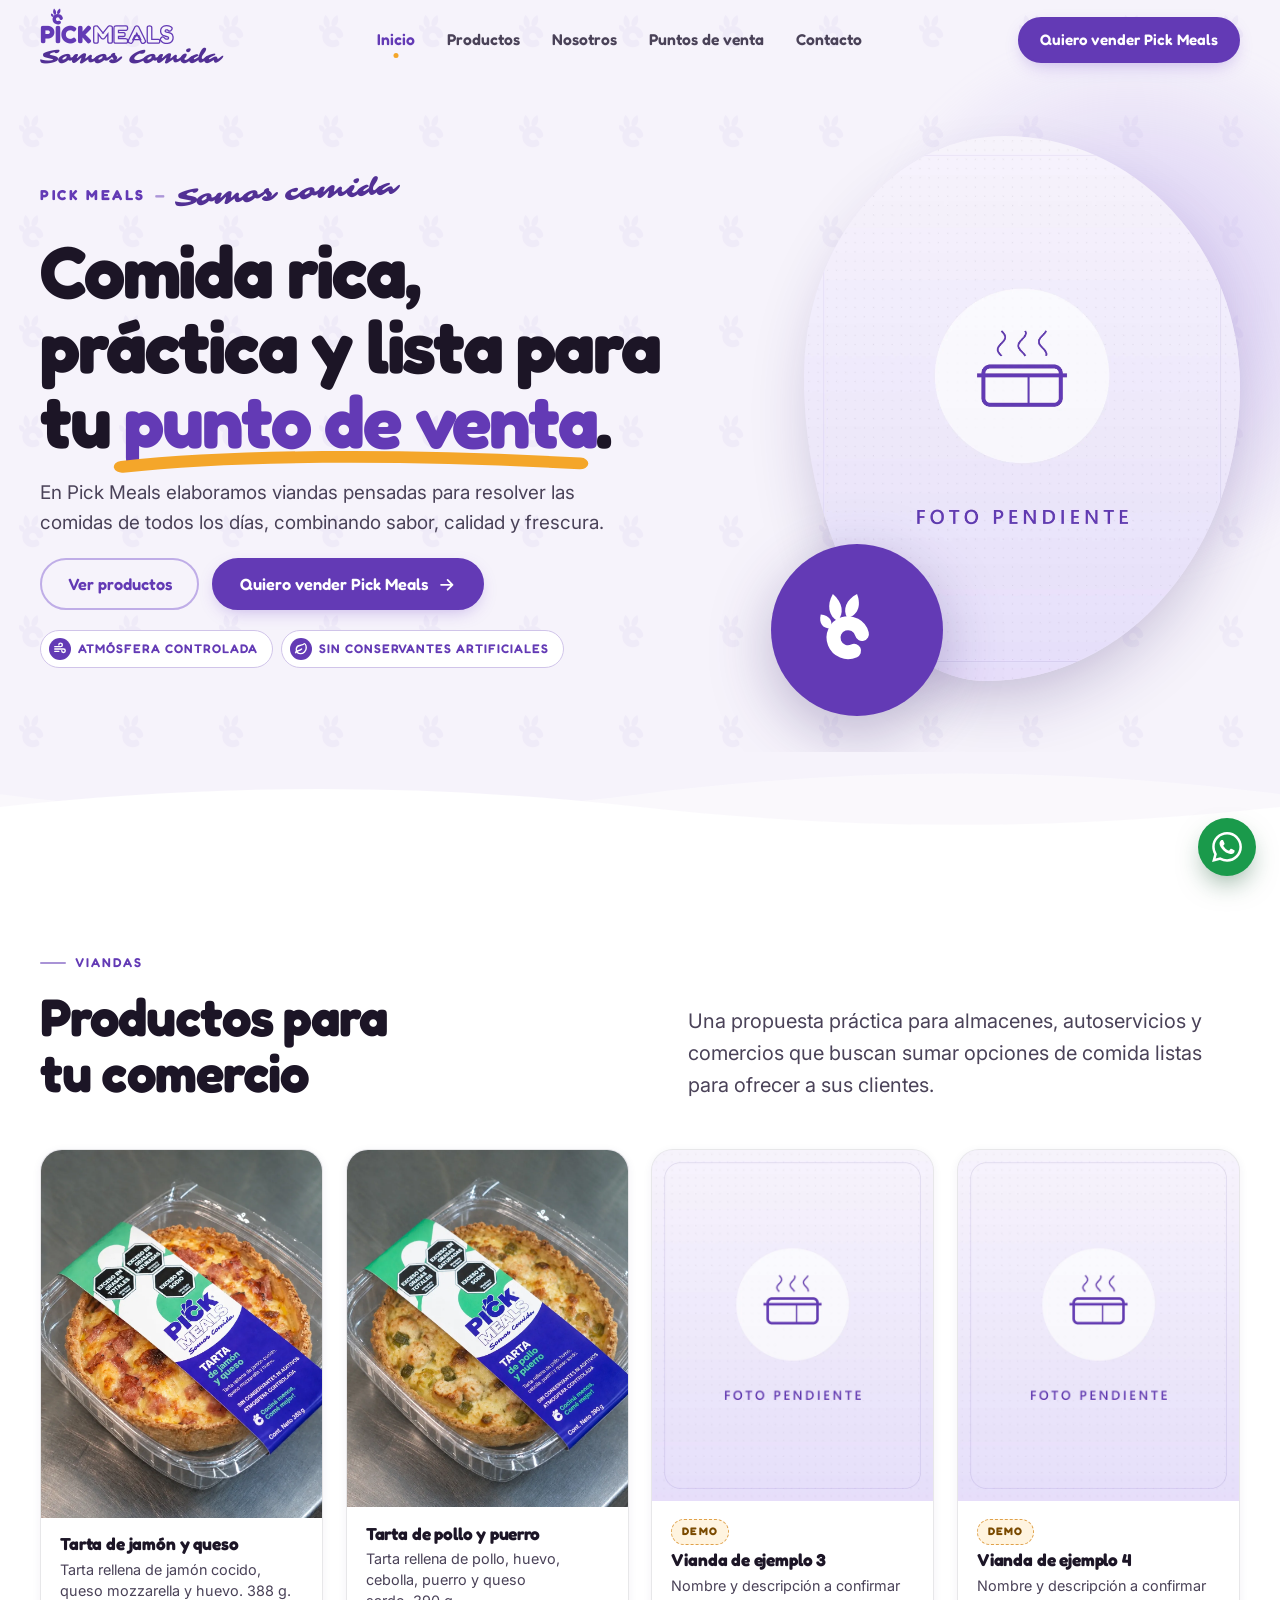
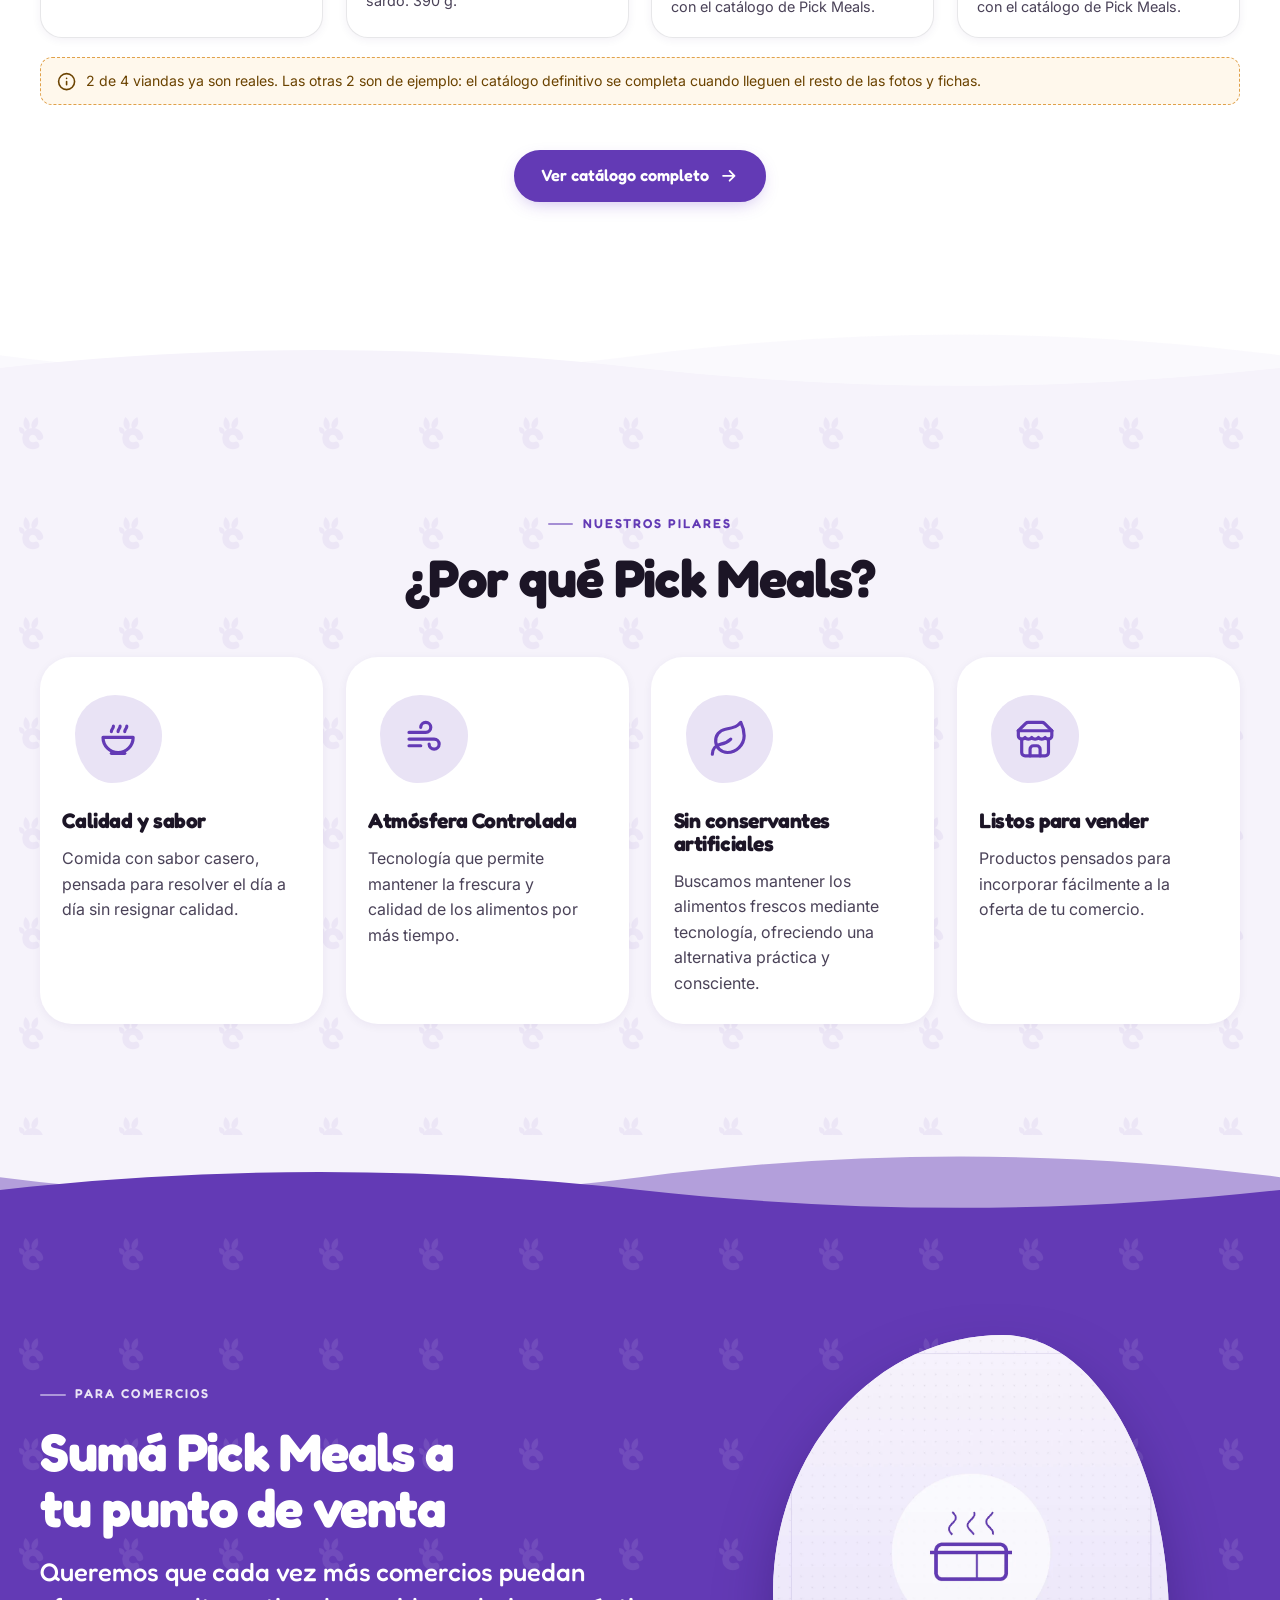
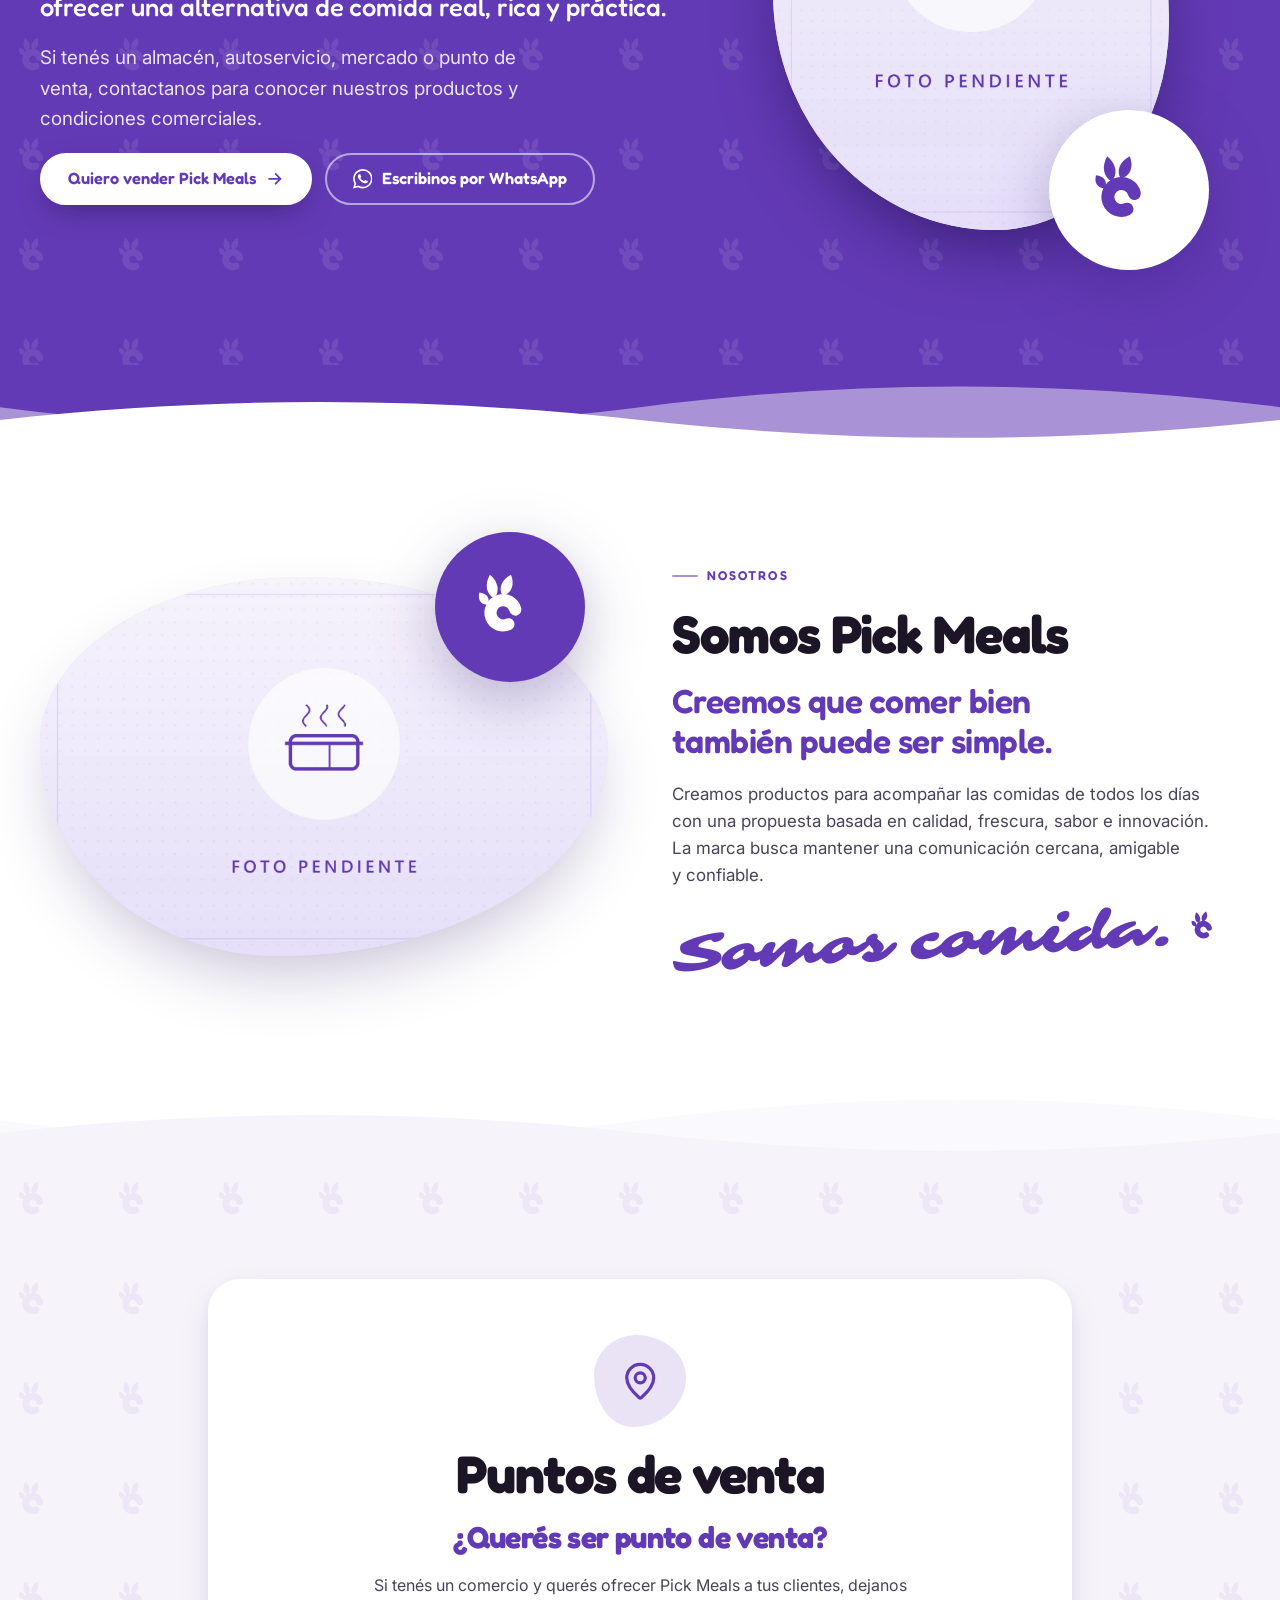
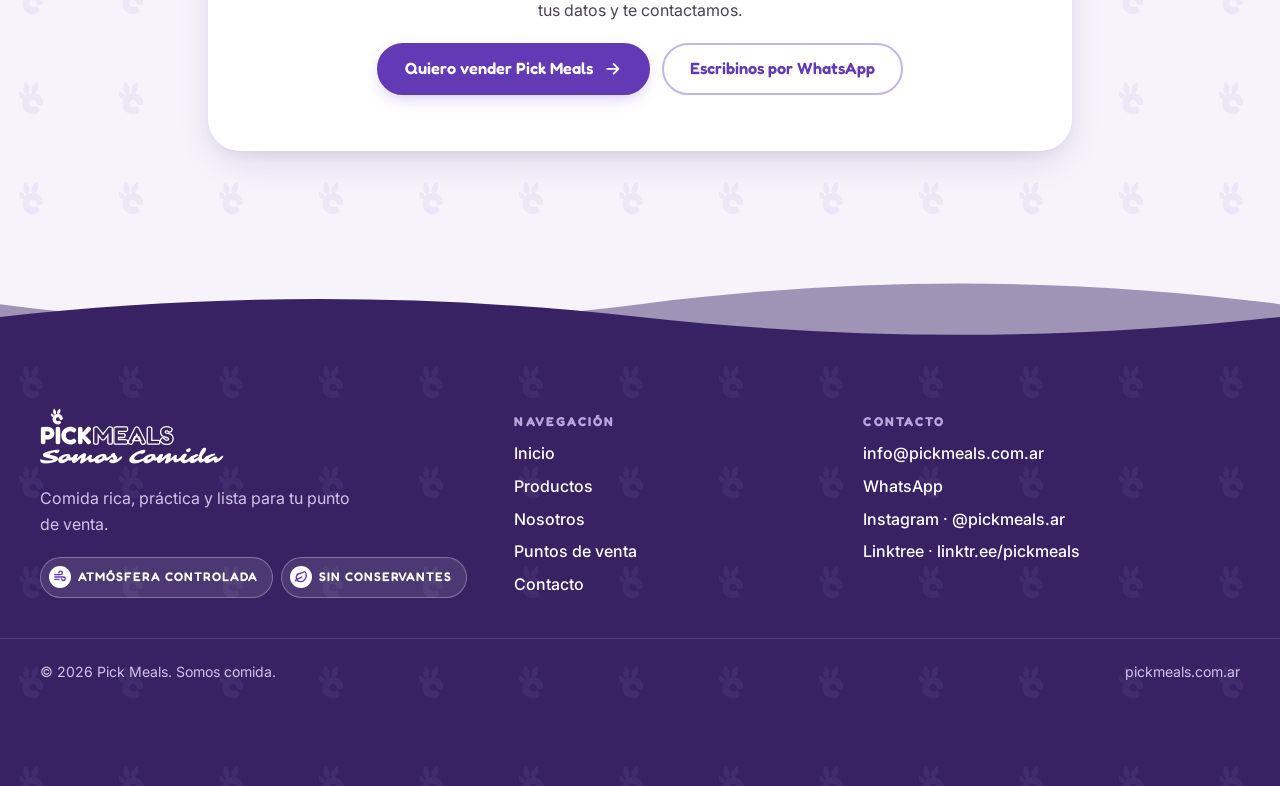
==== commit 27af1b97: "Logo real del brandbook + 2 productos reales + catálogo a 4 - Isotipo oficial (mano "pick" formando " ====
--- a/index.html
+++ b/index.html
@@ -34,10 +34,10 @@
 
   <link rel="preconnect" href="https://fonts.googleapis.com">
   <link rel="preconnect" href="https://fonts.gstatic.com" crossorigin>
-  <link rel="stylesheet" href="https://fonts.googleapis.com/css2?family=Caveat:wght@600;700&family=Figtree:wght@400;500;600;700&family=Outfit:wght@500;600;700;800&display=swap">
-
-  <link rel="preload" as="image" href="assets/img/hero-vianda.jpg" fetchpriority="high">
-  <link rel="stylesheet" href="styles.css?v=20261013">
+  <link rel="stylesheet" href="https://fonts.googleapis.com/css2?family=Fredoka:wght@500;600;700&family=Inter:wght@400;500;600;700&family=Sarina&display=swap">
+
+  <link rel="preload" as="image" href="assets/img/hero-vianda.webp" fetchpriority="high">
+  <link rel="stylesheet" href="styles.css?v=20261020">
 
   <!-- PENDIENTE: agregar "logo" (URL del logo oficial en alta) y, si corresponde, "address"/"telephone"
        cuando estén confirmados. Se usa Organization porque Pick Meals es una elaboradora B2B sin local
@@ -96,8 +96,8 @@
       <a class="brand" href="index.html" aria-label="Pick Meals — inicio">
         <!-- PENDIENTE: logo provisorio armado con tipografía. Reemplazar por el logo oficial en alta
              (assets/img/logo-pickmeals.svg o .webp) y extraer de ahí el hex exacto del violeta. -->
-        <span class="wordmark" aria-hidden="true">P<span class="wm-i">I<svg class="wm-sprout" viewBox="0 0 24 24" fill="currentColor"><path d="M11.2 24v-10h1.6v10z"/><path d="M12 14.6C12 9.6 8.6 6.2 3.4 6.2c0 5.1 3.5 8.4 8.6 8.4z"/><path d="M12 12.6c0-4.8 3.3-8.3 8.6-8.4 0 4.9-3.4 8.4-8.6 8.4z"/></svg></span>CK<span class="wm-dot">·</span>MEALS</span>
-        <span class="brand-script" aria-hidden="true">Somos comida</span>
+        <span class="wordmark" aria-hidden="true"><span class="pm-pick">P<span class="wm-i">I<svg class="pm-iso" viewBox="0 0 100 100" focusable="false"><path d="M 47.49 71.94 A 15.60 15.60 0 1 1 55.97 53.76" fill="none" stroke="currentColor" stroke-width="15" stroke-linecap="round"/><path transform="translate(21.0 46.3) rotate(-35)" d="M 0 2 C -7 -3 -7.3 -10 0 -16.5 C 7.3 -10 7 -3 0 2 Z" fill="currentColor"/><path transform="translate(29.4 37.9) rotate(-10)" d="M 0 2 C -8.5 -4.5 -9 -17 0 -27.5 C 9 -17 8.5 -4.5 0 2 Z" fill="currentColor"/><path transform="translate(40.9 34.8) rotate(22)" d="M 0 2 C -8.5 -4.5 -8.5 -16 0 -26 C 9.5 -16 9 -4.5 0 2 Z" fill="currentColor"/></svg></span>CK</span><span class="pm-meals">MEALS</span></span>
+        <span class="brand-script" aria-hidden="true">Somos Comida</span>
       </a>
 
       <nav aria-label="Principal">
@@ -142,21 +142,31 @@
       <div class="container hero-grid">
         <div class="hero-copy">
           <p class="hero-kicker hero-in"><span>PICK MEALS</span> <span class="dash">—</span> <span class="script">Somos comida</span></p>
-          <h1 class="hero-title hero-in" id="hero-title" style="--d:1">Comida rica, práctica y lista para tu <span class="hl">negocio<svg class="hl-line" viewBox="0 0 200 14" preserveAspectRatio="none" aria-hidden="true"><path d="M3 10C48 3 120 2 197 8"/></svg></span>.</h1>
+          <h1 class="hero-title hero-in" id="hero-title" style="--d:1">Comida rica, práctica y lista para tu <span class="hl">punto de venta<svg class="hl-line" viewBox="0 0 200 14" preserveAspectRatio="none" aria-hidden="true"><path d="M3 10C48 3 120 2 197 8"/></svg></span>.</h1>
           <p class="hero-lead hero-in" style="--d:2">En Pick Meals elaboramos viandas pensadas para resolver las comidas de todos los días, combinando sabor, calidad y frescura.</p>
           <div class="btn-row hero-actions hero-in" style="--d:3">
             <a class="btn btn--ghost" href="#productos">Ver productos</a>
             <a class="btn" href="contacto.html">Quiero vender Pick Meals <svg viewBox="0 0 24 24" fill="none" stroke="currentColor" stroke-width="2.2" stroke-linecap="round" stroke-linejoin="round" aria-hidden="true"><path d="M5 12h14M13 6l6 6-6 6"/></svg></a>
           </div>
+          <ul class="seal-pills hero-in" role="list" aria-label="Diferenciales de Pick Meals" style="--d:4">
+            <li class="seal-pill"><svg viewBox="0 0 24 24" fill="none" stroke="currentColor" stroke-width="2.4" stroke-linecap="round" aria-hidden="true"><path d="M3 8h10a3 3 0 1 0-3-3"/><path d="M3 12h15a3 3 0 1 1-3 3"/><path d="M3 16h7"/></svg>Atmósfera Controlada</li>
+            <li class="seal-pill"><svg viewBox="0 0 24 24" fill="none" stroke="currentColor" stroke-width="2.4" stroke-linecap="round" stroke-linejoin="round" aria-hidden="true"><path d="M11 20A7 7 0 0 1 9.8 6.1C15.5 5 17 4.48 19 2c1 2 2 4.18 2 8 0 5.5-4.78 10-10 10Z"/><path d="M2 21c0-3 1.85-5.36 5.08-6C9.5 14.52 12 13 13 12"/></svg>Sin conservantes artificiales</li>
+          </ul>
         </div>
 
         <div class="hero-media">
           <div class="blob-back" aria-hidden="true"></div>
           <div class="blob">
-            <img src="assets/img/hero-vianda.jpg" alt="Viandas Pick Meals recién armadas, listas para ofrecer en el comercio" width="1600" height="2000" fetchpriority="high" loading="eager" decoding="async">
-          </div>
-          <div class="seal" aria-hidden="true">
-            <img src="assets/img/logo-seal.png" alt="" loading="eager" decoding="async">
+            <!-- FOTO: hero-vianda.webp · 4:5 vertical — ver FOTOS-PENDIENTES.md -->
+            <img src="assets/img/hero-vianda.webp" alt="Vianda Pick Meals lista para ofrecer en el comercio" width="1600" height="2000" fetchpriority="high" loading="eager" decoding="async">
+          </div>
+          <div class="pm-badge" aria-hidden="true">
+            <svg class="pm-iso" viewBox="0 0 100 100" focusable="false">
+              <path d="M 47.49 71.94 A 15.60 15.60 0 1 1 55.97 53.76" fill="none" stroke="currentColor" stroke-width="15" stroke-linecap="round"/>
+              <path transform="translate(21.0 46.3) rotate(-35)" d="M 0 2 C -7 -3 -7.3 -10 0 -16.5 C 7.3 -10 7 -3 0 2 Z" fill="currentColor"/>
+              <path transform="translate(29.4 37.9) rotate(-10)" d="M 0 2 C -8.5 -4.5 -9 -17 0 -27.5 C 9 -17 8.5 -4.5 0 2 Z" fill="currentColor"/>
+              <path transform="translate(40.9 34.8) rotate(22)" d="M 0 2 C -8.5 -4.5 -8.5 -16 0 -26 C 9.5 -16 9 -4.5 0 2 Z" fill="currentColor"/>
+            </svg>
           </div>
         </div>
       </div>
@@ -180,38 +190,45 @@
           </div>
         </div>
 
-        <!-- PENDIENTE: catálogo real. Vianda 1 y 2 ya son productos confirmados. 3 y 4 siguen pendientes
-             de nombre y descripción: reemplazar cuando el cliente pase el resto del listado de viandas. -->
+        <!-- Catálogo: 4 productos. Jamón y queso / Pollo y puerro ya son reales (foto y datos del
+             cliente). Vianda de ejemplo 3/4 siguen pendientes — reemplazar cuando lleguen. -->
         <ul class="products-grid" role="list">
           <li class="product-card" data-reveal>
-            <figure class="product-media"><img src="assets/img/vianda-01.jpg" alt="Ensalada del Chef Pick Meals" width="1200" height="900" loading="lazy" decoding="async"></figure>
+            <figure class="product-media"><img src="assets/img/vianda-jamon-queso.webp" alt="Tarta de jamón y queso Pick Meals" width="1024" height="1536" loading="lazy" decoding="async"></figure>
             <div class="product-body">
-              <h3>Ensalada del Chef</h3>
-              <p>Mezcla de lechuga, zanahoria, huevo, tomate, queso danbo, jamón cocido, choclo y arvejas.</p>
+              <h3>Tarta de jamón y queso</h3>
+              <p>Tarta rellena de jamón cocido, queso mozzarella y huevo. 388&nbsp;g.</p>
             </div>
           </li>
           <li class="product-card" data-reveal style="--d:1">
-            <figure class="product-media"><img src="assets/img/vianda-02.jpg" alt="Ensalada Caesar con pollo Pick Meals" width="1200" height="900" loading="lazy" decoding="async"></figure>
+            <figure class="product-media"><img src="assets/img/vianda-pollo-puerro.webp" alt="Tarta de pollo y puerro Pick Meals" width="1024" height="1536" loading="lazy" decoding="async"></figure>
             <div class="product-body">
-              <h3>Ensalada Caesar con pollo</h3>
-              <p>Mezcla de lechuga, pollo cocido, queso sardo y trozos de pan tostado con salsa tipo caesar.</p>
+              <h3>Tarta de pollo y puerro</h3>
+              <p>Tarta rellena de pollo, huevo, cebolla, puerro y queso sardo. 390&nbsp;g.</p>
             </div>
           </li>
           <li class="product-card" data-reveal style="--d:2">
-            <figure class="product-media"><img src="assets/img/vianda-03.webp" alt="Vianda de ejemplo 3" width="1200" height="900" loading="lazy" decoding="async"></figure>
+            <figure class="product-media"><img src="assets/img/vianda-03.webp" alt="Vianda de ejemplo 3" width="1200" height="1500" loading="lazy" decoding="async"></figure>
             <div class="product-body">
-              <h3>Próximamente</h3>
+              <span class="badge-demo">Demo</span>
+              <h3>Vianda de ejemplo 3</h3>
               <p>Nombre y descripción a confirmar con el catálogo de Pick Meals.</p>
             </div>
           </li>
           <li class="product-card" data-reveal style="--d:3">
-            <figure class="product-media"><img src="assets/img/vianda-04.webp" alt="Vianda de ejemplo 4" width="1200" height="900" loading="lazy" decoding="async"></figure>
+            <figure class="product-media"><img src="assets/img/vianda-04.webp" alt="Vianda de ejemplo 4" width="1200" height="1500" loading="lazy" decoding="async"></figure>
             <div class="product-body">
-              <h3>Próximamente</h3>
+              <span class="badge-demo">Demo</span>
+              <h3>Vianda de ejemplo 4</h3>
               <p>Nombre y descripción a confirmar con el catálogo de Pick Meals.</p>
             </div>
           </li>
         </ul>
+
+        <p class="demo-note">
+          <svg viewBox="0 0 24 24" fill="none" stroke="currentColor" stroke-width="2" stroke-linecap="round" aria-hidden="true"><circle cx="12" cy="12" r="10"/><path d="M12 16v-4M12 8h.01"/></svg>
+          <span>2 de 4 viandas ya son reales. Las otras 2 son de ejemplo: el catálogo definitivo se completa cuando lleguen el resto de las fotos y fichas.</span>
+        </p>
 
         <div class="products-cta">
           <a class="btn" href="productos.html">Ver catálogo completo <svg viewBox="0 0 24 24" fill="none" stroke="currentColor" stroke-width="2.2" stroke-linecap="round" stroke-linejoin="round" aria-hidden="true"><path d="M5 12h14M13 6l6 6-6 6"/></svg></a>
@@ -252,7 +269,7 @@
               <span class="blob-shape"><svg viewBox="0 0 24 24" fill="none" stroke="currentColor" stroke-width="1.9" stroke-linecap="round" stroke-linejoin="round"><path d="M11 20A7 7 0 0 1 9.8 6.1C15.5 5 17 4.48 19 2c1 2 2 4.18 2 8 0 5.5-4.78 10-10 10Z"/><path d="M2 21c0-3 1.85-5.36 5.08-6C9.5 14.52 12 13 13 12"/></svg></span>
             </div>
             <h3>Sin conservantes artificiales</h3>
-            <p>Buscamos mantener los alimentos frescos mediante tecnología, ofreciendo una alternativa práctica.</p>
+            <p>Buscamos mantener los alimentos frescos mediante tecnología, ofreciendo una alternativa práctica y consciente.</p>
           </li>
           <li class="pillar" data-reveal style="--d:3">
             <div class="pillar-icon" aria-hidden="true">
@@ -274,8 +291,9 @@
     <section class="section section--violet section--pattern on-violet" id="sumate" aria-labelledby="sumate-title">
       <div class="container convert-grid">
         <div class="convert-copy" data-reveal>
+          <p class="eyebrow">Para comercios</p>
           <h2 class="h2" id="sumate-title">Sumá Pick Meals a tu punto de venta</h2>
-          <p class="convert-lead">Queremos que cada vez más comercios puedan ofrecer una alternativa de comida rica y práctica.</p>
+          <p class="convert-lead">Queremos que cada vez más comercios puedan ofrecer una alternativa de comida real, rica y práctica.</p>
           <p>Si tenés un almacén, autoservicio, mercado o punto de venta, contactanos para conocer nuestros productos y condiciones comerciales.</p>
           <div class="btn-row">
             <a class="btn btn--light" href="contacto.html">Quiero vender Pick Meals <svg viewBox="0 0 24 24" fill="none" stroke="currentColor" stroke-width="2.2" stroke-linecap="round" stroke-linejoin="round" aria-hidden="true"><path d="M5 12h14M13 6l6 6-6 6"/></svg></a>
@@ -285,10 +303,16 @@
 
         <div class="convert-media" data-reveal style="--d:1">
           <div class="blob blob--b">
-            <img src="assets/img/punto-de-venta.jpg" alt="Preparación de una vianda Pick Meals, lista para tu comercio" width="1200" height="1500" loading="lazy" decoding="async">
-          </div>
-          <div class="seal seal--light" aria-hidden="true">
-            <img src="assets/img/logo-seal.png" alt="" loading="lazy" decoding="async">
+            <!-- FOTO: punto-de-venta.webp · 4:5 vertical — ver FOTOS-PENDIENTES.md -->
+            <img src="assets/img/punto-de-venta.webp" alt="Viandas Pick Meals en la heladera de un comercio" width="1200" height="1500" loading="lazy" decoding="async">
+          </div>
+          <div class="pm-badge pm-badge--light" aria-hidden="true">
+            <svg class="pm-iso" viewBox="0 0 100 100" focusable="false">
+              <path d="M 47.49 71.94 A 15.60 15.60 0 1 1 55.97 53.76" fill="none" stroke="currentColor" stroke-width="15" stroke-linecap="round"/>
+              <path transform="translate(21.0 46.3) rotate(-35)" d="M 0 2 C -7 -3 -7.3 -10 0 -16.5 C 7.3 -10 7 -3 0 2 Z" fill="currentColor"/>
+              <path transform="translate(29.4 37.9) rotate(-10)" d="M 0 2 C -8.5 -4.5 -9 -17 0 -27.5 C 9 -17 8.5 -4.5 0 2 Z" fill="currentColor"/>
+              <path transform="translate(40.9 34.8) rotate(22)" d="M 0 2 C -8.5 -4.5 -8.5 -16 0 -26 C 9.5 -16 9 -4.5 0 2 Z" fill="currentColor"/>
+            </svg>
           </div>
         </div>
       </div>
@@ -304,7 +328,16 @@
       <div class="container about-grid">
         <div class="about-media" data-reveal>
           <div class="blob">
-            <img src="assets/img/nosotros-cocina.jpg" alt="Equipo de Pick Meals envasando viandas en planta" width="1500" height="1000" loading="lazy" decoding="async">
+            <!-- FOTO: nosotros-cocina.webp · 3:2 horizontal — ver FOTOS-PENDIENTES.md -->
+            <img src="assets/img/nosotros-cocina.webp" alt="Elaboración de viandas en la cocina de Pick Meals" width="1500" height="1000" loading="lazy" decoding="async">
+          </div>
+          <div class="pm-badge" aria-hidden="true">
+            <svg class="pm-iso" viewBox="0 0 100 100" focusable="false">
+              <path d="M 47.49 71.94 A 15.60 15.60 0 1 1 55.97 53.76" fill="none" stroke="currentColor" stroke-width="15" stroke-linecap="round"/>
+              <path transform="translate(21.0 46.3) rotate(-35)" d="M 0 2 C -7 -3 -7.3 -10 0 -16.5 C 7.3 -10 7 -3 0 2 Z" fill="currentColor"/>
+              <path transform="translate(29.4 37.9) rotate(-10)" d="M 0 2 C -8.5 -4.5 -9 -17 0 -27.5 C 9 -17 8.5 -4.5 0 2 Z" fill="currentColor"/>
+              <path transform="translate(40.9 34.8) rotate(22)" d="M 0 2 C -8.5 -4.5 -8.5 -16 0 -26 C 9.5 -16 9 -4.5 0 2 Z" fill="currentColor"/>
+            </svg>
           </div>
         </div>
 
@@ -313,7 +346,12 @@
           <h2 class="h2" id="nosotros-title">Somos Pick Meals</h2>
           <p class="about-lead">Creemos que comer bien también puede ser simple.</p>
           <p>Creamos productos para acompañar las comidas de todos los días con una propuesta basada en calidad, frescura, sabor e innovación. La marca busca mantener una comunicación cercana, amigable y confiable.</p>
-          <p class="about-sign">Somos comida. <svg viewBox="0 0 24 24" fill="currentColor" aria-hidden="true"><path d="M11.2 24v-10h1.6v10z"/><path d="M12 14.6C12 9.6 8.6 6.2 3.4 6.2c0 5.1 3.5 8.4 8.6 8.4z"/><path d="M12 12.6c0-4.8 3.3-8.3 8.6-8.4 0 4.9-3.4 8.4-8.6 8.4z"/></svg></p>
+          <p class="about-sign">Somos comida. <svg class="pm-iso" viewBox="0 0 100 100" aria-hidden="true" focusable="false">
+            <path d="M 47.49 71.94 A 15.60 15.60 0 1 1 55.97 53.76" fill="none" stroke="currentColor" stroke-width="15" stroke-linecap="round"/>
+            <path transform="translate(21.0 46.3) rotate(-35)" d="M 0 2 C -7 -3 -7.3 -10 0 -16.5 C 7.3 -10 7 -3 0 2 Z" fill="currentColor"/>
+            <path transform="translate(29.4 37.9) rotate(-10)" d="M 0 2 C -8.5 -4.5 -9 -17 0 -27.5 C 9 -17 8.5 -4.5 0 2 Z" fill="currentColor"/>
+            <path transform="translate(40.9 34.8) rotate(22)" d="M 0 2 C -8.5 -4.5 -8.5 -16 0 -26 C 9.5 -16 9 -4.5 0 2 Z" fill="currentColor"/>
+          </svg></p>
         </div>
       </div>
     </section>
@@ -363,8 +401,8 @@
     <div class="container footer-grid">
       <div class="footer-brand">
         <a class="brand" href="index.html" aria-label="Pick Meals — inicio">
-          <span class="wordmark" aria-hidden="true">P<span class="wm-i">I<svg class="wm-sprout" viewBox="0 0 24 24" fill="currentColor"><path d="M11.2 24v-10h1.6v10z"/><path d="M12 14.6C12 9.6 8.6 6.2 3.4 6.2c0 5.1 3.5 8.4 8.6 8.4z"/><path d="M12 12.6c0-4.8 3.3-8.3 8.6-8.4 0 4.9-3.4 8.4-8.6 8.4z"/></svg></span>CK<span class="wm-dot">·</span>MEALS</span>
-          <span class="brand-script" aria-hidden="true">Somos comida</span>
+          <span class="wordmark" aria-hidden="true"><span class="pm-pick">P<span class="wm-i">I<svg class="pm-iso" viewBox="0 0 100 100" focusable="false"><path d="M 47.49 71.94 A 15.60 15.60 0 1 1 55.97 53.76" fill="none" stroke="currentColor" stroke-width="15" stroke-linecap="round"/><path transform="translate(21.0 46.3) rotate(-35)" d="M 0 2 C -7 -3 -7.3 -10 0 -16.5 C 7.3 -10 7 -3 0 2 Z" fill="currentColor"/><path transform="translate(29.4 37.9) rotate(-10)" d="M 0 2 C -8.5 -4.5 -9 -17 0 -27.5 C 9 -17 8.5 -4.5 0 2 Z" fill="currentColor"/><path transform="translate(40.9 34.8) rotate(22)" d="M 0 2 C -8.5 -4.5 -8.5 -16 0 -26 C 9.5 -16 9 -4.5 0 2 Z" fill="currentColor"/></svg></span>CK</span><span class="pm-meals">MEALS</span></span>
+          <span class="brand-script" aria-hidden="true">Somos Comida</span>
         </a>
         <p>Comida rica, práctica y lista para tu punto de venta.</p>
         <ul class="seal-pills" role="list" aria-label="Diferenciales de Pick Meals">
@@ -408,7 +446,7 @@
     <svg viewBox="0 0 24 24" fill="currentColor" aria-hidden="true"><path d="M17.47 14.38c-.3-.15-1.76-.87-2.03-.97-.27-.1-.47-.15-.67.15-.2.3-.77.97-.94 1.16-.17.2-.35.22-.64.07-.3-.15-1.26-.46-2.39-1.47-.88-.79-1.48-1.76-1.65-2.06-.17-.3-.02-.46.13-.6.13-.14.3-.35.45-.52.15-.17.2-.3.3-.5.1-.2.05-.37-.03-.52-.07-.15-.67-1.61-.92-2.21-.24-.58-.49-.5-.67-.51h-.57c-.2 0-.52.07-.79.37-.27.3-1.04 1.02-1.04 2.48s1.07 2.88 1.21 3.07c.15.2 2.1 3.2 5.08 4.49.71.31 1.26.49 1.7.63.71.22 1.36.19 1.87.12.57-.09 1.76-.72 2-1.41.25-.7.25-1.29.18-1.41-.08-.13-.27-.2-.57-.35zM12.05 21.78h-.01a9.87 9.87 0 0 1-5.03-1.38l-.36-.21-3.74.98 1-3.65-.24-.37a9.86 9.86 0 0 1-1.51-5.26C2.16 6.44 6.6 2 12.05 2c2.64 0 5.12 1.03 6.99 2.9a9.82 9.82 0 0 1 2.89 6.99c0 5.45-4.44 9.89-9.88 9.89zm8.41-18.3A11.82 11.82 0 0 0 12.05 0C5.5 0 .16 5.34.16 11.89c0 2.1.55 4.14 1.59 5.95L.06 24l6.3-1.65a11.88 11.88 0 0 0 5.68 1.45h.01c6.55 0 11.89-5.34 11.89-11.89 0-3.18-1.24-6.17-3.48-8.41z"/></svg>
   </a>
 
-  <script defer src="lib/manifest.js?v=20261013"></script>
-  <script defer src="main.js?v=20261013"></script>
+  <script defer src="lib/manifest.js?v=20261020"></script>
+  <script defer src="main.js?v=20261020"></script>
 </body>
 </html>
--- a/styles.css
+++ b/styles.css
@@ -8,15 +8,15 @@
    1. Tokens
    ============================================================= */
 :root {
-  /* Marca — PENDIENTE: confirmar el hex exacto desde el logo en alta y actualizar --violet
-     (las variantes se derivan a mano: --violet-700 más oscuro, --violet-100/50 tintes). */
-  --violet:      #5B2BC4;
-  --violet-700:  #4A21A6;   /* hover / presionado */
-  --violet-900:  #2B1566;   /* fondo del footer */
-  --violet-300:  #B9A3EC;
-  --violet-200:  #D9CCF7;
-  --violet-100:  #EDE7FB;
-  --mist:        #F4F2FA;   /* fondo suave de secciones */
+  /* Marca — del Brandbook PICK MEALS 2025 (p.21): violeta oficial R99 G58 B181.
+     Variantes derivadas matemáticamente a partir de ese hex (mezcla con blanco/negro). */
+  --violet:      #633AB5;
+  --violet-700:  #523095;   /* hover / presionado */
+  --violet-900:  #382264;   /* fondo del footer */
+  --violet-300:  #B9A6DE;
+  --violet-200:  #D0C4E9;
+  --violet-100:  #E9E3F5;
+  --mist:        #F6F3FB;   /* fondo suave de secciones */
   --white:       #FFFFFF;
 
   /* Neutros fríos */
@@ -26,7 +26,8 @@
   --line:        rgba(28, 21, 38, .10);
 
   /* Acento cálido para la comida — "azafrán". Complementario del violeta (tono ~40° vs ~258°):
-     evoca dorado de horno / comida casera. Sólo decorativo (subrayados, puntos), nunca texto. */
+     evoca dorado de horno / comida casera. Sólo decorativo (subrayados, puntos), nunca texto.
+     No es parte de la paleta oficial del brandbook (violeta/blanco/gris) — uso secundario a propósito. */
   --saffron:     #F4A62A;
 
   /* Funcionales */
@@ -34,17 +35,20 @@
   --wa:          #1A9A4B;   /* verde WhatsApp oscurecido: ícono blanco a 3.6:1 */
   --wa-hover:    #15803D;
 
-  /* Tipografías de marca — PENDIENTE: confirmar con el manual de marca.
-     Display geométrica redondeada que acompaña al wordmark, cuerpo legible y un script
-     que hace eco del "Somos Comida" del logo. Cambiar acá y en el <link> de Google Fonts. */
-  --font-display: "Outfit", "Segoe UI", system-ui, sans-serif;
-  --font-body:    "Figtree", "Segoe UI", system-ui, sans-serif;
-  --font-script:  "Caveat", "Segoe Script", cursive;
-
-  /* Patrón de marca — PENDIENTE: reemplazar por el patrón oficial (mano "pick" sobre C).
-     Cuando llegue: guardarlo como assets/img/patron-pickmeals.svg y apuntar estas dos variables ahí. */
-  --pattern-violet: url("data:image/svg+xml,%3Csvg xmlns='http://www.w3.org/2000/svg' width='72' height='72' viewBox='0 0 72 72'%3E%3Cg fill='none' stroke='%235B2BC4' stroke-width='1.4' stroke-linecap='round'%3E%3Ccircle cx='18' cy='18' r='5'/%3E%3Cpath d='M50 56c0-5 4-9 9-9'/%3E%3C/g%3E%3Cg fill='%235B2BC4'%3E%3Ccircle cx='54' cy='18' r='1.7'/%3E%3Ccircle cx='18' cy='54' r='1.7'/%3E%3C/g%3E%3C/svg%3E");
-  --pattern-white:  url("data:image/svg+xml,%3Csvg xmlns='http://www.w3.org/2000/svg' width='72' height='72' viewBox='0 0 72 72'%3E%3Cg fill='none' stroke='%23FFFFFF' stroke-width='1.4' stroke-linecap='round'%3E%3Ccircle cx='18' cy='18' r='5'/%3E%3Cpath d='M50 56c0-5 4-9 9-9'/%3E%3C/g%3E%3Cg fill='%23FFFFFF'%3E%3Ccircle cx='54' cy='18' r='1.7'/%3E%3Ccircle cx='18' cy='54' r='1.7'/%3E%3C/g%3E%3C/svg%3E");
+  /* Tipografías — del Brandbook PICK MEALS 2025 (p.24):
+     Primaria: Agrandir Wide Black Italic (tipografía paga de Pangram Pangram, no disponible para
+       web sin la licencia del cliente — ver FOTOS-PENDIENTES.md). Se reemplaza por Fredoka
+       (gratuita, Google Fonts), geométrica y redondeada, el reemplazo de espíritu más cercano.
+     Secundaria ("Somos Comida"): Sarina — coincide exacto, es de Google Fonts.
+     Complementaria (texto): Inter — coincide exacto, es de Google Fonts. */
+  --font-display: "Fredoka", "Segoe UI", system-ui, sans-serif;
+  --font-body:    "Inter", "Segoe UI", system-ui, sans-serif;
+  --font-script:  "Sarina", "Segoe Script", cursive;
+
+  /* Patrón de marca — el isotipo oficial (mano "pick" formando una C) tileado en baja opacidad,
+     tal como lo define el Brandbook p.26 "Tramas Isotipo". */
+  --pattern-violet: url("data:image/svg+xml,%3Csvg xmlns='http://www.w3.org/2000/svg' width='100' height='100' viewBox='0 0 100 100'%3E%3Cg transform='translate(14 10) scale(0.46)'%3E%3Cpath d='M 47.49 71.94 A 15.60 15.60 0 1 1 55.97 53.76' fill='none' stroke='%23633AB5' stroke-width='15' stroke-linecap='round'/%3E%3Cpath transform='translate(21.0 46.3) rotate(-35)' d='M 0 2 C -7 -3 -7.3 -10 0 -16.5 C 7.3 -10 7 -3 0 2 Z' fill='%23633AB5'/%3E%3Cpath transform='translate(29.4 37.9) rotate(-10)' d='M 0 2 C -8.5 -4.5 -9 -17 0 -27.5 C 9 -17 8.5 -4.5 0 2 Z' fill='%23633AB5'/%3E%3Cpath transform='translate(40.9 34.8) rotate(22)' d='M 0 2 C -8.5 -4.5 -8.5 -16 0 -26 C 9.5 -16 9 -4.5 0 2 Z' fill='%23633AB5'/%3E%3C/g%3E%3C/svg%3E");
+  --pattern-white:  url("data:image/svg+xml,%3Csvg xmlns='http://www.w3.org/2000/svg' width='100' height='100' viewBox='0 0 100 100'%3E%3Cg transform='translate(14 10) scale(0.46)'%3E%3Cpath d='M 47.49 71.94 A 15.60 15.60 0 1 1 55.97 53.76' fill='none' stroke='%23FFFFFF' stroke-width='15' stroke-linecap='round'/%3E%3Cpath transform='translate(21.0 46.3) rotate(-35)' d='M 0 2 C -7 -3 -7.3 -10 0 -16.5 C 7.3 -10 7 -3 0 2 Z' fill='%23FFFFFF'/%3E%3Cpath transform='translate(29.4 37.9) rotate(-10)' d='M 0 2 C -8.5 -4.5 -9 -17 0 -27.5 C 9 -17 8.5 -4.5 0 2 Z' fill='%23FFFFFF'/%3E%3Cpath transform='translate(40.9 34.8) rotate(22)' d='M 0 2 C -8.5 -4.5 -8.5 -16 0 -26 C 9.5 -16 9 -4.5 0 2 Z' fill='%23FFFFFF'/%3E%3C/g%3E%3C/svg%3E");
 
   /* Layout */
   --container:   1200px;
@@ -155,7 +159,7 @@
 
 .script {
   font-family: var(--font-script);
-  font-weight: 700;
+  font-weight: 400;
   letter-spacing: 0;
   text-transform: none;
 }
@@ -230,75 +234,62 @@
 .link-arrow:hover { border-color: currentColor; gap: .7rem; }
 .link-arrow svg { width: 1.1em; height: 1.1em; flex: none; }
 
-/* ---------- Brand lockup (placeholder del logo) ---------- */
+/* ---------- Brand lockup — isotipo oficial + wordmark "PICK" (relleno) / "MEALS" (contorno) + script.
+   Del Brandbook PICK MEALS 2025: el isotipo (mano "pick" formando una C) reemplaza el punto de la
+   "I", "MEALS" va siempre en contorno (nunca relleno), "Somos Comida" en script debajo. ---------- */
+.pm-iso {
+  width: 1em; height: 1em; max-width: none; /* el reset global pone max-width:100%, que en un
+    contenedor absolute tan angosto como la "I" recortaría el ícono — se anula acá */
+  display: inline-block; overflow: visible; vertical-align: -0.08em;
+}
 .brand {
   display: inline-flex; flex-direction: column; align-items: flex-start;
   line-height: 1; color: var(--violet);
-  padding-top: .5rem; /* aire para el brote */
+  padding-top: .5rem; /* aire para el isotipo */
 }
 .wordmark {
   font-family: var(--font-display);
-  font-weight: 800;
-  font-size: 1.38rem;
-  letter-spacing: .05em;
+  font-weight: 700;
+  font-style: oblique 6deg;
+  font-size: 1.42rem;
+  letter-spacing: .005em;
   white-space: nowrap;
 }
 .wm-i { position: relative; display: inline-block; }
-.wm-sprout {
-  position: absolute; left: 50%; bottom: 78%;
-  width: .62em; height: .62em;
-  transform: translateX(-46%);
-  color: currentColor;
-}
-.wm-dot { display: inline-block; margin-inline: .06em; color: var(--saffron); }
+.wm-i .pm-iso {
+  position: absolute; left: 50%; bottom: 74%;
+  width: .92em; height: .92em;
+  transform: translateX(-42%);
+}
+.pm-meals {
+  /* contorno real: -webkit-text-fill-color oculta el relleno sin tocar `color`, así que
+     currentColor (heredado del .brand del contexto: violeta o blanco en el footer) sigue
+     siendo el color correcto del trazo. Sin soporte, el texto queda relleno — nunca invisible. */
+  -webkit-text-fill-color: transparent;
+  -webkit-text-stroke: 1.3px currentColor;
+}
 .brand-script {
-  font-family: var(--font-script); font-weight: 700;
-  font-size: 1.12rem; line-height: .9;
-  margin-top: .05rem; margin-left: auto;
-  transform: rotate(-4deg);
+  font-family: var(--font-script); font-weight: 400;
+  font-size: 1.22rem; line-height: .9;
+  margin-top: .12rem; margin-left: auto;
   color: var(--violet-700);
 }
 .site-footer .brand,
 .site-footer .brand-script { color: var(--white); }
 
-/* ---------- Seal (sello circular de marca) ---------- */
-.seal {
-  --seal-size: 168px;
-  position: relative;
-  width: var(--seal-size);
+/* ---------- Badge — isotipo en círculo, elemento gráfico recurrente (Brandbook p.26 "Tramas Isotipo") ---------- */
+.pm-badge {
+  --badge-size: 132px;
+  width: var(--badge-size);
   aspect-ratio: 1;
   flex: none;
-  color: var(--white);
+  display: grid; place-items: center;
+  border-radius: 50%;
+  background: var(--violet); color: var(--white);
   filter: drop-shadow(0 18px 30px rgba(43, 21, 102, .28));
 }
-.seal img { width: 100%; height: 100%; object-fit: contain; display: block; animation: sealSpin 48s linear infinite; }
-.seal-svg { width: 100%; height: 100%; overflow: visible; }
-.seal-disc { fill: var(--violet); }
-.seal-rule { fill: none; stroke: rgba(255, 255, 255, .45); stroke-width: 1; }
-.seal-text {
-  fill: currentColor;
-  font-family: var(--font-display);
-  font-weight: 600; font-size: 12.6px; letter-spacing: 1.1px;
-}
-.seal-dot { fill: var(--saffron); }
-.seal-ring {
-  transform-origin: 100px 100px;
-  transform-box: view-box;
-  animation: sealSpin 48s linear infinite;
-}
-.seal-core {
-  position: absolute; inset: 0;
-  display: grid; place-content: center; justify-items: center;
-  text-align: center;
-  pointer-events: none;
-}
-.seal-core .wordmark { font-size: calc(var(--seal-size) * .084); letter-spacing: .03em; }
-.seal-core .wm-dot { color: var(--saffron); }
-.seal-core .script { font-size: calc(var(--seal-size) * .096); line-height: 1; margin-top: .1em; color: var(--violet-100); }
-.seal--light { color: var(--violet); }
-.seal--light .seal-disc { fill: var(--white); }
-.seal--light .seal-rule { stroke: rgba(91, 43, 196, .35); }
-.seal--light .seal-core .script { color: var(--violet-700); }
+.pm-badge .pm-iso { width: 54%; height: 54%; }
+.pm-badge--light { background: var(--white); color: var(--violet); }
 
 /* ---------- Pills (sellos chicos en línea) ---------- */
 .seal-pills { display: flex; flex-wrap: wrap; gap: .5rem; }
@@ -742,7 +733,7 @@
   border-radius: 58% 42% 44% 56% / 52% 58% 42% 48%;
   animation: blobMorph 20s ease-in-out infinite alternate-reverse;
 }
-.hero-media .seal { position: absolute; left: -2%; bottom: -2%; --seal-size: clamp(118px, 30vw, 172px); }
+.hero-media .pm-badge { position: absolute; left: -2%; bottom: -2%; --badge-size: clamp(118px, 30vw, 172px); }
 
 /* ---------- Productos (home) ---------- */
 .products-intro { display: grid; gap: 1.1rem; margin-bottom: clamp(2rem, 5vw, 3rem); }
@@ -757,13 +748,13 @@
 .convert-copy .btn-row .btn { flex: 1 1 15rem; }
 .convert-media { position: relative; justify-self: center; width: min(100%, 420px); padding: 0 1.5rem 1.5rem 0; }
 .convert-media .blob { aspect-ratio: 4 / 5; box-shadow: 0 30px 70px -20px rgba(20, 8, 60, .6); }
-.convert-media .seal { position: absolute; right: -4%; bottom: -3%; --seal-size: clamp(116px, 28vw, 160px); }
+.convert-media .pm-badge { position: absolute; right: -4%; bottom: -3%; --badge-size: clamp(116px, 28vw, 160px); }
 
 /* ---------- Somos Pick Meals ---------- */
 .about-grid { display: grid; gap: clamp(2.5rem, 6vw, 4rem); align-items: center; }
 .about-media { position: relative; }
 .about-media .blob { aspect-ratio: 3 / 2; box-shadow: var(--shadow-lg); }
-.about-media .seal { position: absolute; right: 4%; top: -12%; --seal-size: clamp(104px, 24vw, 150px); }
+.about-media .pm-badge { position: absolute; right: 4%; top: -12%; --badge-size: clamp(104px, 24vw, 150px); }
 .about-copy { display: grid; gap: 1.2rem; justify-items: start; }
 .about-lead {
   font-family: var(--font-display); font-weight: 600;
@@ -774,13 +765,13 @@
 .about-copy p:not([class]) { color: var(--ink-2); font-size: 1.06rem; }
 .about-sign {
   display: inline-flex; align-items: center; gap: .6rem;
-  font-family: var(--font-script); font-weight: 700;
+  font-family: var(--font-script); font-weight: 400;
   font-size: clamp(2.4rem, 7vw, 3.4rem); line-height: 1;
   color: var(--violet);
   transform: rotate(-3deg);
   margin-top: .3rem;
 }
-.about-sign svg { width: .7em; height: .7em; color: var(--saffron); }
+.about-sign svg { width: .7em; height: .7em; color: var(--violet); vertical-align: -0.05em; }
 
 /* ---------- Puntos de venta ---------- */
 .pdv-card {
@@ -820,7 +811,7 @@
 .page-hero-grid { position: relative; display: grid; gap: 1.6rem; align-items: center; }
 .page-hero-copy { display: grid; gap: 1.1rem; justify-items: start; max-width: 44rem; }
 .page-title { font-size: clamp(2.3rem, 7vw, 4.2rem); letter-spacing: -.03em; }
-.page-hero .seal { display: none; }
+.page-hero .pm-badge { display: none; }
 .breadcrumb { font-size: .88rem; color: var(--ink-3); }
 .breadcrumb ol { display: flex; flex-wrap: wrap; gap: .4rem; list-style: none; padding: 0; }
 .breadcrumb li + li::before { content: "/"; margin-right: .4rem; opacity: .6; }
@@ -931,12 +922,12 @@
 @media (min-width: 720px) {
   .products-grid { grid-template-columns: repeat(2, 1fr); gap: 1.4rem; }
   .product-card { grid-template-columns: 1fr; }
-  .product-media { aspect-ratio: 4 / 3; min-height: 0; }
+  .product-media { aspect-ratio: 4 / 5; min-height: 0; }
   .pillars { grid-template-columns: repeat(2, 1fr); gap: 1.4rem; }
   .claims-grid { grid-template-columns: repeat(2, 1fr); gap: 1.4rem; }
   .products-intro { grid-template-columns: 1.1fr 1fr; align-items: end; gap: 2.5rem; }
   .footer-grid { grid-template-columns: 1.4fr 1fr 1.2fr; }
-  .page-hero .seal { display: block; justify-self: end; --seal-size: 168px; }
+  .page-hero .pm-badge { display: block; justify-self: end; --badge-size: 168px; }
   .page-hero-grid { grid-template-columns: 1fr auto; }
 }
 
@@ -998,7 +989,6 @@
    ============================================================= */
 @media (prefers-reduced-motion: reduce) {
   html { scroll-behavior: auto; }
-  .seal-ring { animation: none; }
   @view-transition { navigation: none; }
   .js [data-reveal] { transform: translateY(12px); transition-duration: .5s; }
 }
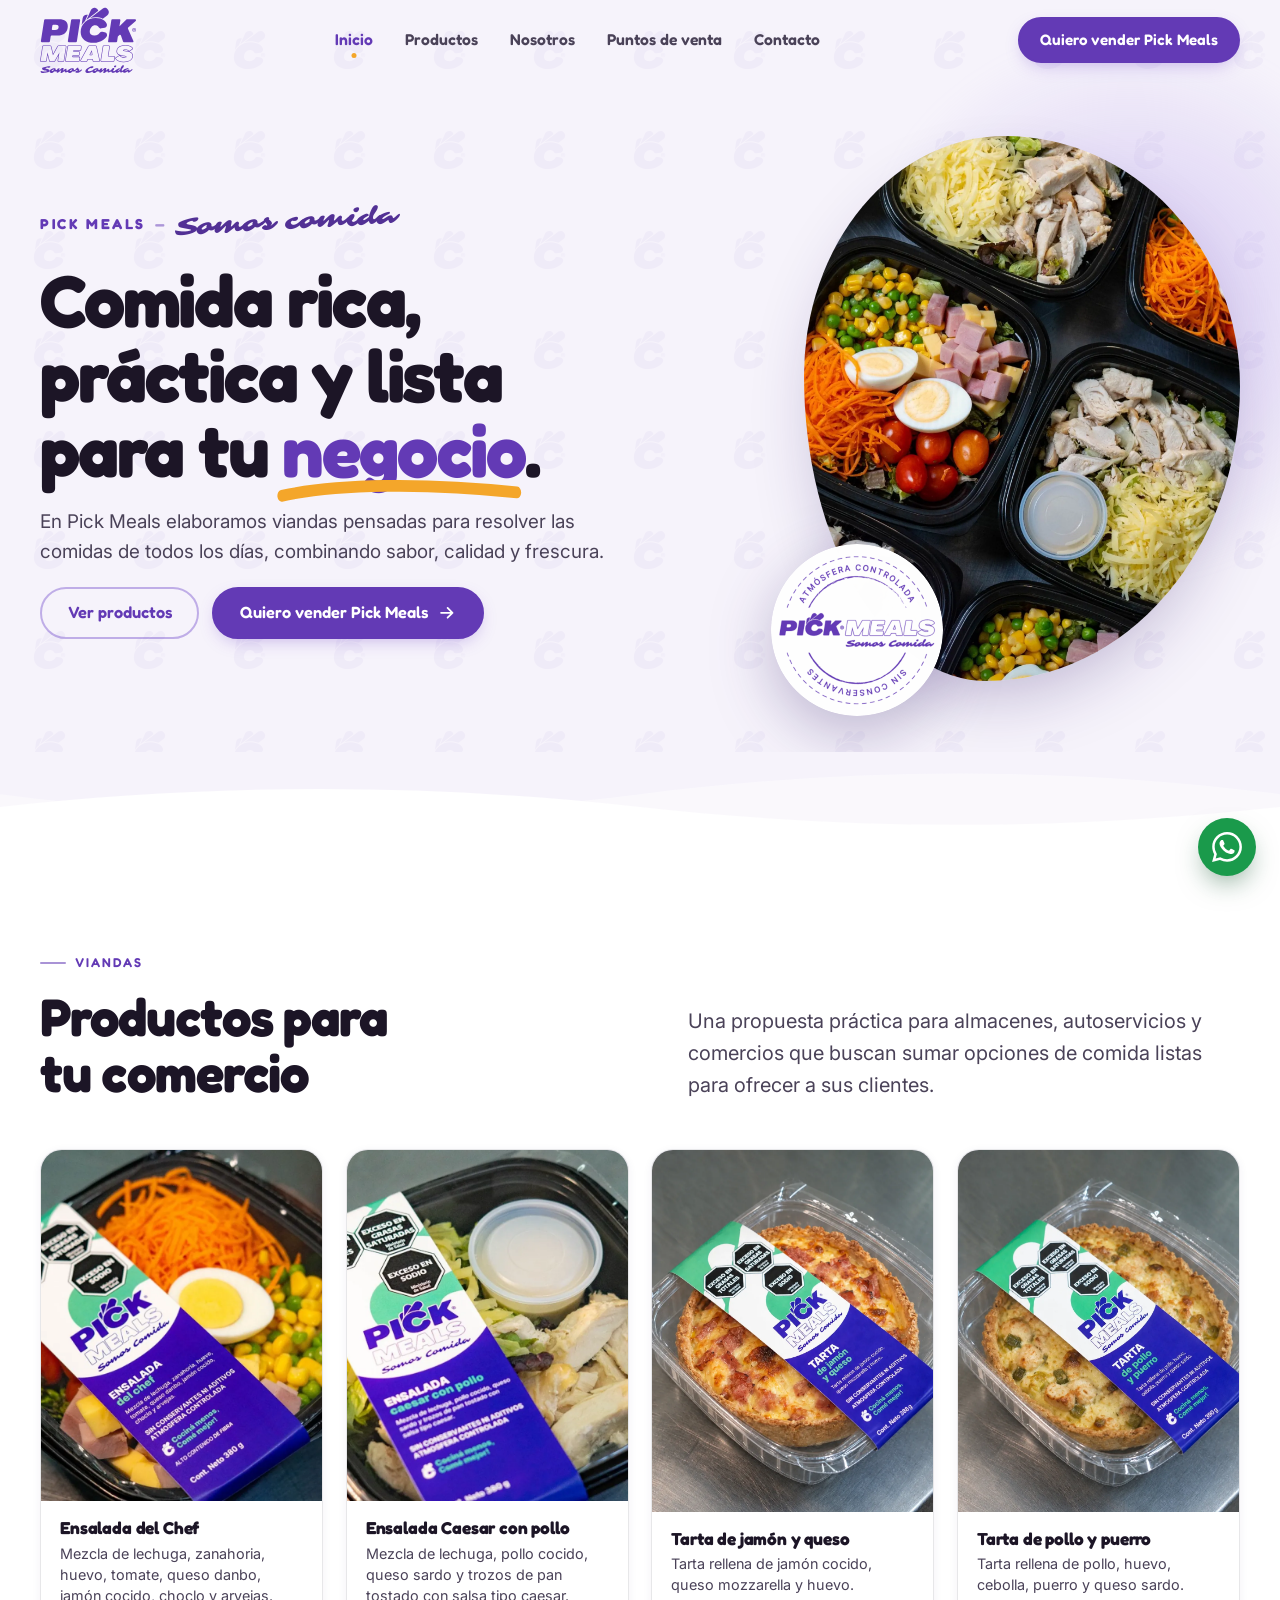
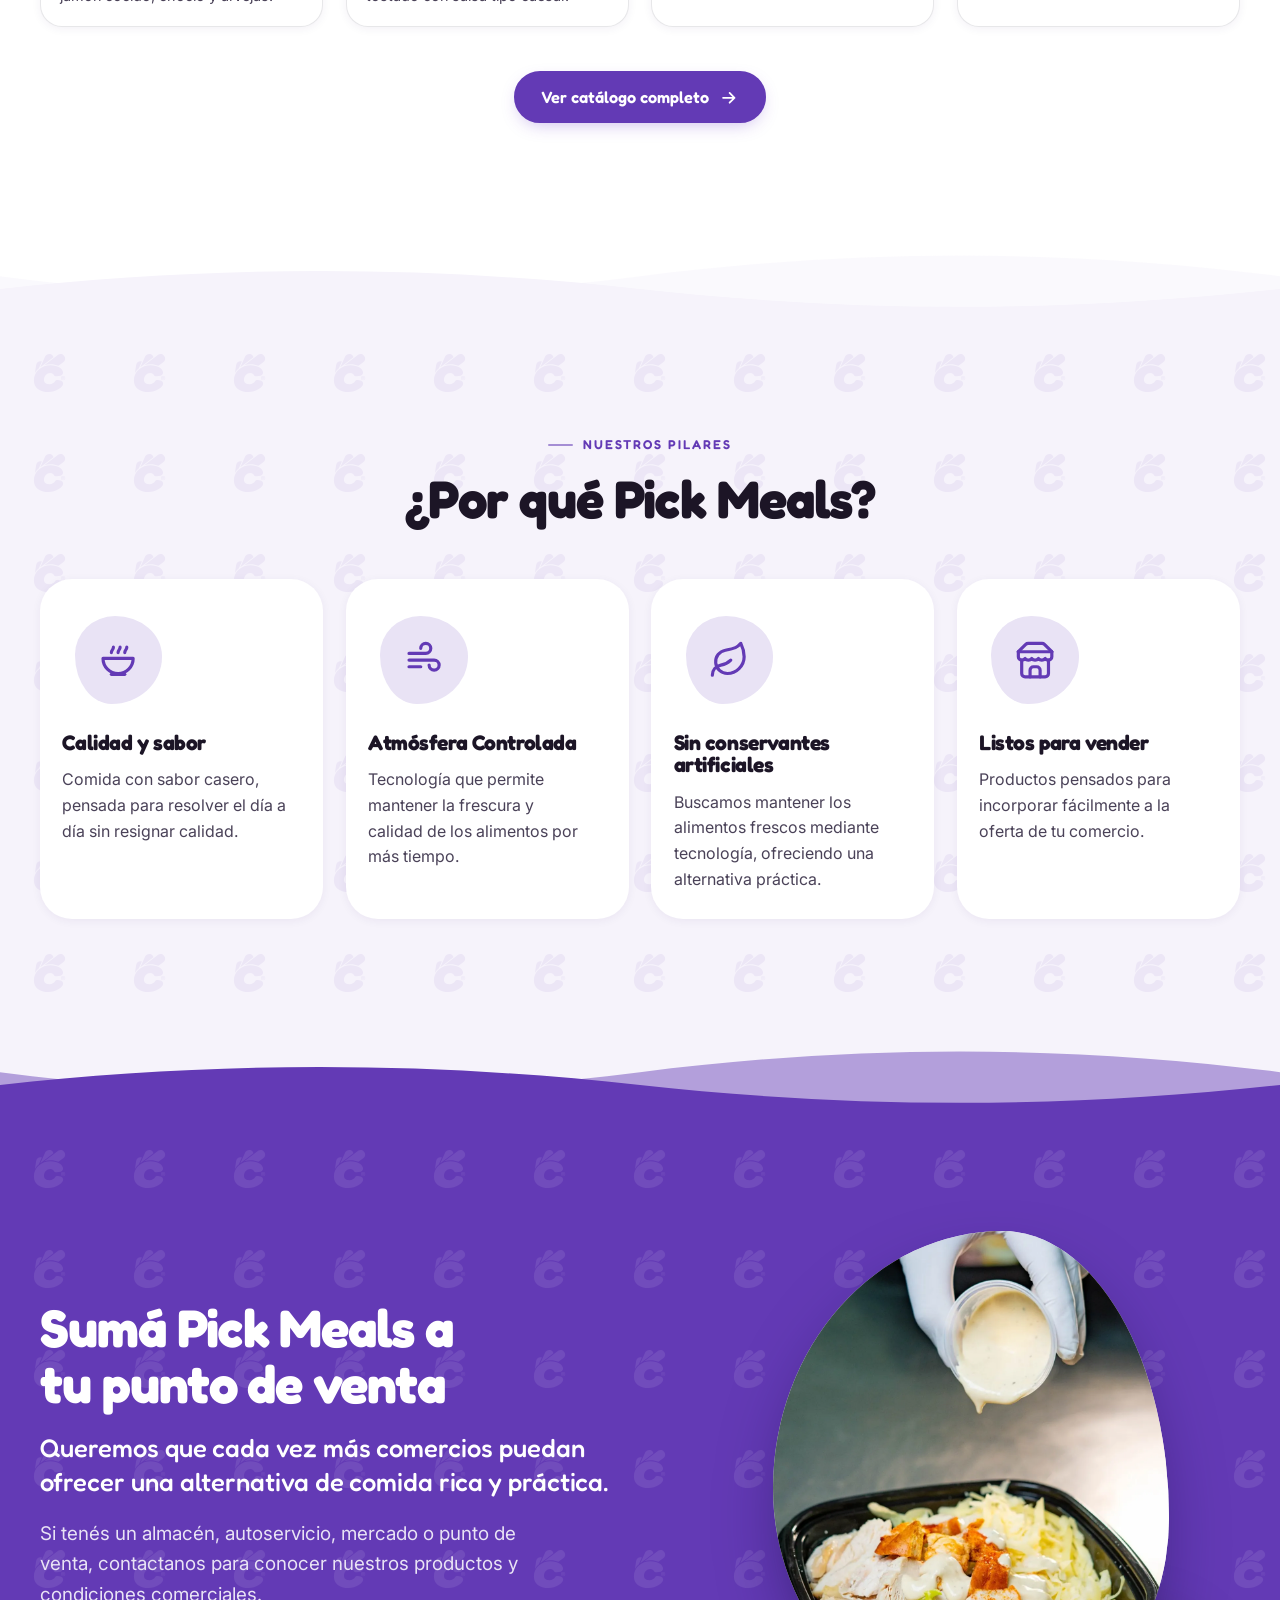
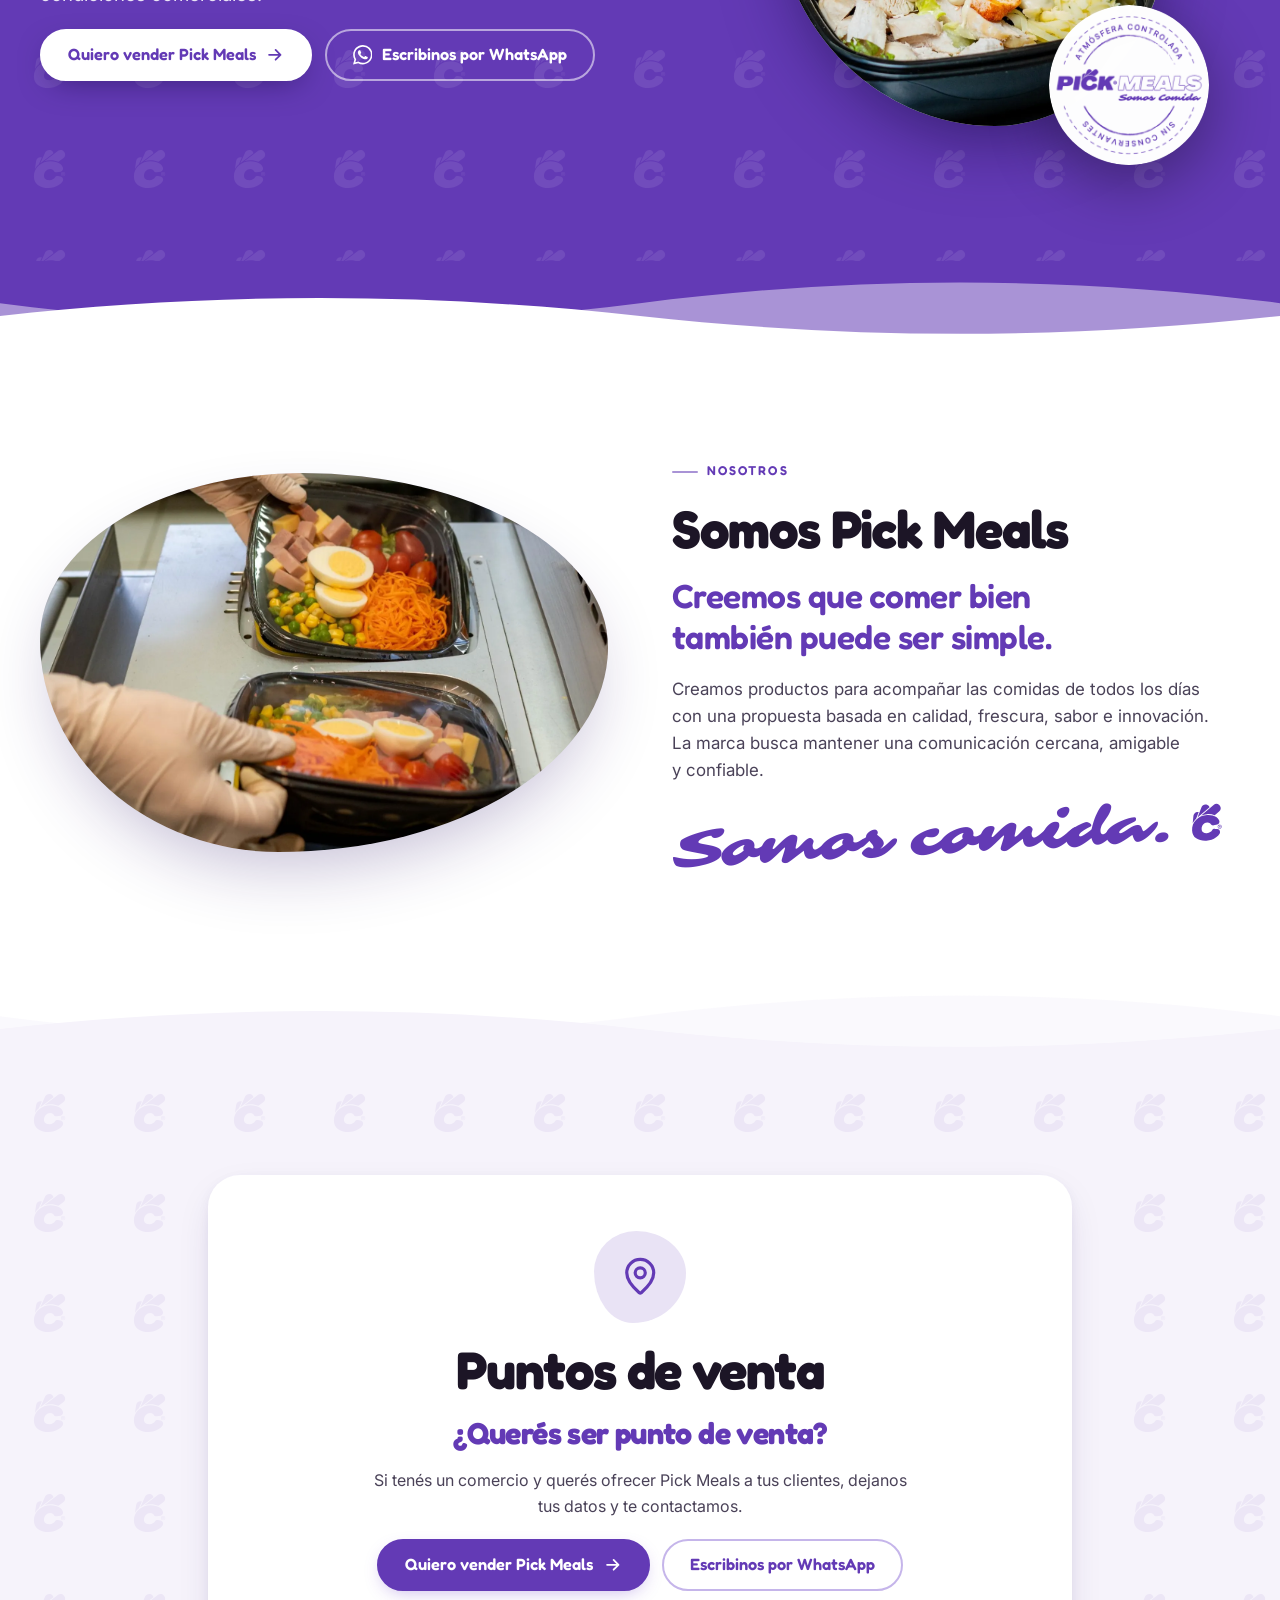
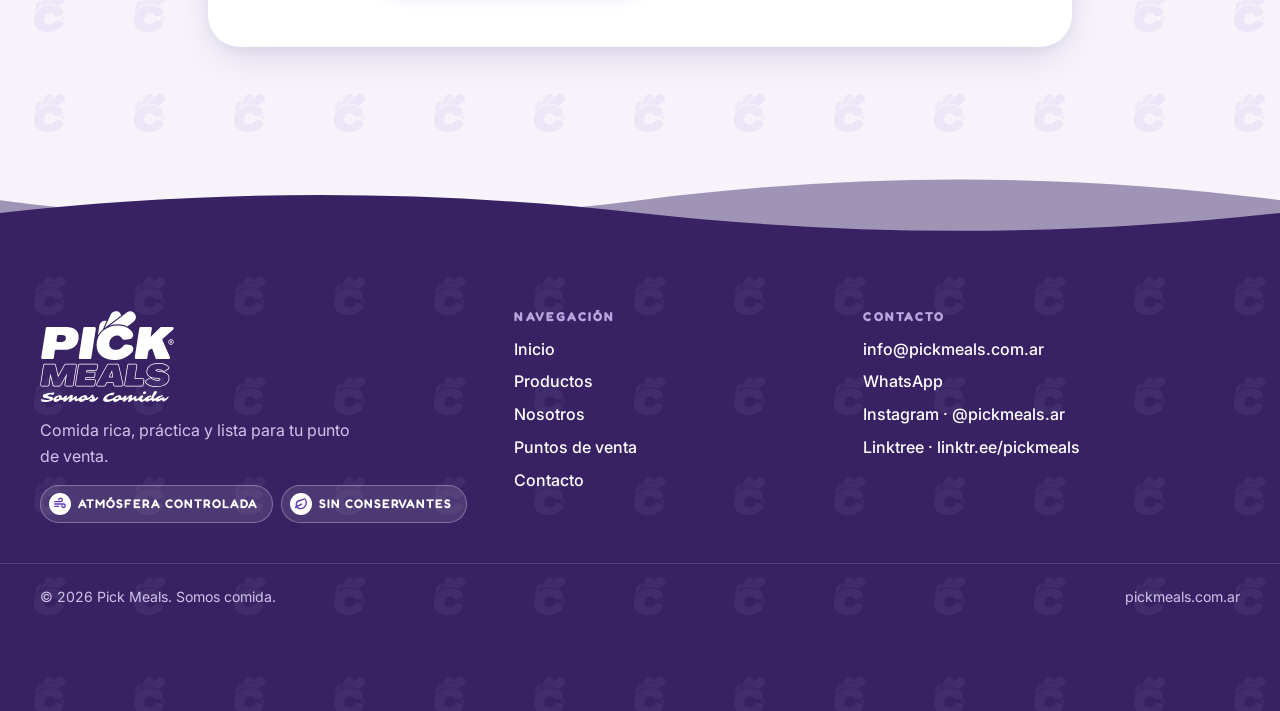
==== commit 10309875: "Logos oficiales del brandbook en vector + sello giratorio corregido - Encabezado y pie: isologotipo " ====
--- a/index.html
+++ b/index.html
@@ -18,7 +18,6 @@
   <meta property="og:title" content="Pick Meals — Comida rica, práctica y lista para tu punto de venta">
   <meta property="og:description" content="Viandas con tecnología de Atmósfera Controlada y sin conservantes artificiales para almacenes, autoservicios, mercados y puntos de venta.">
   <meta property="og:url" content="https://pickmeals.com.ar/">
-  <!-- PENDIENTE: regenerar og-pickmeals.webp con el logo oficial (tools/generar_placeholders.py) -->
   <meta property="og:image" content="https://pickmeals.com.ar/assets/img/og-pickmeals.webp">
   <meta property="og:image:type" content="image/webp">
   <meta property="og:image:width" content="1200">
@@ -29,7 +28,6 @@
   <meta name="twitter:description" content="Viandas con Atmósfera Controlada y sin conservantes artificiales para tu comercio.">
   <meta name="twitter:image" content="https://pickmeals.com.ar/assets/img/og-pickmeals.webp">
 
-  <!-- PENDIENTE: favicon provisorio (brote). Reemplazar con el isotipo oficial cuando llegue el logo. -->
   <link rel="icon" href="assets/img/favicon.svg" type="image/svg+xml">
 
   <link rel="preconnect" href="https://fonts.googleapis.com">
@@ -37,9 +35,9 @@
   <link rel="stylesheet" href="https://fonts.googleapis.com/css2?family=Fredoka:wght@500;600;700&family=Inter:wght@400;500;600;700&family=Sarina&display=swap">
 
   <link rel="preload" as="image" href="assets/img/hero-vianda.webp" fetchpriority="high">
-  <link rel="stylesheet" href="styles.css?v=20261020">
-
-  <!-- PENDIENTE: agregar "logo" (URL del logo oficial en alta) y, si corresponde, "address"/"telephone"
+  <link rel="stylesheet" href="styles.css?v=20261021">
+
+  <!-- PENDIENTE: agregar, si corresponde, "address"/"telephone"
        cuando estén confirmados. Se usa Organization porque Pick Meals es una elaboradora B2B sin local
        de atención al público; FoodEstablishment requiere dirección y horarios que todavía no tenemos. -->
   <script type="application/ld+json">
@@ -52,6 +50,7 @@
         "name": "Pick Meals",
         "alternateName": "PICK MEALS",
         "url": "https://pickmeals.com.ar/",
+        "logo": "https://pickmeals.com.ar/assets/img/logo-pickmeals.svg",
         "slogan": "Somos comida",
         "description": "Elaboramos viandas pensadas para resolver las comidas de todos los días, combinando sabor, calidad y frescura, con tecnología de Atmósfera Controlada y sin conservantes artificiales. Productos para almacenes, autoservicios, mercados y puntos de venta.",
         "email": "info@pickmeals.com.ar",
@@ -94,10 +93,7 @@
   <header class="site-header">
     <div class="container nav">
       <a class="brand" href="index.html" aria-label="Pick Meals — inicio">
-        <!-- PENDIENTE: logo provisorio armado con tipografía. Reemplazar por el logo oficial en alta
-             (assets/img/logo-pickmeals.svg o .webp) y extraer de ahí el hex exacto del violeta. -->
-        <span class="wordmark" aria-hidden="true"><span class="pm-pick">P<span class="wm-i">I<svg class="pm-iso" viewBox="0 0 100 100" focusable="false"><path d="M 47.49 71.94 A 15.60 15.60 0 1 1 55.97 53.76" fill="none" stroke="currentColor" stroke-width="15" stroke-linecap="round"/><path transform="translate(21.0 46.3) rotate(-35)" d="M 0 2 C -7 -3 -7.3 -10 0 -16.5 C 7.3 -10 7 -3 0 2 Z" fill="currentColor"/><path transform="translate(29.4 37.9) rotate(-10)" d="M 0 2 C -8.5 -4.5 -9 -17 0 -27.5 C 9 -17 8.5 -4.5 0 2 Z" fill="currentColor"/><path transform="translate(40.9 34.8) rotate(22)" d="M 0 2 C -8.5 -4.5 -8.5 -16 0 -26 C 9.5 -16 9 -4.5 0 2 Z" fill="currentColor"/></svg></span>CK</span><span class="pm-meals">MEALS</span></span>
-        <span class="brand-script" aria-hidden="true">Somos Comida</span>
+        <img class="brand-logo" src="assets/img/logo-pickmeals.svg" alt="" width="720" height="490" decoding="async">
       </a>
 
       <nav aria-label="Principal">
@@ -142,31 +138,21 @@
       <div class="container hero-grid">
         <div class="hero-copy">
           <p class="hero-kicker hero-in"><span>PICK MEALS</span> <span class="dash">—</span> <span class="script">Somos comida</span></p>
-          <h1 class="hero-title hero-in" id="hero-title" style="--d:1">Comida rica, práctica y lista para tu <span class="hl">punto de venta<svg class="hl-line" viewBox="0 0 200 14" preserveAspectRatio="none" aria-hidden="true"><path d="M3 10C48 3 120 2 197 8"/></svg></span>.</h1>
+          <h1 class="hero-title hero-in" id="hero-title" style="--d:1">Comida rica, práctica y lista para tu <span class="hl">negocio<svg class="hl-line" viewBox="0 0 200 14" preserveAspectRatio="none" aria-hidden="true"><path d="M3 10C48 3 120 2 197 8"/></svg></span>.</h1>
           <p class="hero-lead hero-in" style="--d:2">En Pick Meals elaboramos viandas pensadas para resolver las comidas de todos los días, combinando sabor, calidad y frescura.</p>
           <div class="btn-row hero-actions hero-in" style="--d:3">
             <a class="btn btn--ghost" href="#productos">Ver productos</a>
             <a class="btn" href="contacto.html">Quiero vender Pick Meals <svg viewBox="0 0 24 24" fill="none" stroke="currentColor" stroke-width="2.2" stroke-linecap="round" stroke-linejoin="round" aria-hidden="true"><path d="M5 12h14M13 6l6 6-6 6"/></svg></a>
           </div>
-          <ul class="seal-pills hero-in" role="list" aria-label="Diferenciales de Pick Meals" style="--d:4">
-            <li class="seal-pill"><svg viewBox="0 0 24 24" fill="none" stroke="currentColor" stroke-width="2.4" stroke-linecap="round" aria-hidden="true"><path d="M3 8h10a3 3 0 1 0-3-3"/><path d="M3 12h15a3 3 0 1 1-3 3"/><path d="M3 16h7"/></svg>Atmósfera Controlada</li>
-            <li class="seal-pill"><svg viewBox="0 0 24 24" fill="none" stroke="currentColor" stroke-width="2.4" stroke-linecap="round" stroke-linejoin="round" aria-hidden="true"><path d="M11 20A7 7 0 0 1 9.8 6.1C15.5 5 17 4.48 19 2c1 2 2 4.18 2 8 0 5.5-4.78 10-10 10Z"/><path d="M2 21c0-3 1.85-5.36 5.08-6C9.5 14.52 12 13 13 12"/></svg>Sin conservantes artificiales</li>
-          </ul>
         </div>
 
         <div class="hero-media">
           <div class="blob-back" aria-hidden="true"></div>
           <div class="blob">
-            <!-- FOTO: hero-vianda.webp · 4:5 vertical — ver FOTOS-PENDIENTES.md -->
-            <img src="assets/img/hero-vianda.webp" alt="Vianda Pick Meals lista para ofrecer en el comercio" width="1600" height="2000" fetchpriority="high" loading="eager" decoding="async">
-          </div>
-          <div class="pm-badge" aria-hidden="true">
-            <svg class="pm-iso" viewBox="0 0 100 100" focusable="false">
-              <path d="M 47.49 71.94 A 15.60 15.60 0 1 1 55.97 53.76" fill="none" stroke="currentColor" stroke-width="15" stroke-linecap="round"/>
-              <path transform="translate(21.0 46.3) rotate(-35)" d="M 0 2 C -7 -3 -7.3 -10 0 -16.5 C 7.3 -10 7 -3 0 2 Z" fill="currentColor"/>
-              <path transform="translate(29.4 37.9) rotate(-10)" d="M 0 2 C -8.5 -4.5 -9 -17 0 -27.5 C 9 -17 8.5 -4.5 0 2 Z" fill="currentColor"/>
-              <path transform="translate(40.9 34.8) rotate(22)" d="M 0 2 C -8.5 -4.5 -8.5 -16 0 -26 C 9.5 -16 9 -4.5 0 2 Z" fill="currentColor"/>
-            </svg>
+            <img src="assets/img/hero-vianda.webp" alt="Viandas Pick Meals recién armadas, listas para ofrecer en el comercio" width="1600" height="2000" fetchpriority="high" loading="eager" decoding="async">
+          </div>
+          <div class="seal" aria-hidden="true">
+            <img src="assets/img/logo-seal.png" alt="" loading="eager" decoding="async">
           </div>
         </div>
       </div>
@@ -190,45 +176,37 @@
           </div>
         </div>
 
-        <!-- Catálogo: 4 productos. Jamón y queso / Pollo y puerro ya son reales (foto y datos del
-             cliente). Vianda de ejemplo 3/4 siguen pendientes — reemplazar cuando lleguen. -->
+        <!-- Catálogo: 4 productos, los 4 ya reales. -->
         <ul class="products-grid" role="list">
           <li class="product-card" data-reveal>
+            <figure class="product-media"><img src="assets/img/vianda-ensalada-chef.webp" alt="Ensalada del Chef Pick Meals" width="1200" height="900" loading="lazy" decoding="async"></figure>
+            <div class="product-body">
+              <h3>Ensalada del Chef</h3>
+              <p>Mezcla de lechuga, zanahoria, huevo, tomate, queso danbo, jamón cocido, choclo y arvejas.</p>
+            </div>
+          </li>
+          <li class="product-card" data-reveal style="--d:1">
+            <figure class="product-media"><img src="assets/img/vianda-ensalada-caesar.webp" alt="Ensalada Caesar con pollo Pick Meals" width="1200" height="900" loading="lazy" decoding="async"></figure>
+            <div class="product-body">
+              <h3>Ensalada Caesar con pollo</h3>
+              <p>Mezcla de lechuga, pollo cocido, queso sardo y trozos de pan tostado con salsa tipo caesar.</p>
+            </div>
+          </li>
+          <li class="product-card" data-reveal style="--d:2">
             <figure class="product-media"><img src="assets/img/vianda-jamon-queso.webp" alt="Tarta de jamón y queso Pick Meals" width="1024" height="1536" loading="lazy" decoding="async"></figure>
             <div class="product-body">
               <h3>Tarta de jamón y queso</h3>
-              <p>Tarta rellena de jamón cocido, queso mozzarella y huevo. 388&nbsp;g.</p>
-            </div>
-          </li>
-          <li class="product-card" data-reveal style="--d:1">
+              <p>Tarta rellena de jamón cocido, queso mozzarella y huevo.</p>
+            </div>
+          </li>
+          <li class="product-card" data-reveal style="--d:3">
             <figure class="product-media"><img src="assets/img/vianda-pollo-puerro.webp" alt="Tarta de pollo y puerro Pick Meals" width="1024" height="1536" loading="lazy" decoding="async"></figure>
             <div class="product-body">
               <h3>Tarta de pollo y puerro</h3>
-              <p>Tarta rellena de pollo, huevo, cebolla, puerro y queso sardo. 390&nbsp;g.</p>
-            </div>
-          </li>
-          <li class="product-card" data-reveal style="--d:2">
-            <figure class="product-media"><img src="assets/img/vianda-03.webp" alt="Vianda de ejemplo 3" width="1200" height="1500" loading="lazy" decoding="async"></figure>
-            <div class="product-body">
-              <span class="badge-demo">Demo</span>
-              <h3>Vianda de ejemplo 3</h3>
-              <p>Nombre y descripción a confirmar con el catálogo de Pick Meals.</p>
-            </div>
-          </li>
-          <li class="product-card" data-reveal style="--d:3">
-            <figure class="product-media"><img src="assets/img/vianda-04.webp" alt="Vianda de ejemplo 4" width="1200" height="1500" loading="lazy" decoding="async"></figure>
-            <div class="product-body">
-              <span class="badge-demo">Demo</span>
-              <h3>Vianda de ejemplo 4</h3>
-              <p>Nombre y descripción a confirmar con el catálogo de Pick Meals.</p>
-            </div>
-          </li>
-        </ul>
-
-        <p class="demo-note">
-          <svg viewBox="0 0 24 24" fill="none" stroke="currentColor" stroke-width="2" stroke-linecap="round" aria-hidden="true"><circle cx="12" cy="12" r="10"/><path d="M12 16v-4M12 8h.01"/></svg>
-          <span>2 de 4 viandas ya son reales. Las otras 2 son de ejemplo: el catálogo definitivo se completa cuando lleguen el resto de las fotos y fichas.</span>
-        </p>
+              <p>Tarta rellena de pollo, huevo, cebolla, puerro y queso sardo.</p>
+            </div>
+          </li>
+        </ul>
 
         <div class="products-cta">
           <a class="btn" href="productos.html">Ver catálogo completo <svg viewBox="0 0 24 24" fill="none" stroke="currentColor" stroke-width="2.2" stroke-linecap="round" stroke-linejoin="round" aria-hidden="true"><path d="M5 12h14M13 6l6 6-6 6"/></svg></a>
@@ -269,7 +247,7 @@
               <span class="blob-shape"><svg viewBox="0 0 24 24" fill="none" stroke="currentColor" stroke-width="1.9" stroke-linecap="round" stroke-linejoin="round"><path d="M11 20A7 7 0 0 1 9.8 6.1C15.5 5 17 4.48 19 2c1 2 2 4.18 2 8 0 5.5-4.78 10-10 10Z"/><path d="M2 21c0-3 1.85-5.36 5.08-6C9.5 14.52 12 13 13 12"/></svg></span>
             </div>
             <h3>Sin conservantes artificiales</h3>
-            <p>Buscamos mantener los alimentos frescos mediante tecnología, ofreciendo una alternativa práctica y consciente.</p>
+            <p>Buscamos mantener los alimentos frescos mediante tecnología, ofreciendo una alternativa práctica.</p>
           </li>
           <li class="pillar" data-reveal style="--d:3">
             <div class="pillar-icon" aria-hidden="true">
@@ -291,9 +269,8 @@
     <section class="section section--violet section--pattern on-violet" id="sumate" aria-labelledby="sumate-title">
       <div class="container convert-grid">
         <div class="convert-copy" data-reveal>
-          <p class="eyebrow">Para comercios</p>
           <h2 class="h2" id="sumate-title">Sumá Pick Meals a tu punto de venta</h2>
-          <p class="convert-lead">Queremos que cada vez más comercios puedan ofrecer una alternativa de comida real, rica y práctica.</p>
+          <p class="convert-lead">Queremos que cada vez más comercios puedan ofrecer una alternativa de comida rica y práctica.</p>
           <p>Si tenés un almacén, autoservicio, mercado o punto de venta, contactanos para conocer nuestros productos y condiciones comerciales.</p>
           <div class="btn-row">
             <a class="btn btn--light" href="contacto.html">Quiero vender Pick Meals <svg viewBox="0 0 24 24" fill="none" stroke="currentColor" stroke-width="2.2" stroke-linecap="round" stroke-linejoin="round" aria-hidden="true"><path d="M5 12h14M13 6l6 6-6 6"/></svg></a>
@@ -303,16 +280,10 @@
 
         <div class="convert-media" data-reveal style="--d:1">
           <div class="blob blob--b">
-            <!-- FOTO: punto-de-venta.webp · 4:5 vertical — ver FOTOS-PENDIENTES.md -->
-            <img src="assets/img/punto-de-venta.webp" alt="Viandas Pick Meals en la heladera de un comercio" width="1200" height="1500" loading="lazy" decoding="async">
-          </div>
-          <div class="pm-badge pm-badge--light" aria-hidden="true">
-            <svg class="pm-iso" viewBox="0 0 100 100" focusable="false">
-              <path d="M 47.49 71.94 A 15.60 15.60 0 1 1 55.97 53.76" fill="none" stroke="currentColor" stroke-width="15" stroke-linecap="round"/>
-              <path transform="translate(21.0 46.3) rotate(-35)" d="M 0 2 C -7 -3 -7.3 -10 0 -16.5 C 7.3 -10 7 -3 0 2 Z" fill="currentColor"/>
-              <path transform="translate(29.4 37.9) rotate(-10)" d="M 0 2 C -8.5 -4.5 -9 -17 0 -27.5 C 9 -17 8.5 -4.5 0 2 Z" fill="currentColor"/>
-              <path transform="translate(40.9 34.8) rotate(22)" d="M 0 2 C -8.5 -4.5 -8.5 -16 0 -26 C 9.5 -16 9 -4.5 0 2 Z" fill="currentColor"/>
-            </svg>
+            <img src="assets/img/punto-de-venta.webp" alt="Preparación de una vianda Pick Meals, lista para tu comercio" width="1200" height="1500" loading="lazy" decoding="async">
+          </div>
+          <div class="seal seal--light" aria-hidden="true">
+            <img src="assets/img/logo-seal.png" alt="" loading="lazy" decoding="async">
           </div>
         </div>
       </div>
@@ -328,16 +299,7 @@
       <div class="container about-grid">
         <div class="about-media" data-reveal>
           <div class="blob">
-            <!-- FOTO: nosotros-cocina.webp · 3:2 horizontal — ver FOTOS-PENDIENTES.md -->
-            <img src="assets/img/nosotros-cocina.webp" alt="Elaboración de viandas en la cocina de Pick Meals" width="1500" height="1000" loading="lazy" decoding="async">
-          </div>
-          <div class="pm-badge" aria-hidden="true">
-            <svg class="pm-iso" viewBox="0 0 100 100" focusable="false">
-              <path d="M 47.49 71.94 A 15.60 15.60 0 1 1 55.97 53.76" fill="none" stroke="currentColor" stroke-width="15" stroke-linecap="round"/>
-              <path transform="translate(21.0 46.3) rotate(-35)" d="M 0 2 C -7 -3 -7.3 -10 0 -16.5 C 7.3 -10 7 -3 0 2 Z" fill="currentColor"/>
-              <path transform="translate(29.4 37.9) rotate(-10)" d="M 0 2 C -8.5 -4.5 -9 -17 0 -27.5 C 9 -17 8.5 -4.5 0 2 Z" fill="currentColor"/>
-              <path transform="translate(40.9 34.8) rotate(22)" d="M 0 2 C -8.5 -4.5 -8.5 -16 0 -26 C 9.5 -16 9 -4.5 0 2 Z" fill="currentColor"/>
-            </svg>
+            <img src="assets/img/nosotros-cocina.webp" alt="Equipo de Pick Meals envasando viandas en planta" width="1500" height="1000" loading="lazy" decoding="async">
           </div>
         </div>
 
@@ -346,12 +308,7 @@
           <h2 class="h2" id="nosotros-title">Somos Pick Meals</h2>
           <p class="about-lead">Creemos que comer bien también puede ser simple.</p>
           <p>Creamos productos para acompañar las comidas de todos los días con una propuesta basada en calidad, frescura, sabor e innovación. La marca busca mantener una comunicación cercana, amigable y confiable.</p>
-          <p class="about-sign">Somos comida. <svg class="pm-iso" viewBox="0 0 100 100" aria-hidden="true" focusable="false">
-            <path d="M 47.49 71.94 A 15.60 15.60 0 1 1 55.97 53.76" fill="none" stroke="currentColor" stroke-width="15" stroke-linecap="round"/>
-            <path transform="translate(21.0 46.3) rotate(-35)" d="M 0 2 C -7 -3 -7.3 -10 0 -16.5 C 7.3 -10 7 -3 0 2 Z" fill="currentColor"/>
-            <path transform="translate(29.4 37.9) rotate(-10)" d="M 0 2 C -8.5 -4.5 -9 -17 0 -27.5 C 9 -17 8.5 -4.5 0 2 Z" fill="currentColor"/>
-            <path transform="translate(40.9 34.8) rotate(22)" d="M 0 2 C -8.5 -4.5 -8.5 -16 0 -26 C 9.5 -16 9 -4.5 0 2 Z" fill="currentColor"/>
-          </svg></p>
+          <p class="about-sign">Somos comida. <svg class="pm-iso" viewBox="0 0 83.14 100.0" aria-hidden="true" focusable="false" fill="currentColor"><path d="M78.67 64.73C78.31 65.34 77.83 65.82 77.22 66.18C76.61 66.54 75.94 66.72 75.20 66.72C74.46 66.72 73.78 66.54 73.17 66.18C72.57 65.82 72.08 65.34 71.72 64.73C71.36 64.12 71.18 63.45 71.18 62.71C71.18 61.97 71.36 61.29 71.72 60.68C72.08 60.08 72.57 59.59 73.17 59.23C73.78 58.87 74.46 58.69 75.20 58.69C75.94 58.69 76.61 58.87 77.22 59.23C77.83 59.59 78.31 60.08 78.67 60.68C79.03 61.29 79.22 61.97 79.22 62.71C79.22 63.45 79.03 64.12 78.67 64.73ZM80.07 60.65C79.80 60.01 79.42 59.45 78.94 58.97C78.45 58.48 77.89 58.10 77.25 57.83C76.61 57.56 75.93 57.42 75.20 57.42C74.47 57.42 73.78 57.56 73.14 57.83C72.50 58.10 71.94 58.48 71.46 58.97C70.97 59.45 70.59 60.01 70.32 60.65C70.05 61.29 69.91 61.98 69.91 62.71C69.91 63.44 70.05 64.12 70.32 64.76C70.59 65.40 70.97 65.96 71.46 66.45C71.94 66.93 72.50 67.31 73.14 67.58C73.78 67.86 74.47 67.99 75.20 67.99C75.93 67.99 76.61 67.86 77.25 67.58C77.89 67.31 78.45 66.93 78.94 66.45C79.42 65.96 79.80 65.40 80.07 64.76C80.35 64.12 80.48 63.44 80.48 62.71C80.48 61.98 80.35 61.29 80.07 60.65Z"/><path d="M74.42 61L75.44 61C75.56 61 75.71 61.05 75.88 61.16C76.05 61.27 76.13 61.47 76.13 61.77C76.13 62.06 76.05 62.28 75.88 62.42C75.71 62.57 75.55 62.64 75.41 62.64L74.42 62.64L74.42 61ZM77.05 62.68C77.23 62.43 77.31 62.13 77.31 61.77C77.31 61.42 77.23 61.12 77.06 60.89C76.90 60.66 76.70 60.49 76.47 60.38C76.23 60.26 76.02 60.21 75.82 60.21L73.35 60.21L73.35 65.09L74.42 65.09L74.42 63.43L75.48 63.43L76.33 65.09L77.51 65.09L76.51 63.19C76.72 63.06 76.90 62.90 77.05 62.68Z"/><path d="M18.77 20.89C13.29 20.89 8.63 24.96 7.78 30.49L4.81 49.71C6.88 46.04 9.60 42.66 13.01 39.62C13.46 39.22 13.93 38.86 14.39 38.49L22.14 21.46C21.08 21.11 19.95 20.89 18.77 20.89Z"/><path d="M43.51 2.68C42.49 2.38 41.46 2.23 40.44 2.23C36.21 2.23 32.23 4.72 30.36 8.81L18.26 35.36L51.14 10.53C50.13 6.90 47.39 3.82 43.51 2.68Z"/><path d="M63.64 32.11L75.60 23.08C80.94 19.75 82.11 12.31 78.06 7.43L76.83 5.94C74.83 3.54 71.97 2.27 69.06 2.27C67.24 2.27 65.41 2.76 63.77 3.79L28.19 30.67C33.04 28.99 38.24 28.11 43.79 28.11C51.52 28.11 58.17 29.45 63.64 32.11Z"/><path d="M38.57 97.77C27.39 97.77 18.54 95.16 12.02 89.94C5.50 84.72 2.24 77.60 2.24 68.59C2.24 57.68 6.33 48.58 14.50 41.28C22.67 33.99 32.43 30.34 43.79 30.34C53.70 30.34 61.59 32.58 67.47 37.06C70.60 39.44 72.93 42.25 74.48 45.51C76.68 50.16 73.87 55.69 68.90 56.61L59.79 58.30C56.52 58.91 53.43 57.18 51.66 54.30C51.22 53.59 50.70 52.95 50.09 52.40C48.26 50.74 45.79 49.91 42.66 49.91C38.49 49.91 34.91 51.60 31.92 54.98C28.94 58.36 27.45 62.30 27.45 66.81C27.45 70.31 28.62 73.05 30.97 75.04C33.32 77.03 36.49 78.02 40.49 78.02C44.25 78.02 47.61 77.03 50.57 75.04C52.26 73.90 53.64 72.54 54.72 70.95C56.40 68.50 59.40 67.38 62.30 67.79L68.79 68.70C74.53 69.51 77.46 76.36 73.97 81.09C71.45 84.50 68.24 87.51 64.34 90.12C56.72 95.22 48.13 97.77 38.57 97.77Z"/></svg></p>
         </div>
       </div>
     </section>
@@ -401,8 +358,7 @@
     <div class="container footer-grid">
       <div class="footer-brand">
         <a class="brand" href="index.html" aria-label="Pick Meals — inicio">
-          <span class="wordmark" aria-hidden="true"><span class="pm-pick">P<span class="wm-i">I<svg class="pm-iso" viewBox="0 0 100 100" focusable="false"><path d="M 47.49 71.94 A 15.60 15.60 0 1 1 55.97 53.76" fill="none" stroke="currentColor" stroke-width="15" stroke-linecap="round"/><path transform="translate(21.0 46.3) rotate(-35)" d="M 0 2 C -7 -3 -7.3 -10 0 -16.5 C 7.3 -10 7 -3 0 2 Z" fill="currentColor"/><path transform="translate(29.4 37.9) rotate(-10)" d="M 0 2 C -8.5 -4.5 -9 -17 0 -27.5 C 9 -17 8.5 -4.5 0 2 Z" fill="currentColor"/><path transform="translate(40.9 34.8) rotate(22)" d="M 0 2 C -8.5 -4.5 -8.5 -16 0 -26 C 9.5 -16 9 -4.5 0 2 Z" fill="currentColor"/></svg></span>CK</span><span class="pm-meals">MEALS</span></span>
-          <span class="brand-script" aria-hidden="true">Somos Comida</span>
+          <img class="brand-logo" src="assets/img/logo-pickmeals-blanco.svg" alt="" width="720" height="490" decoding="async">
         </a>
         <p>Comida rica, práctica y lista para tu punto de venta.</p>
         <ul class="seal-pills" role="list" aria-label="Diferenciales de Pick Meals">
--- a/styles.css
+++ b/styles.css
@@ -47,8 +47,8 @@
 
   /* Patrón de marca — el isotipo oficial (mano "pick" formando una C) tileado en baja opacidad,
      tal como lo define el Brandbook p.26 "Tramas Isotipo". */
-  --pattern-violet: url("data:image/svg+xml,%3Csvg xmlns='http://www.w3.org/2000/svg' width='100' height='100' viewBox='0 0 100 100'%3E%3Cg transform='translate(14 10) scale(0.46)'%3E%3Cpath d='M 47.49 71.94 A 15.60 15.60 0 1 1 55.97 53.76' fill='none' stroke='%23633AB5' stroke-width='15' stroke-linecap='round'/%3E%3Cpath transform='translate(21.0 46.3) rotate(-35)' d='M 0 2 C -7 -3 -7.3 -10 0 -16.5 C 7.3 -10 7 -3 0 2 Z' fill='%23633AB5'/%3E%3Cpath transform='translate(29.4 37.9) rotate(-10)' d='M 0 2 C -8.5 -4.5 -9 -17 0 -27.5 C 9 -17 8.5 -4.5 0 2 Z' fill='%23633AB5'/%3E%3Cpath transform='translate(40.9 34.8) rotate(22)' d='M 0 2 C -8.5 -4.5 -8.5 -16 0 -26 C 9.5 -16 9 -4.5 0 2 Z' fill='%23633AB5'/%3E%3C/g%3E%3C/svg%3E");
-  --pattern-white:  url("data:image/svg+xml,%3Csvg xmlns='http://www.w3.org/2000/svg' width='100' height='100' viewBox='0 0 100 100'%3E%3Cg transform='translate(14 10) scale(0.46)'%3E%3Cpath d='M 47.49 71.94 A 15.60 15.60 0 1 1 55.97 53.76' fill='none' stroke='%23FFFFFF' stroke-width='15' stroke-linecap='round'/%3E%3Cpath transform='translate(21.0 46.3) rotate(-35)' d='M 0 2 C -7 -3 -7.3 -10 0 -16.5 C 7.3 -10 7 -3 0 2 Z' fill='%23FFFFFF'/%3E%3Cpath transform='translate(29.4 37.9) rotate(-10)' d='M 0 2 C -8.5 -4.5 -9 -17 0 -27.5 C 9 -17 8.5 -4.5 0 2 Z' fill='%23FFFFFF'/%3E%3Cpath transform='translate(40.9 34.8) rotate(22)' d='M 0 2 C -8.5 -4.5 -8.5 -16 0 -26 C 9.5 -16 9 -4.5 0 2 Z' fill='%23FFFFFF'/%3E%3C/g%3E%3C/svg%3E");
+  --pattern-violet: url("data:image/svg+xml,%3Csvg xmlns='http://www.w3.org/2000/svg' width='100' height='100' viewBox='0 0 100 100'%3E%3Cg transform='translate(33 30) scale(0.4)' fill='%23633AB5'%3E%3Cpath d='M78.67 64.73C78.31 65.34 77.83 65.82 77.22 66.18C76.61 66.54 75.94 66.72 75.20 66.72C74.46 66.72 73.78 66.54 73.17 66.18C72.57 65.82 72.08 65.34 71.72 64.73C71.36 64.12 71.18 63.45 71.18 62.71C71.18 61.97 71.36 61.29 71.72 60.68C72.08 60.08 72.57 59.59 73.17 59.23C73.78 58.87 74.46 58.69 75.20 58.69C75.94 58.69 76.61 58.87 77.22 59.23C77.83 59.59 78.31 60.08 78.67 60.68C79.03 61.29 79.22 61.97 79.22 62.71C79.22 63.45 79.03 64.12 78.67 64.73ZM80.07 60.65C79.80 60.01 79.42 59.45 78.94 58.97C78.45 58.48 77.89 58.10 77.25 57.83C76.61 57.56 75.93 57.42 75.20 57.42C74.47 57.42 73.78 57.56 73.14 57.83C72.50 58.10 71.94 58.48 71.46 58.97C70.97 59.45 70.59 60.01 70.32 60.65C70.05 61.29 69.91 61.98 69.91 62.71C69.91 63.44 70.05 64.12 70.32 64.76C70.59 65.40 70.97 65.96 71.46 66.45C71.94 66.93 72.50 67.31 73.14 67.58C73.78 67.86 74.47 67.99 75.20 67.99C75.93 67.99 76.61 67.86 77.25 67.58C77.89 67.31 78.45 66.93 78.94 66.45C79.42 65.96 79.80 65.40 80.07 64.76C80.35 64.12 80.48 63.44 80.48 62.71C80.48 61.98 80.35 61.29 80.07 60.65Z'/%3E%3Cpath d='M74.42 61L75.44 61C75.56 61 75.71 61.05 75.88 61.16C76.05 61.27 76.13 61.47 76.13 61.77C76.13 62.06 76.05 62.28 75.88 62.42C75.71 62.57 75.55 62.64 75.41 62.64L74.42 62.64L74.42 61ZM77.05 62.68C77.23 62.43 77.31 62.13 77.31 61.77C77.31 61.42 77.23 61.12 77.06 60.89C76.90 60.66 76.70 60.49 76.47 60.38C76.23 60.26 76.02 60.21 75.82 60.21L73.35 60.21L73.35 65.09L74.42 65.09L74.42 63.43L75.48 63.43L76.33 65.09L77.51 65.09L76.51 63.19C76.72 63.06 76.90 62.90 77.05 62.68Z'/%3E%3Cpath d='M18.77 20.89C13.29 20.89 8.63 24.96 7.78 30.49L4.81 49.71C6.88 46.04 9.60 42.66 13.01 39.62C13.46 39.22 13.93 38.86 14.39 38.49L22.14 21.46C21.08 21.11 19.95 20.89 18.77 20.89Z'/%3E%3Cpath d='M43.51 2.68C42.49 2.38 41.46 2.23 40.44 2.23C36.21 2.23 32.23 4.72 30.36 8.81L18.26 35.36L51.14 10.53C50.13 6.90 47.39 3.82 43.51 2.68Z'/%3E%3Cpath d='M63.64 32.11L75.60 23.08C80.94 19.75 82.11 12.31 78.06 7.43L76.83 5.94C74.83 3.54 71.97 2.27 69.06 2.27C67.24 2.27 65.41 2.76 63.77 3.79L28.19 30.67C33.04 28.99 38.24 28.11 43.79 28.11C51.52 28.11 58.17 29.45 63.64 32.11Z'/%3E%3Cpath d='M38.57 97.77C27.39 97.77 18.54 95.16 12.02 89.94C5.50 84.72 2.24 77.60 2.24 68.59C2.24 57.68 6.33 48.58 14.50 41.28C22.67 33.99 32.43 30.34 43.79 30.34C53.70 30.34 61.59 32.58 67.47 37.06C70.60 39.44 72.93 42.25 74.48 45.51C76.68 50.16 73.87 55.69 68.90 56.61L59.79 58.30C56.52 58.91 53.43 57.18 51.66 54.30C51.22 53.59 50.70 52.95 50.09 52.40C48.26 50.74 45.79 49.91 42.66 49.91C38.49 49.91 34.91 51.60 31.92 54.98C28.94 58.36 27.45 62.30 27.45 66.81C27.45 70.31 28.62 73.05 30.97 75.04C33.32 77.03 36.49 78.02 40.49 78.02C44.25 78.02 47.61 77.03 50.57 75.04C52.26 73.90 53.64 72.54 54.72 70.95C56.40 68.50 59.40 67.38 62.30 67.79L68.79 68.70C74.53 69.51 77.46 76.36 73.97 81.09C71.45 84.50 68.24 87.51 64.34 90.12C56.72 95.22 48.13 97.77 38.57 97.77Z'/%3E%3C/g%3E%3C/svg%3E");
+  --pattern-white:  url("data:image/svg+xml,%3Csvg xmlns='http://www.w3.org/2000/svg' width='100' height='100' viewBox='0 0 100 100'%3E%3Cg transform='translate(33 30) scale(0.4)' fill='%23FFFFFF'%3E%3Cpath d='M78.67 64.73C78.31 65.34 77.83 65.82 77.22 66.18C76.61 66.54 75.94 66.72 75.20 66.72C74.46 66.72 73.78 66.54 73.17 66.18C72.57 65.82 72.08 65.34 71.72 64.73C71.36 64.12 71.18 63.45 71.18 62.71C71.18 61.97 71.36 61.29 71.72 60.68C72.08 60.08 72.57 59.59 73.17 59.23C73.78 58.87 74.46 58.69 75.20 58.69C75.94 58.69 76.61 58.87 77.22 59.23C77.83 59.59 78.31 60.08 78.67 60.68C79.03 61.29 79.22 61.97 79.22 62.71C79.22 63.45 79.03 64.12 78.67 64.73ZM80.07 60.65C79.80 60.01 79.42 59.45 78.94 58.97C78.45 58.48 77.89 58.10 77.25 57.83C76.61 57.56 75.93 57.42 75.20 57.42C74.47 57.42 73.78 57.56 73.14 57.83C72.50 58.10 71.94 58.48 71.46 58.97C70.97 59.45 70.59 60.01 70.32 60.65C70.05 61.29 69.91 61.98 69.91 62.71C69.91 63.44 70.05 64.12 70.32 64.76C70.59 65.40 70.97 65.96 71.46 66.45C71.94 66.93 72.50 67.31 73.14 67.58C73.78 67.86 74.47 67.99 75.20 67.99C75.93 67.99 76.61 67.86 77.25 67.58C77.89 67.31 78.45 66.93 78.94 66.45C79.42 65.96 79.80 65.40 80.07 64.76C80.35 64.12 80.48 63.44 80.48 62.71C80.48 61.98 80.35 61.29 80.07 60.65Z'/%3E%3Cpath d='M74.42 61L75.44 61C75.56 61 75.71 61.05 75.88 61.16C76.05 61.27 76.13 61.47 76.13 61.77C76.13 62.06 76.05 62.28 75.88 62.42C75.71 62.57 75.55 62.64 75.41 62.64L74.42 62.64L74.42 61ZM77.05 62.68C77.23 62.43 77.31 62.13 77.31 61.77C77.31 61.42 77.23 61.12 77.06 60.89C76.90 60.66 76.70 60.49 76.47 60.38C76.23 60.26 76.02 60.21 75.82 60.21L73.35 60.21L73.35 65.09L74.42 65.09L74.42 63.43L75.48 63.43L76.33 65.09L77.51 65.09L76.51 63.19C76.72 63.06 76.90 62.90 77.05 62.68Z'/%3E%3Cpath d='M18.77 20.89C13.29 20.89 8.63 24.96 7.78 30.49L4.81 49.71C6.88 46.04 9.60 42.66 13.01 39.62C13.46 39.22 13.93 38.86 14.39 38.49L22.14 21.46C21.08 21.11 19.95 20.89 18.77 20.89Z'/%3E%3Cpath d='M43.51 2.68C42.49 2.38 41.46 2.23 40.44 2.23C36.21 2.23 32.23 4.72 30.36 8.81L18.26 35.36L51.14 10.53C50.13 6.90 47.39 3.82 43.51 2.68Z'/%3E%3Cpath d='M63.64 32.11L75.60 23.08C80.94 19.75 82.11 12.31 78.06 7.43L76.83 5.94C74.83 3.54 71.97 2.27 69.06 2.27C67.24 2.27 65.41 2.76 63.77 3.79L28.19 30.67C33.04 28.99 38.24 28.11 43.79 28.11C51.52 28.11 58.17 29.45 63.64 32.11Z'/%3E%3Cpath d='M38.57 97.77C27.39 97.77 18.54 95.16 12.02 89.94C5.50 84.72 2.24 77.60 2.24 68.59C2.24 57.68 6.33 48.58 14.50 41.28C22.67 33.99 32.43 30.34 43.79 30.34C53.70 30.34 61.59 32.58 67.47 37.06C70.60 39.44 72.93 42.25 74.48 45.51C76.68 50.16 73.87 55.69 68.90 56.61L59.79 58.30C56.52 58.91 53.43 57.18 51.66 54.30C51.22 53.59 50.70 52.95 50.09 52.40C48.26 50.74 45.79 49.91 42.66 49.91C38.49 49.91 34.91 51.60 31.92 54.98C28.94 58.36 27.45 62.30 27.45 66.81C27.45 70.31 28.62 73.05 30.97 75.04C33.32 77.03 36.49 78.02 40.49 78.02C44.25 78.02 47.61 77.03 50.57 75.04C52.26 73.90 53.64 72.54 54.72 70.95C56.40 68.50 59.40 67.38 62.30 67.79L68.79 68.70C74.53 69.51 77.46 76.36 73.97 81.09C71.45 84.50 68.24 87.51 64.34 90.12C56.72 95.22 48.13 97.77 38.57 97.77Z'/%3E%3C/g%3E%3C/svg%3E");
 
   /* Layout */
   --container:   1200px;
@@ -234,62 +234,30 @@
 .link-arrow:hover { border-color: currentColor; gap: .7rem; }
 .link-arrow svg { width: 1.1em; height: 1.1em; flex: none; }
 
-/* ---------- Brand lockup — isotipo oficial + wordmark "PICK" (relleno) / "MEALS" (contorno) + script.
-   Del Brandbook PICK MEALS 2025: el isotipo (mano "pick" formando una C) reemplaza el punto de la
-   "I", "MEALS" va siempre en contorno (nunca relleno), "Somos Comida" en script debajo. ---------- */
+/* ---------- Marca — isologotipo vertical oficial (Brandbook PICK MEALS 2025, p.7), extraído en
+   vector del PDF: assets/img/logo-pickmeals.svg (violeta) y logo-pickmeals-blanco.svg (fondos
+   oscuros). Isotipo suelto: isotipo-pickmeals(-blanco).svg o el SVG en línea .pm-iso. ---------- */
 .pm-iso {
-  width: 1em; height: 1em; max-width: none; /* el reset global pone max-width:100%, que en un
-    contenedor absolute tan angosto como la "I" recortaría el ícono — se anula acá */
+  width: 1em; height: 1em; max-width: none;
   display: inline-block; overflow: visible; vertical-align: -0.08em;
 }
-.brand {
-  display: inline-flex; flex-direction: column; align-items: flex-start;
-  line-height: 1; color: var(--violet);
-  padding-top: .5rem; /* aire para el isotipo */
-}
-.wordmark {
-  font-family: var(--font-display);
-  font-weight: 700;
-  font-style: oblique 6deg;
-  font-size: 1.42rem;
-  letter-spacing: .005em;
-  white-space: nowrap;
-}
-.wm-i { position: relative; display: inline-block; }
-.wm-i .pm-iso {
-  position: absolute; left: 50%; bottom: 74%;
-  width: .92em; height: .92em;
-  transform: translateX(-42%);
-}
-.pm-meals {
-  /* contorno real: -webkit-text-fill-color oculta el relleno sin tocar `color`, así que
-     currentColor (heredado del .brand del contexto: violeta o blanco en el footer) sigue
-     siendo el color correcto del trazo. Sin soporte, el texto queda relleno — nunca invisible. */
-  -webkit-text-fill-color: transparent;
-  -webkit-text-stroke: 1.3px currentColor;
-}
-.brand-script {
-  font-family: var(--font-script); font-weight: 400;
-  font-size: 1.22rem; line-height: .9;
-  margin-top: .12rem; margin-left: auto;
-  color: var(--violet-700);
-}
-.site-footer .brand,
-.site-footer .brand-script { color: var(--white); }
-
-/* ---------- Badge — isotipo en círculo, elemento gráfico recurrente (Brandbook p.26 "Tramas Isotipo") ---------- */
-.pm-badge {
-  --badge-size: 132px;
-  width: var(--badge-size);
+.brand { display: inline-flex; align-items: center; line-height: 0; }
+.brand-logo { display: block; width: auto; height: calc(var(--header-h) - 14px); max-width: none; }
+.site-footer .brand-logo { height: 92px; }
+
+/* ---------- Seal — logo-seal.png real del cliente (sello PICK MEALS con anillo
+   "ATMÓSFERA CONTROLADA" / "SIN CONSERVANTES"), elemento gráfico recurrente. El PNG está
+   recentrado sobre sus anillos y recortado en círculo, así gira sin bamboleo ni bordes sobrantes. ---------- */
+.seal {
+  --seal-size: 168px;
+  width: var(--seal-size);
   aspect-ratio: 1;
   flex: none;
-  display: grid; place-items: center;
   border-radius: 50%;
-  background: var(--violet); color: var(--white);
   filter: drop-shadow(0 18px 30px rgba(43, 21, 102, .28));
 }
-.pm-badge .pm-iso { width: 54%; height: 54%; }
-.pm-badge--light { background: var(--white); color: var(--violet); }
+.seal img { width: 100%; height: 100%; object-fit: contain; display: block; border-radius: 50%; animation: sealSpin 48s linear infinite; }
+.seal--light { filter: drop-shadow(0 18px 30px rgba(0, 0, 0, .35)); } /* mismo PNG: se destaca más sobre fondo violeta */
 
 /* ---------- Pills (sellos chicos en línea) ---------- */
 .seal-pills { display: flex; flex-wrap: wrap; gap: .5rem; }
@@ -733,7 +701,7 @@
   border-radius: 58% 42% 44% 56% / 52% 58% 42% 48%;
   animation: blobMorph 20s ease-in-out infinite alternate-reverse;
 }
-.hero-media .pm-badge { position: absolute; left: -2%; bottom: -2%; --badge-size: clamp(118px, 30vw, 172px); }
+.hero-media .seal { position: absolute; left: -2%; bottom: -2%; --seal-size: clamp(118px, 30vw, 172px); }
 
 /* ---------- Productos (home) ---------- */
 .products-intro { display: grid; gap: 1.1rem; margin-bottom: clamp(2rem, 5vw, 3rem); }
@@ -748,13 +716,12 @@
 .convert-copy .btn-row .btn { flex: 1 1 15rem; }
 .convert-media { position: relative; justify-self: center; width: min(100%, 420px); padding: 0 1.5rem 1.5rem 0; }
 .convert-media .blob { aspect-ratio: 4 / 5; box-shadow: 0 30px 70px -20px rgba(20, 8, 60, .6); }
-.convert-media .pm-badge { position: absolute; right: -4%; bottom: -3%; --badge-size: clamp(116px, 28vw, 160px); }
+.convert-media .seal { position: absolute; right: -4%; bottom: -3%; --seal-size: clamp(116px, 28vw, 160px); }
 
 /* ---------- Somos Pick Meals ---------- */
 .about-grid { display: grid; gap: clamp(2.5rem, 6vw, 4rem); align-items: center; }
 .about-media { position: relative; }
 .about-media .blob { aspect-ratio: 3 / 2; box-shadow: var(--shadow-lg); }
-.about-media .pm-badge { position: absolute; right: 4%; top: -12%; --badge-size: clamp(104px, 24vw, 150px); }
 .about-copy { display: grid; gap: 1.2rem; justify-items: start; }
 .about-lead {
   font-family: var(--font-display); font-weight: 600;
@@ -811,7 +778,7 @@
 .page-hero-grid { position: relative; display: grid; gap: 1.6rem; align-items: center; }
 .page-hero-copy { display: grid; gap: 1.1rem; justify-items: start; max-width: 44rem; }
 .page-title { font-size: clamp(2.3rem, 7vw, 4.2rem); letter-spacing: -.03em; }
-.page-hero .pm-badge { display: none; }
+.page-hero .seal { display: none; }
 .breadcrumb { font-size: .88rem; color: var(--ink-3); }
 .breadcrumb ol { display: flex; flex-wrap: wrap; gap: .4rem; list-style: none; padding: 0; }
 .breadcrumb li + li::before { content: "/"; margin-right: .4rem; opacity: .6; }
@@ -927,7 +894,7 @@
   .claims-grid { grid-template-columns: repeat(2, 1fr); gap: 1.4rem; }
   .products-intro { grid-template-columns: 1.1fr 1fr; align-items: end; gap: 2.5rem; }
   .footer-grid { grid-template-columns: 1.4fr 1fr 1.2fr; }
-  .page-hero .pm-badge { display: block; justify-self: end; --badge-size: 168px; }
+  .page-hero .seal { display: block; justify-self: end; --seal-size: 168px; }
   .page-hero-grid { grid-template-columns: 1fr auto; }
 }
 
@@ -956,8 +923,6 @@
   .nav-toggle, .mobile-menu { display: none; }
   .no-js .nav-links { overflow: visible; font-size: inherit; }
 
-  .wordmark { font-size: 1.55rem; }
-
   .hero { padding-bottom: clamp(2rem, 4vw, 3rem); }
   .hero-grid { grid-template-columns: 1.15fr .85fr; gap: 3rem; }
   .hero-media { justify-self: end; }
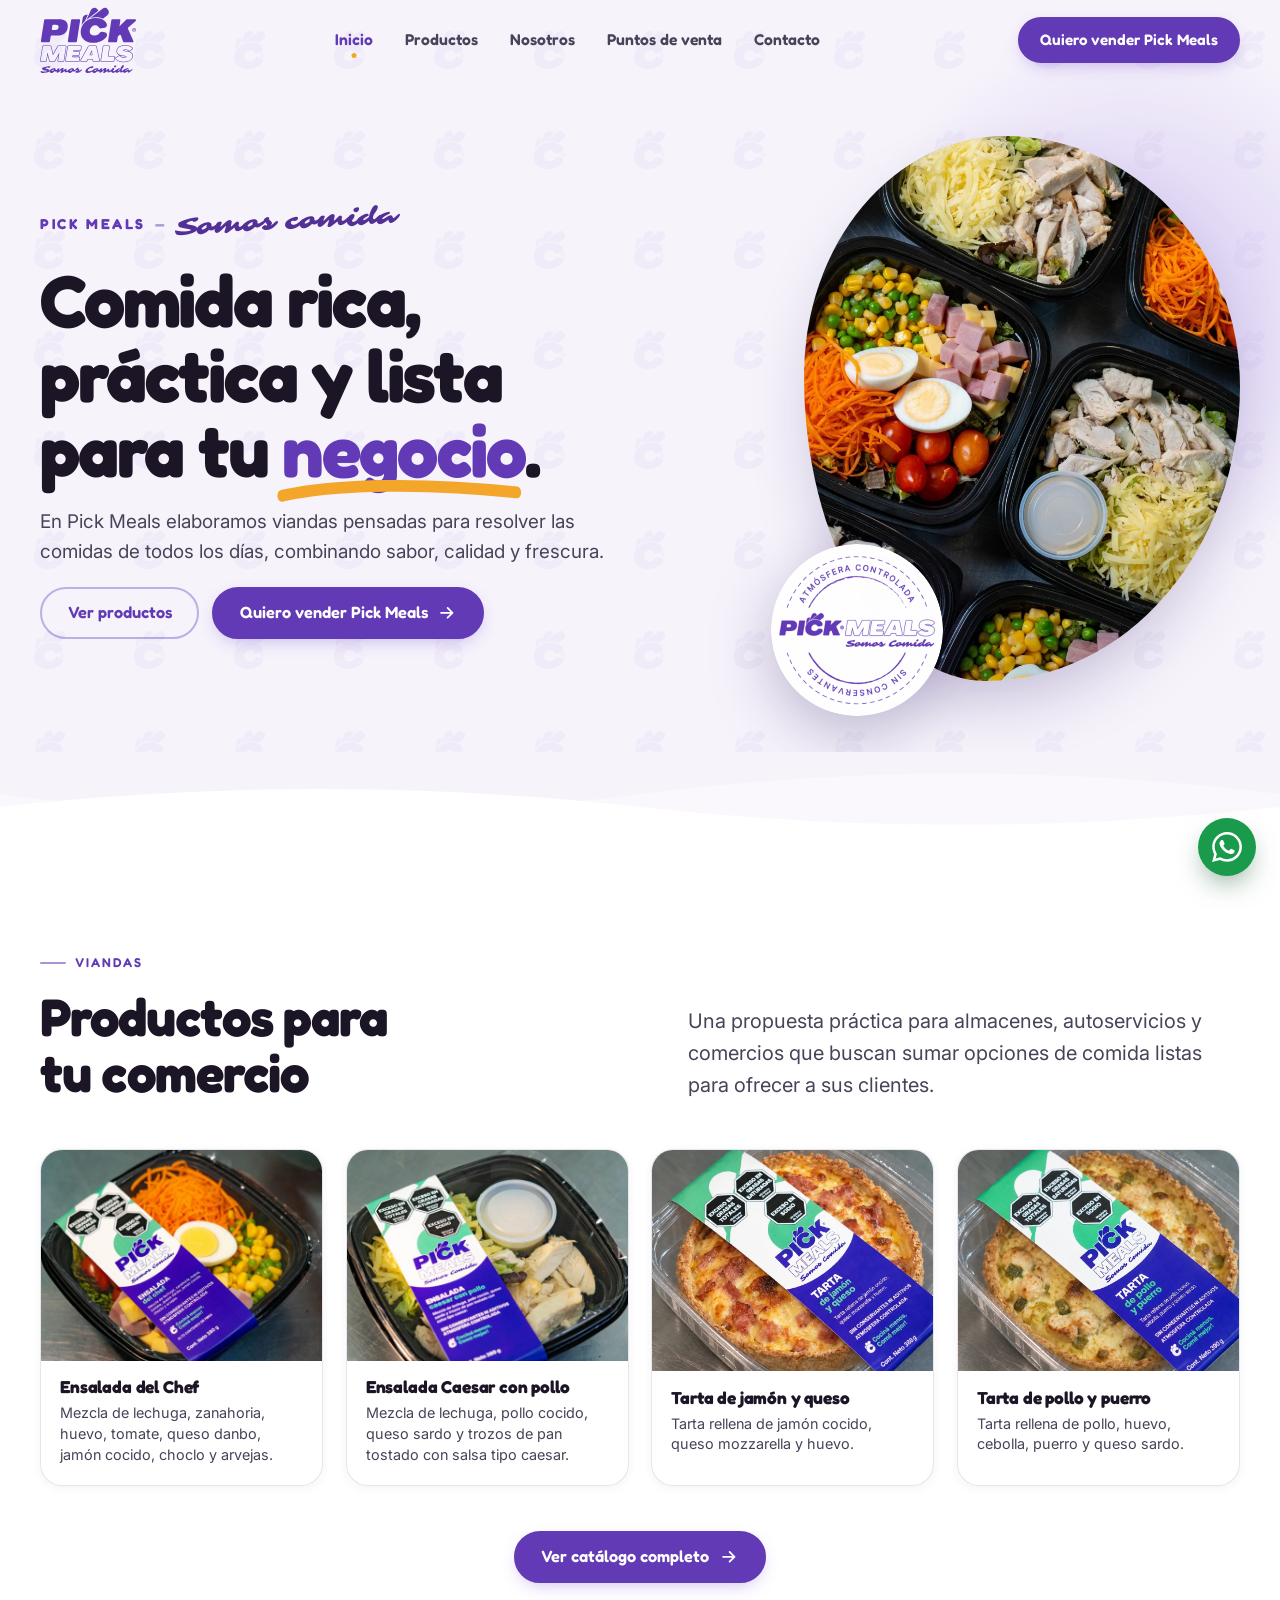
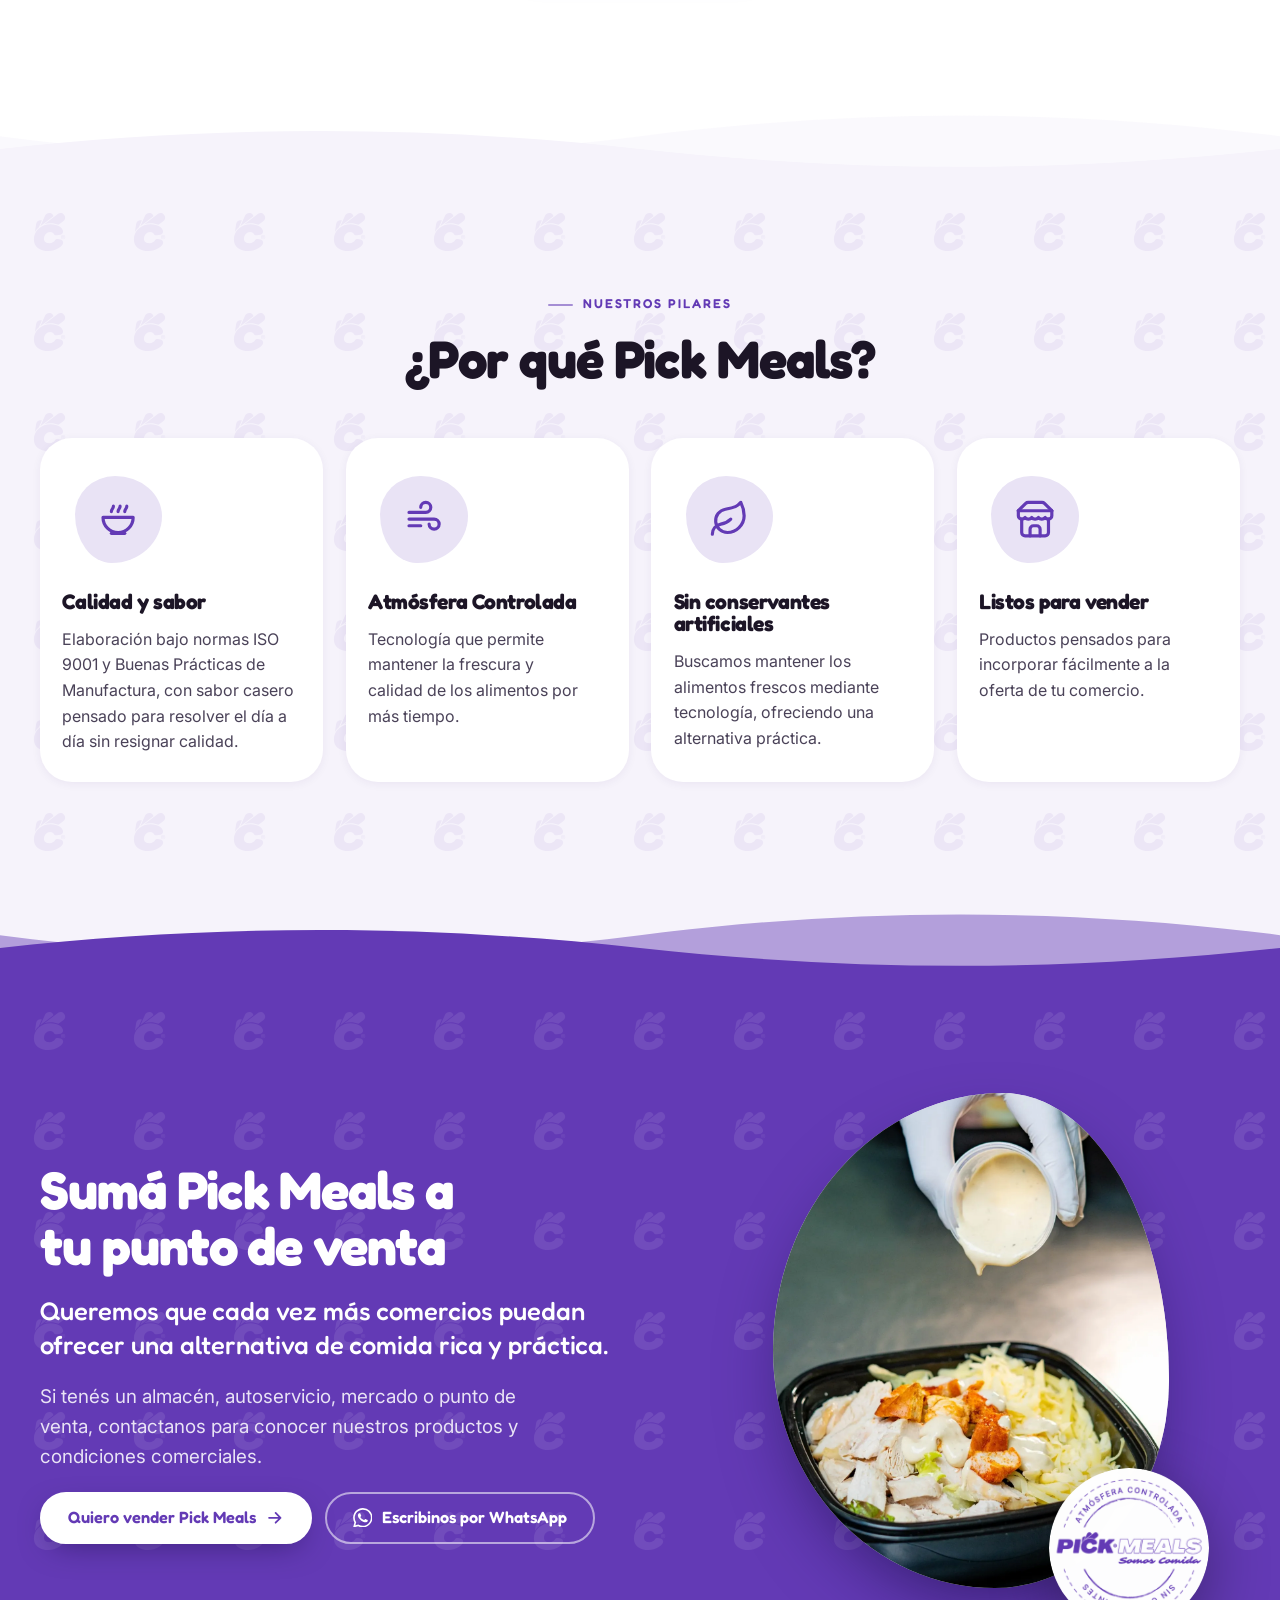
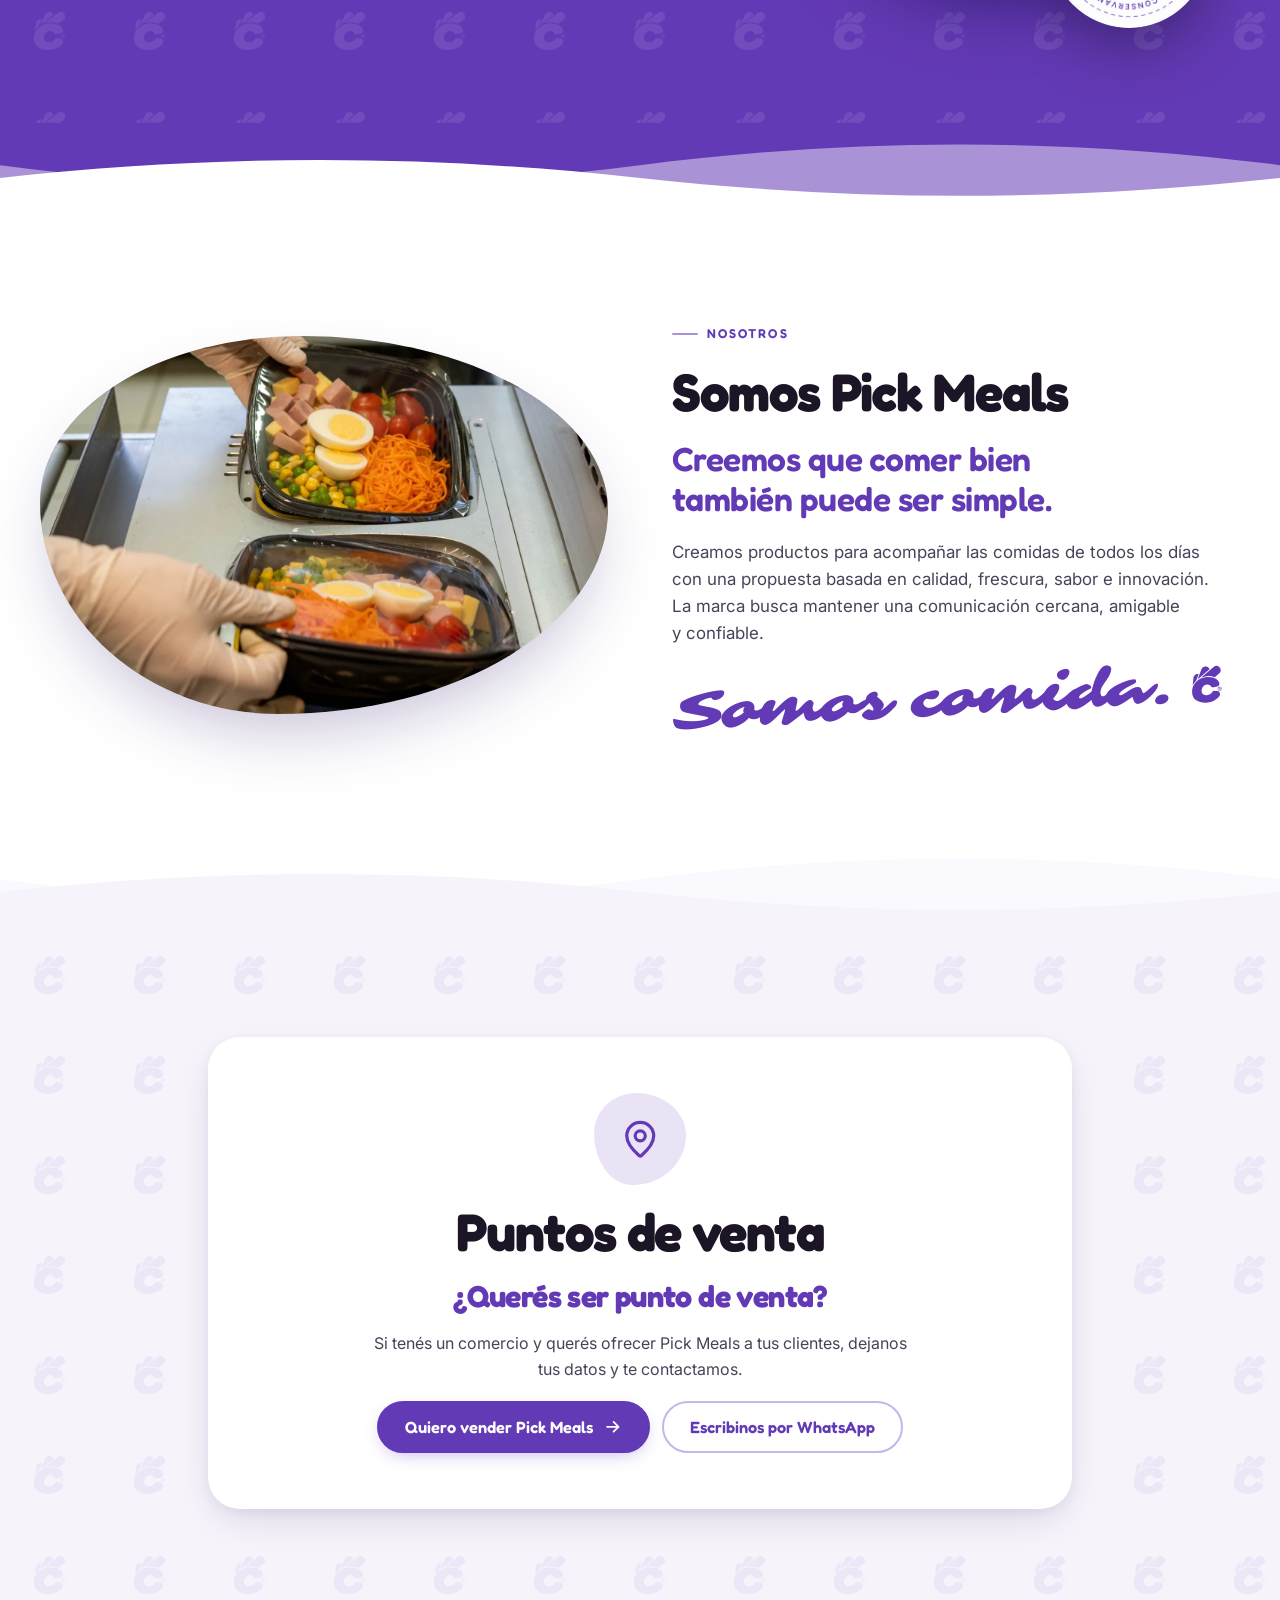
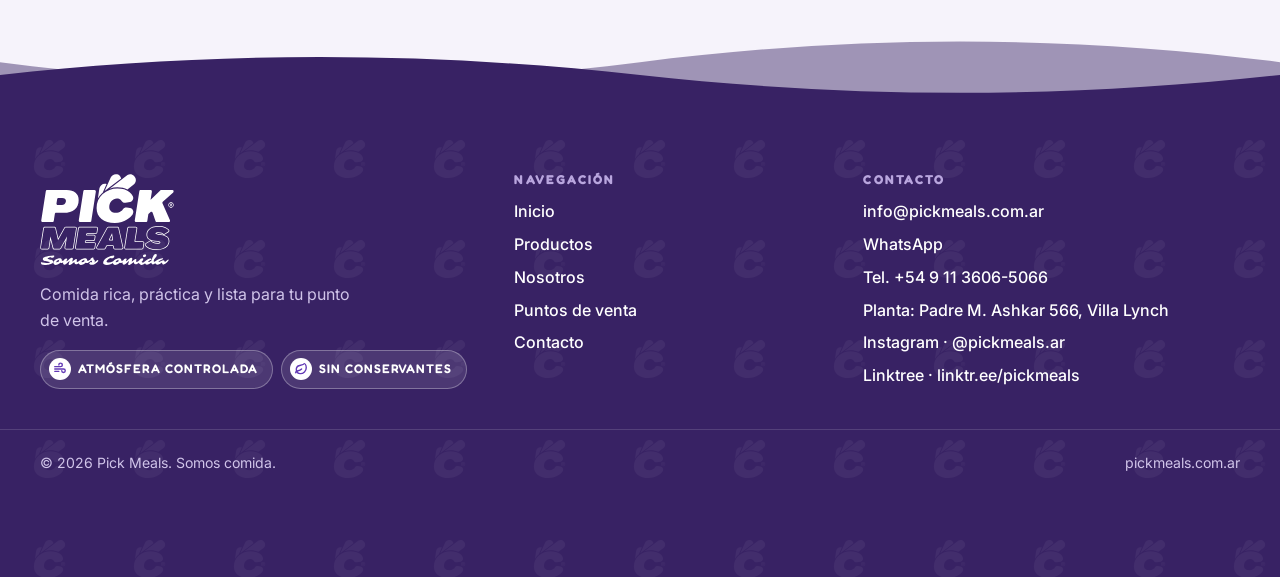
==== commit f1058af1: "Suma WhatsApp, telefono, direccion de planta y certificacion ISO 9001/BPM - lib/manifest.js: configu" ====
--- a/index.html
+++ b/index.html
@@ -37,9 +37,8 @@
   <link rel="preload" as="image" href="assets/img/hero-vianda.webp" fetchpriority="high">
   <link rel="stylesheet" href="styles.css?v=20261021">
 
-  <!-- PENDIENTE: agregar, si corresponde, "address"/"telephone"
-       cuando estén confirmados. Se usa Organization porque Pick Meals es una elaboradora B2B sin local
-       de atención al público; FoodEstablishment requiere dirección y horarios que todavía no tenemos. -->
+  <!-- Se usa Organization porque Pick Meals es una elaboradora B2B sin local de atención al público;
+       FoodEstablishment requeriría además horarios de atención que no corresponden a este modelo. -->
   <script type="application/ld+json">
   {
     "@context": "https://schema.org",
@@ -54,6 +53,14 @@
         "slogan": "Somos comida",
         "description": "Elaboramos viandas pensadas para resolver las comidas de todos los días, combinando sabor, calidad y frescura, con tecnología de Atmósfera Controlada y sin conservantes artificiales. Productos para almacenes, autoservicios, mercados y puntos de venta.",
         "email": "info@pickmeals.com.ar",
+        "telephone": "+5491136065066",
+        "address": {
+          "@type": "PostalAddress",
+          "streetAddress": "Padre M. Ashkar 566",
+          "addressLocality": "Villa Lynch",
+          "addressRegion": "Buenos Aires",
+          "addressCountry": "AR"
+        },
         "sameAs": [
           "https://www.instagram.com/pickmeals.ar/",
           "https://linktr.ee/pickmeals"
@@ -62,6 +69,7 @@
           "@type": "ContactPoint",
           "contactType": "sales",
           "email": "info@pickmeals.com.ar",
+          "telephone": "+5491136065066",
           "availableLanguage": "es"
         }
       },
@@ -233,7 +241,7 @@
               <span class="blob-shape"><svg viewBox="0 0 24 24" fill="none" stroke="currentColor" stroke-width="1.9" stroke-linecap="round" stroke-linejoin="round"><path d="M3 11h18a9 9 0 0 1-18 0Z"/><path d="M8 20.5h8"/><path d="M8 7.5c0-1.6 1.2-1.6 1.2-3.2M12 7.5c0-1.6 1.2-1.6 1.2-3.2M16 7.5c0-1.6 1.2-1.6 1.2-3.2"/></svg></span>
             </div>
             <h3>Calidad y sabor</h3>
-            <p>Comida con sabor casero, pensada para resolver el día a día sin resignar calidad.</p>
+            <p>Elaboración bajo normas ISO 9001 y Buenas Prácticas de Manufactura, con sabor casero pensado para resolver el día a día sin resignar calidad.</p>
           </li>
           <li class="pillar" data-reveal style="--d:1">
             <div class="pillar-icon" aria-hidden="true">
@@ -383,8 +391,8 @@
         <ul role="list">
           <li><a href="mailto:info@pickmeals.com.ar">info@pickmeals.com.ar</a></li>
           <li><a href="contacto.html" data-wa>WhatsApp</a></li>
-          <!-- PENDIENTE: teléfono confirmado → se configura en lib/manifest.js (contact.phone) y aparece solo -->
           <li data-phone hidden><a href="contacto.html">Tel. <span data-phone-value></span></a></li>
+          <li><a href="https://maps.google.com/?q=Padre+M.+Ashkar+566,+Villa+Lynch,+Buenos+Aires" target="_blank" rel="noopener">Planta: Padre M. Ashkar 566, Villa Lynch</a></li>
           <li><a href="https://www.instagram.com/pickmeals.ar/" target="_blank" rel="noopener">Instagram · @pickmeals.ar</a></li>
           <li><a href="https://linktr.ee/pickmeals" target="_blank" rel="noopener">Linktree · linktr.ee/pickmeals</a></li>
           <!-- PENDIENTE: URL real de LinkedIn → <li><a href="URL" target="_blank" rel="noopener">LinkedIn</a></li> -->
--- a/styles.css
+++ b/styles.css
@@ -889,7 +889,7 @@
 @media (min-width: 720px) {
   .products-grid { grid-template-columns: repeat(2, 1fr); gap: 1.4rem; }
   .product-card { grid-template-columns: 1fr; }
-  .product-media { aspect-ratio: 4 / 5; min-height: 0; }
+  .product-media { aspect-ratio: 4 / 3; min-height: 0; }
   .pillars { grid-template-columns: repeat(2, 1fr); gap: 1.4rem; }
   .claims-grid { grid-template-columns: repeat(2, 1fr); gap: 1.4rem; }
   .products-intro { grid-template-columns: 1.1fr 1fr; align-items: end; gap: 2.5rem; }
@@ -942,7 +942,7 @@
 
 @media (min-width: 1280px) {
   .products-grid { grid-template-columns: repeat(4, 1fr); }
-  .products-grid--catalog { grid-template-columns: repeat(3, 1fr); }
+  .products-grid--catalog { grid-template-columns: repeat(4, 1fr); }
   .pillars { grid-template-columns: repeat(4, 1fr); }
   .hero-grid { grid-template-columns: 1.2fr .8fr; }
 }
